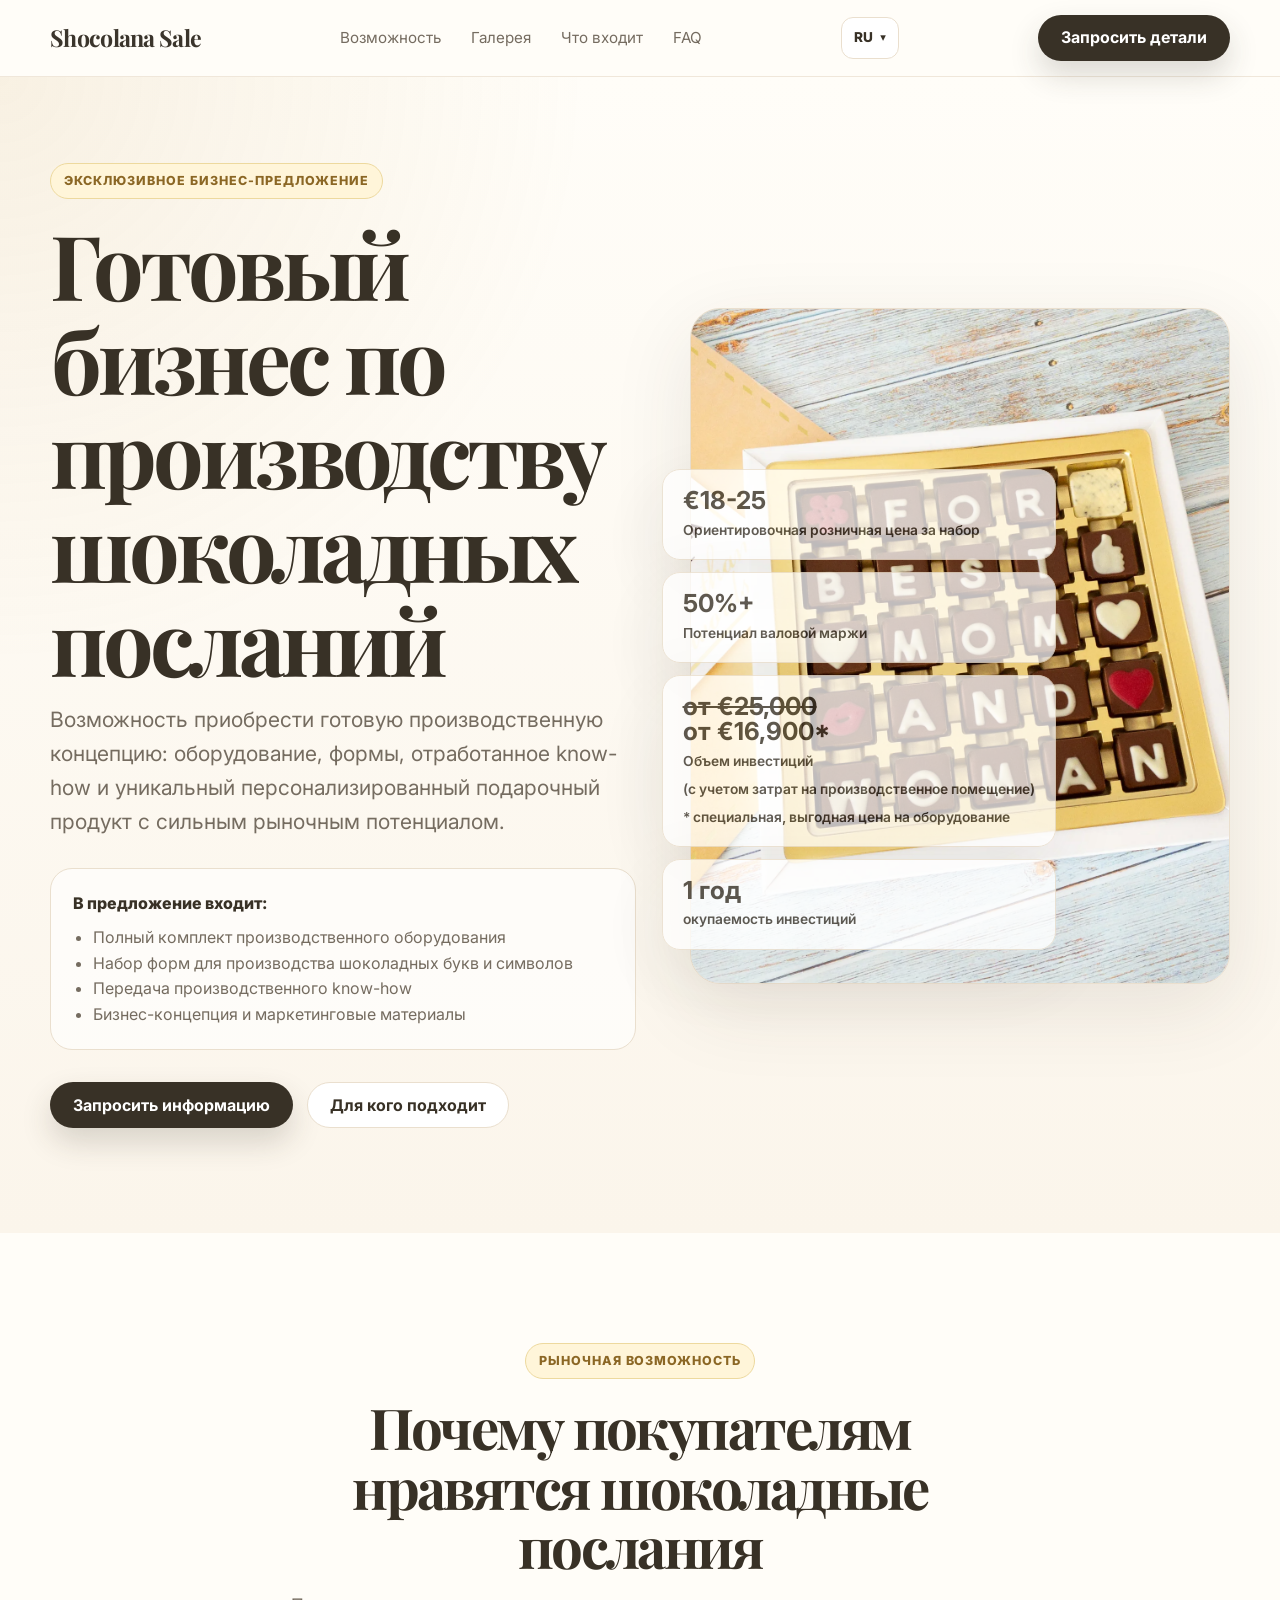
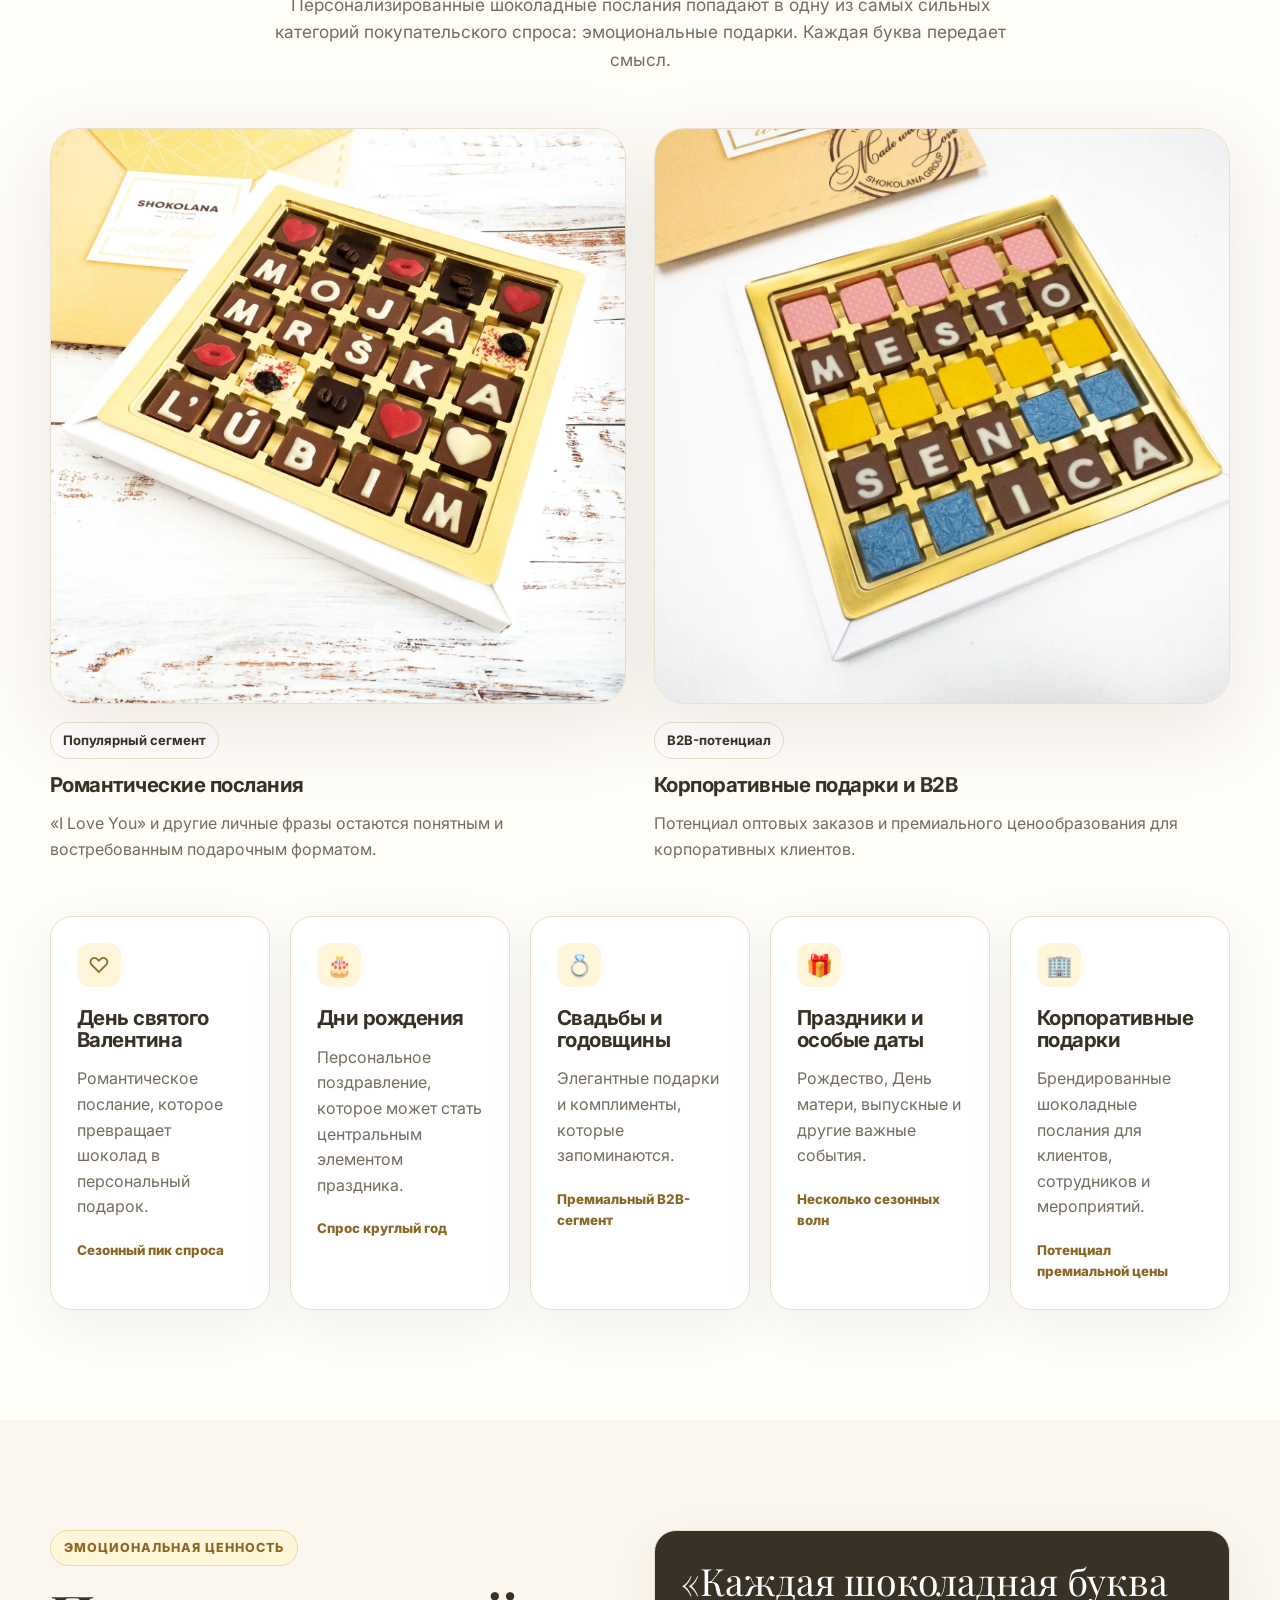
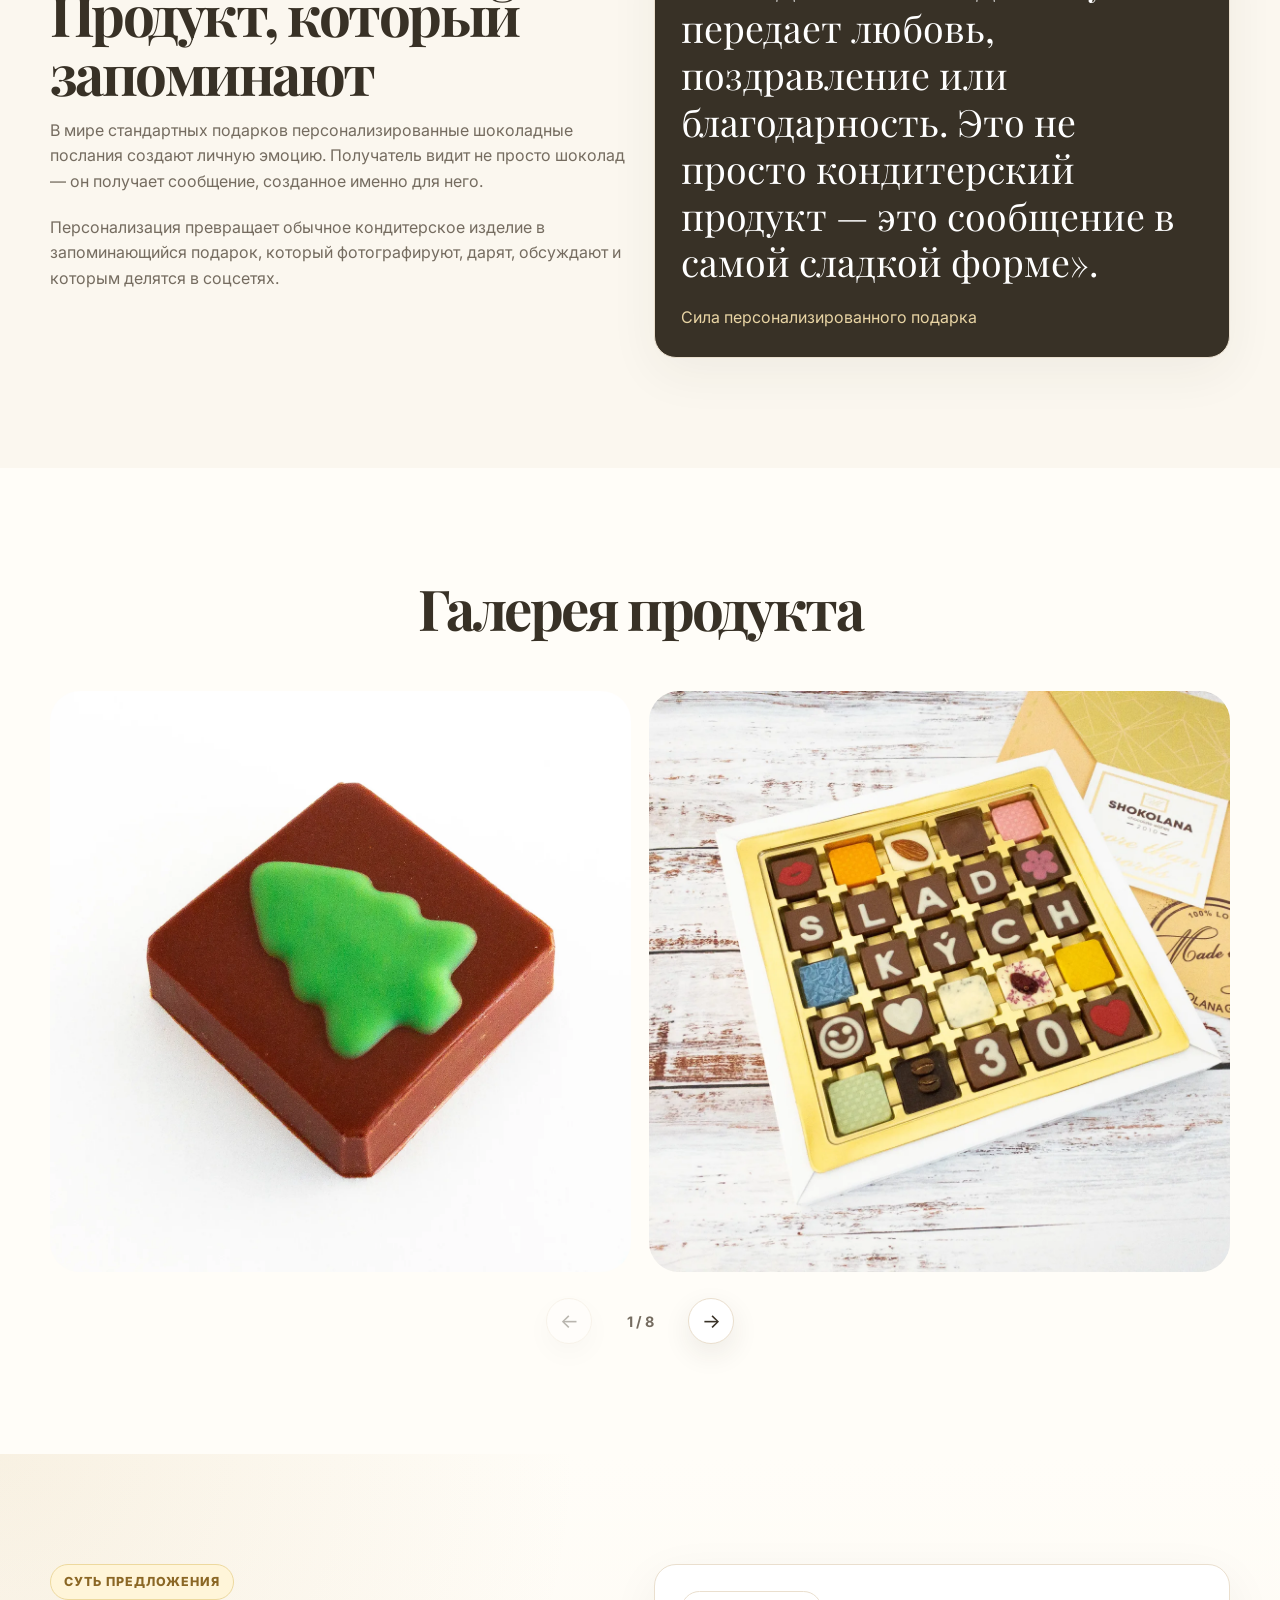
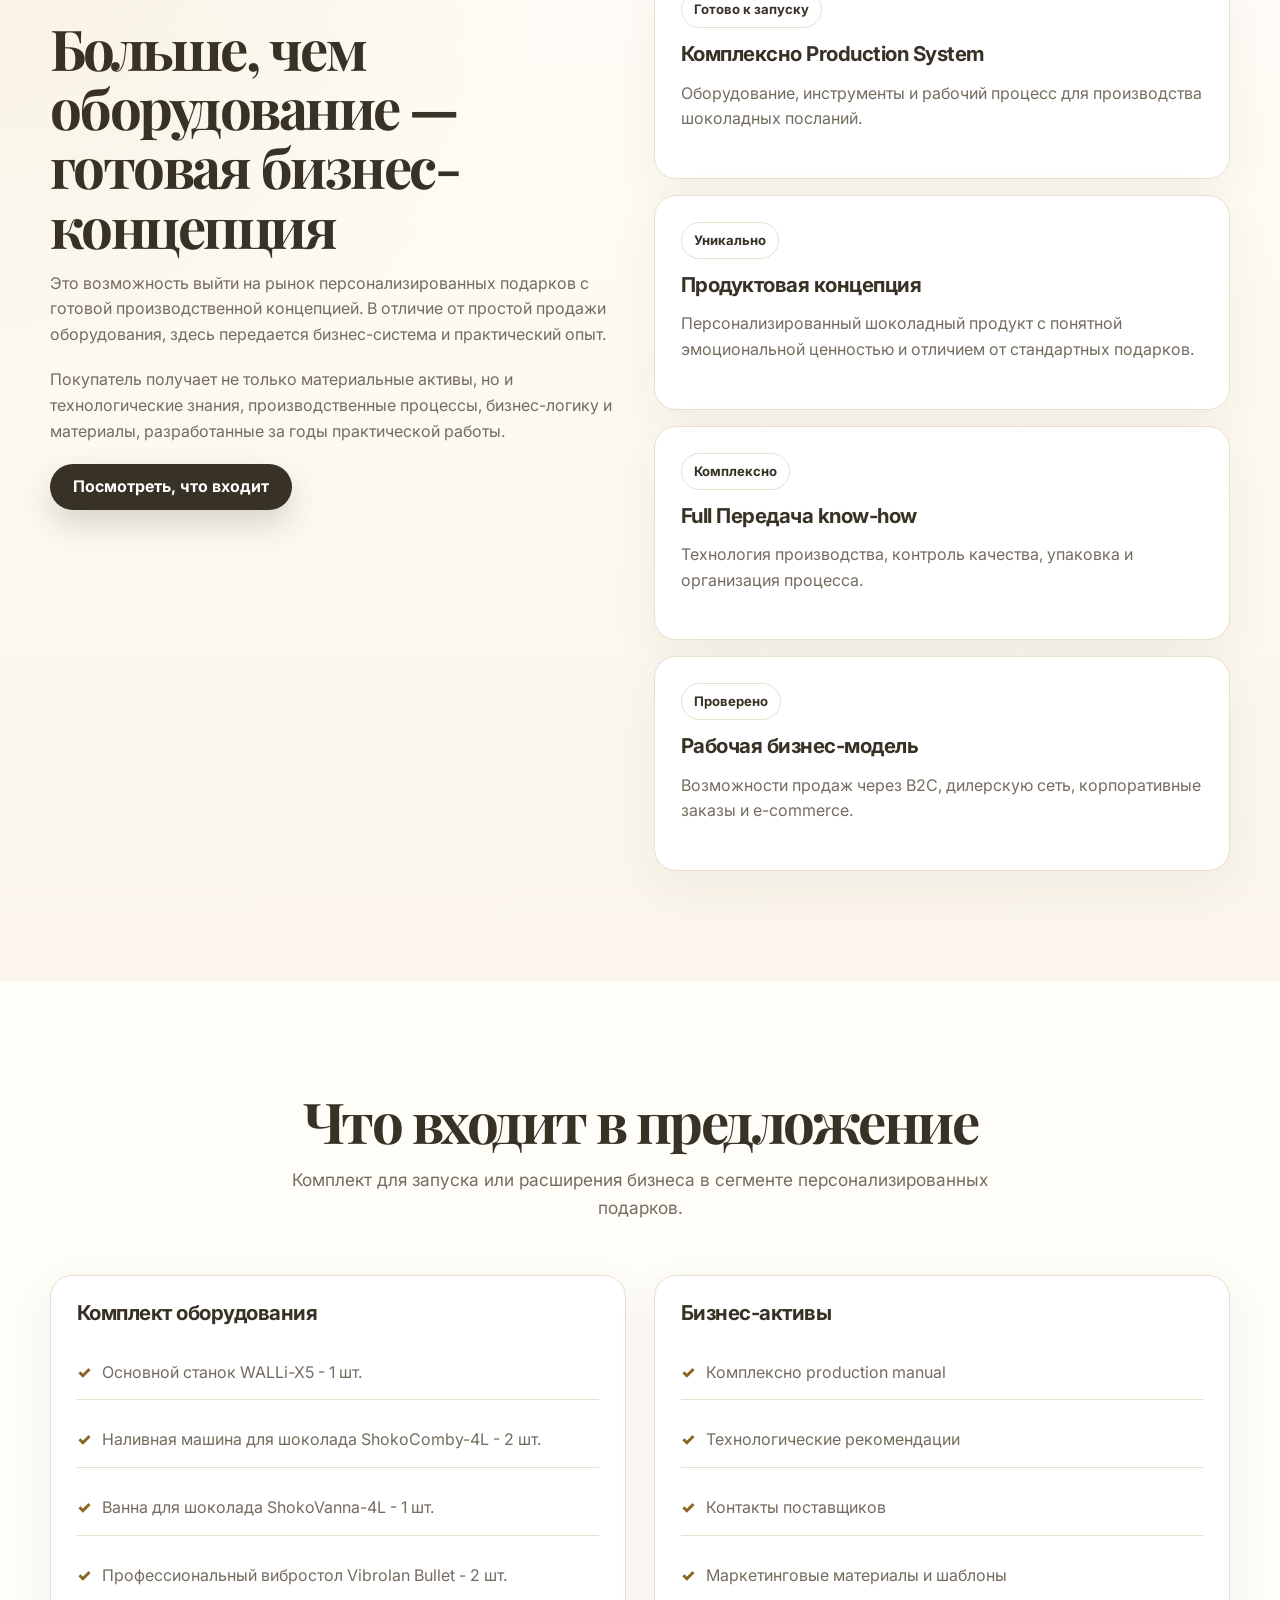
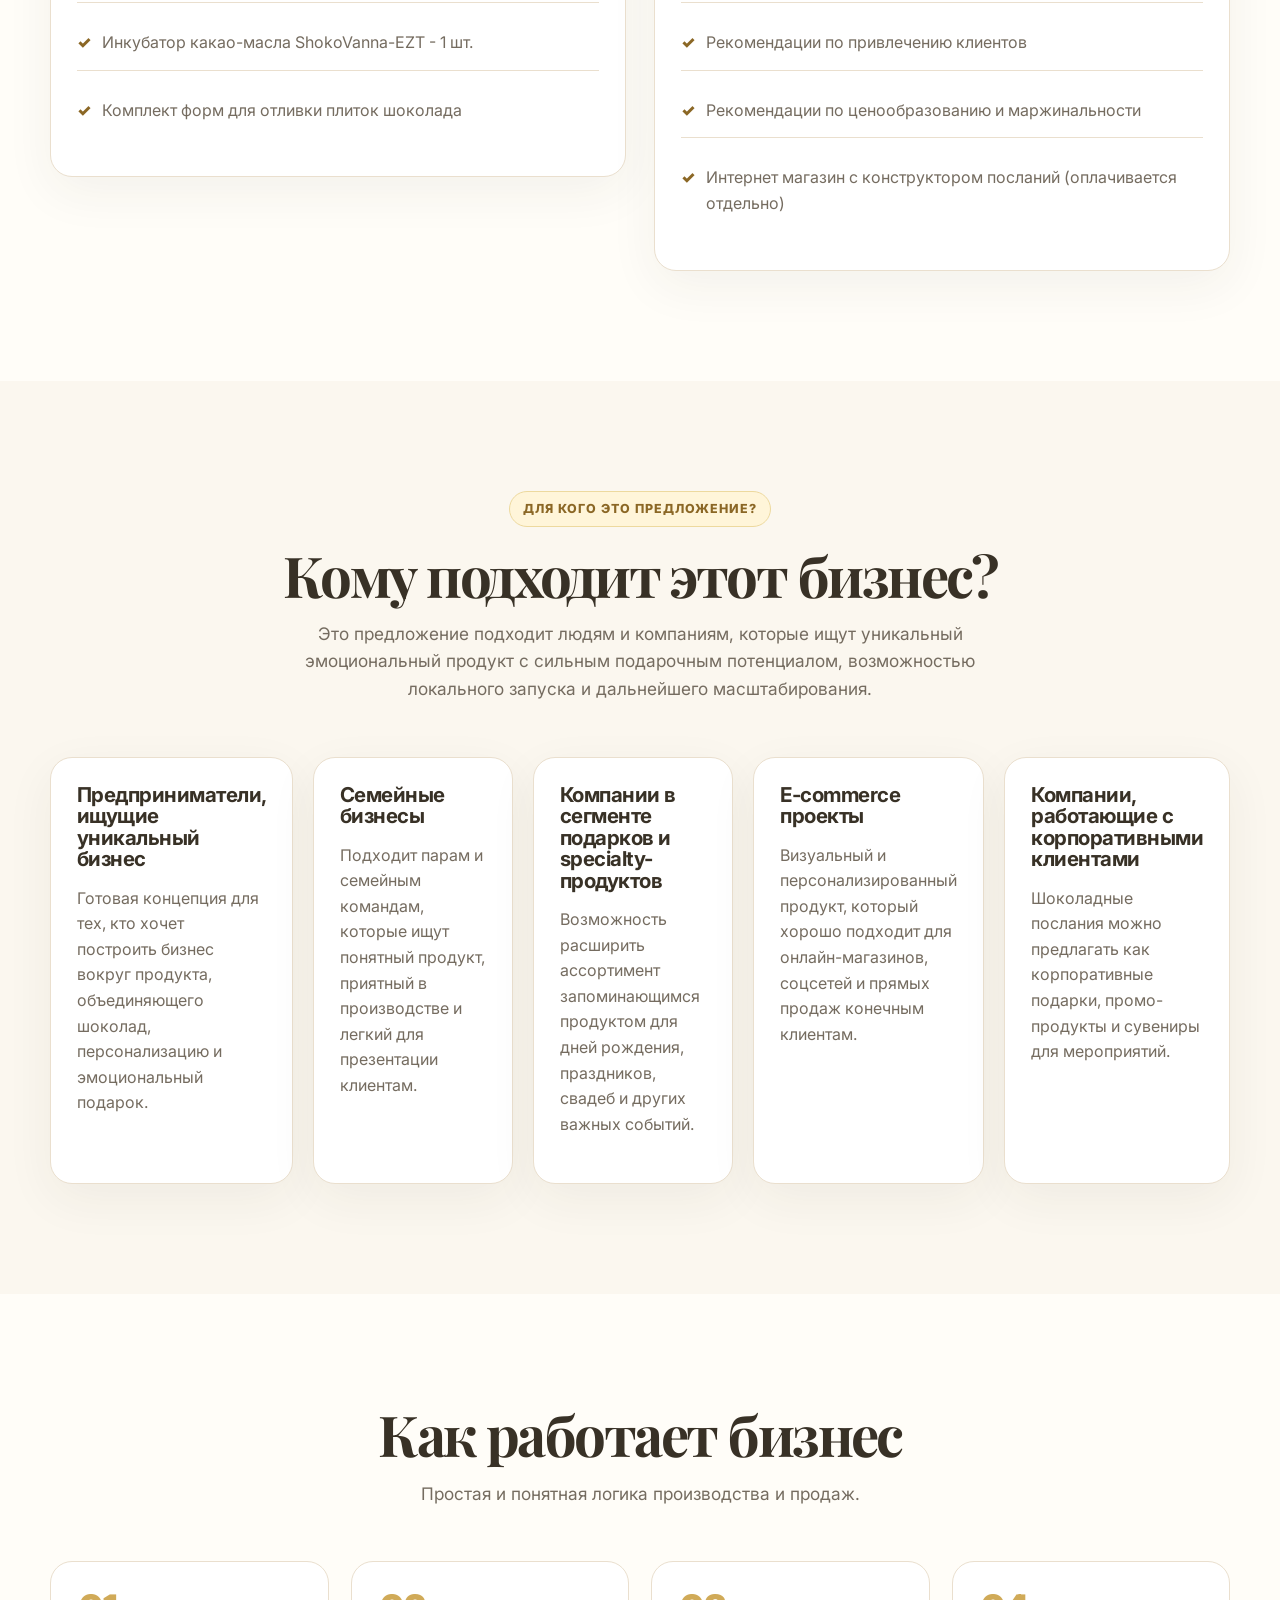
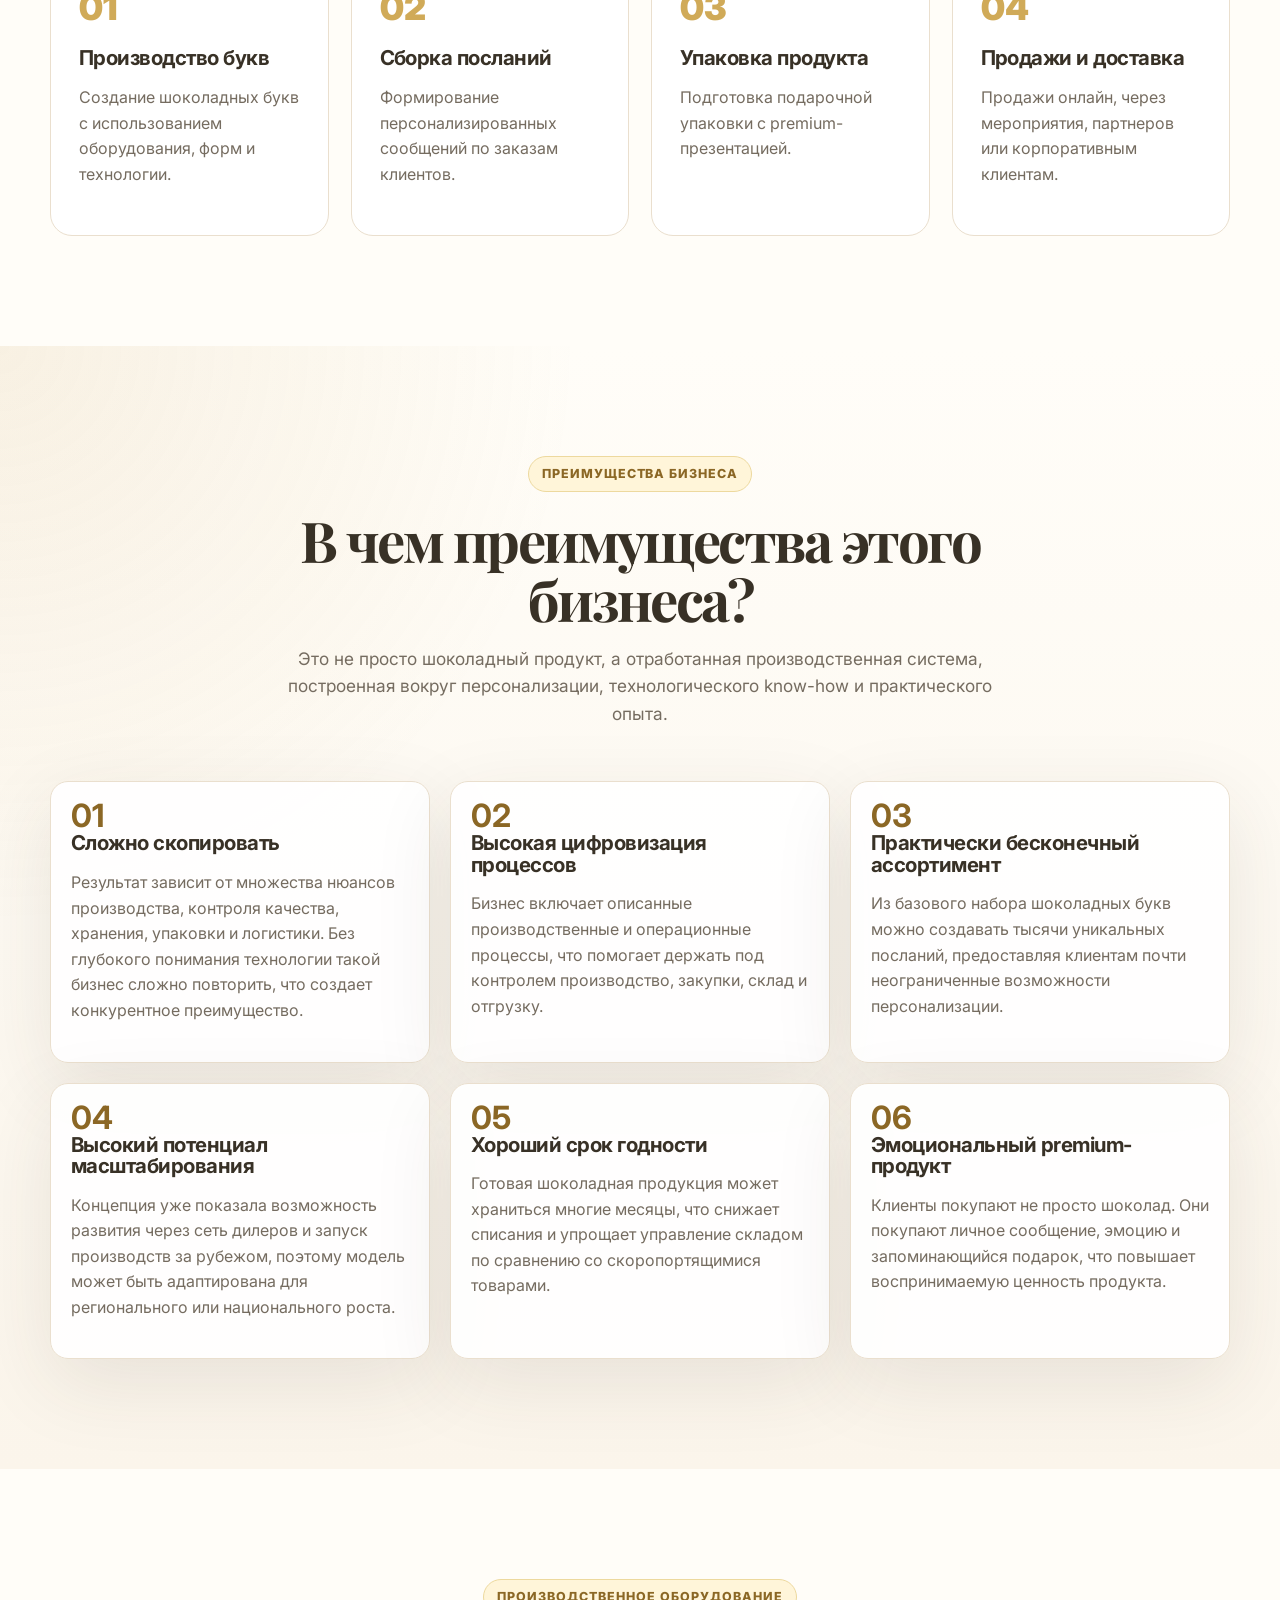
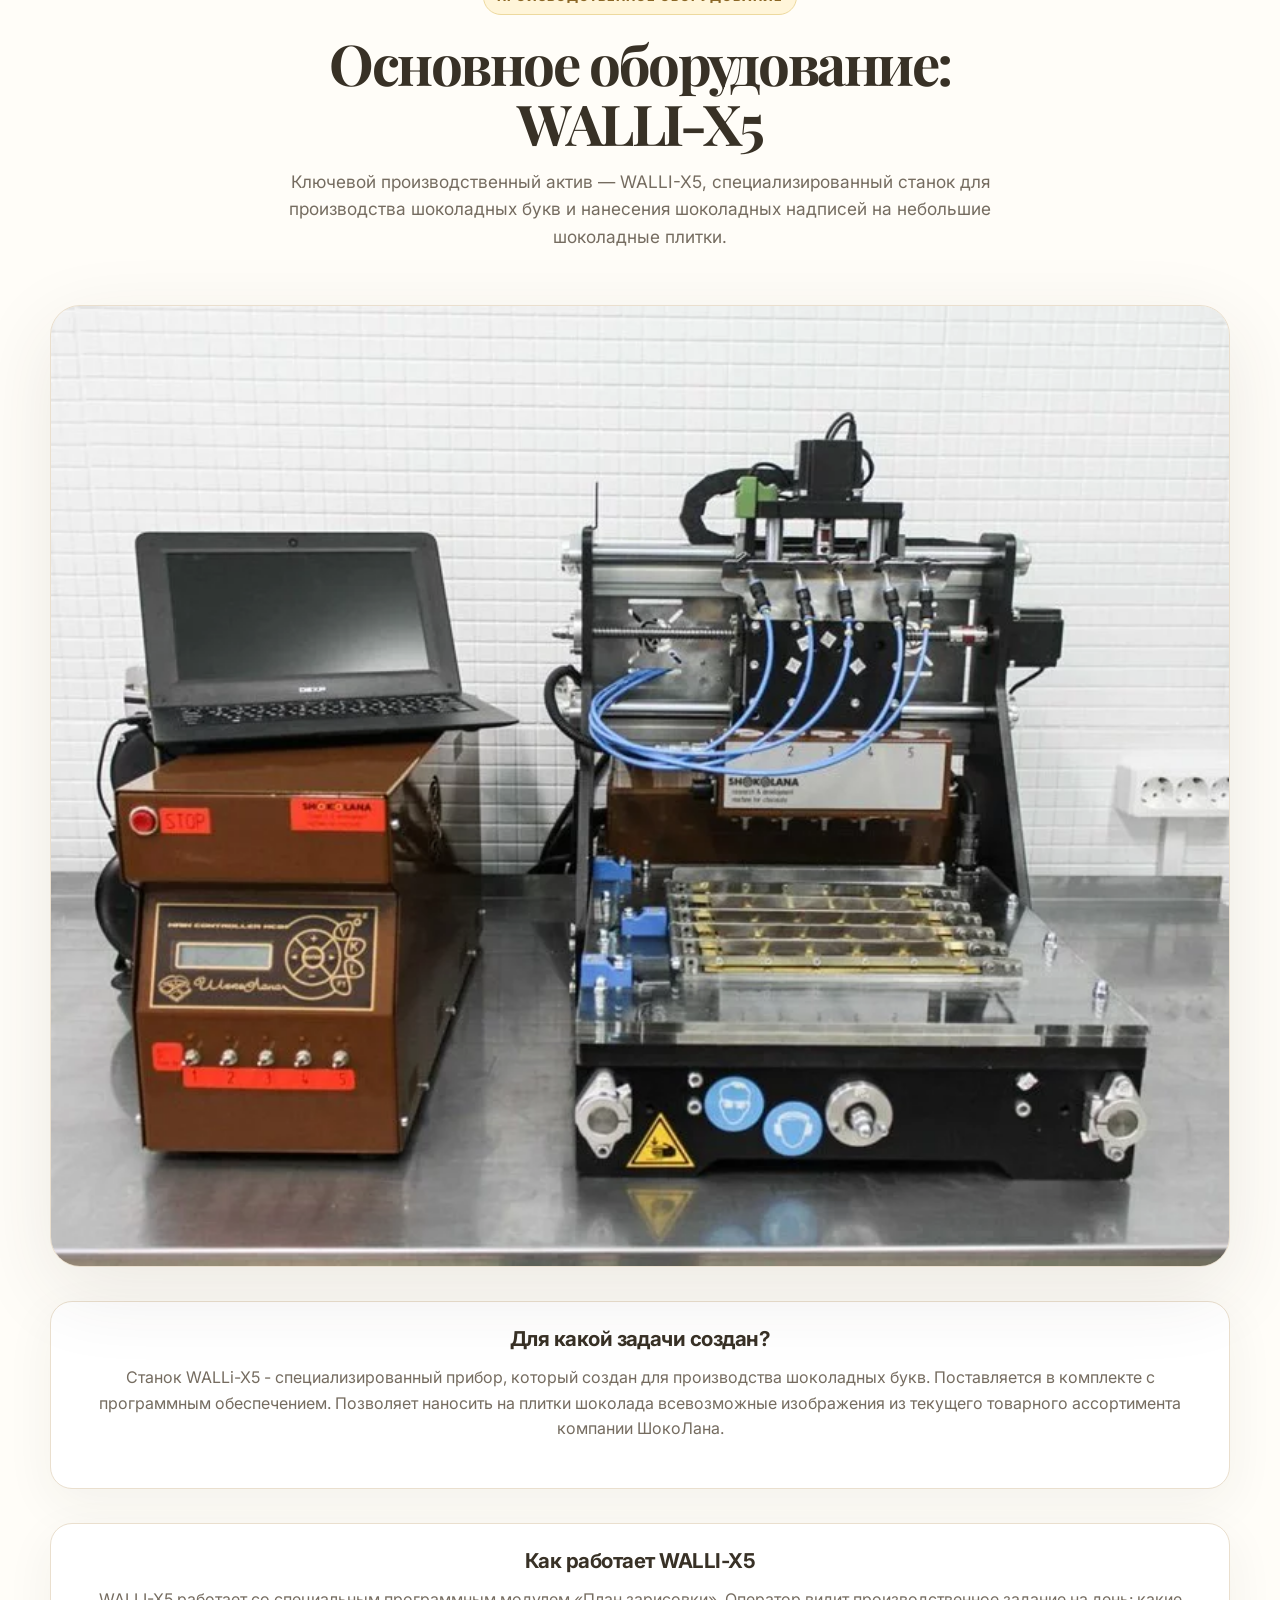
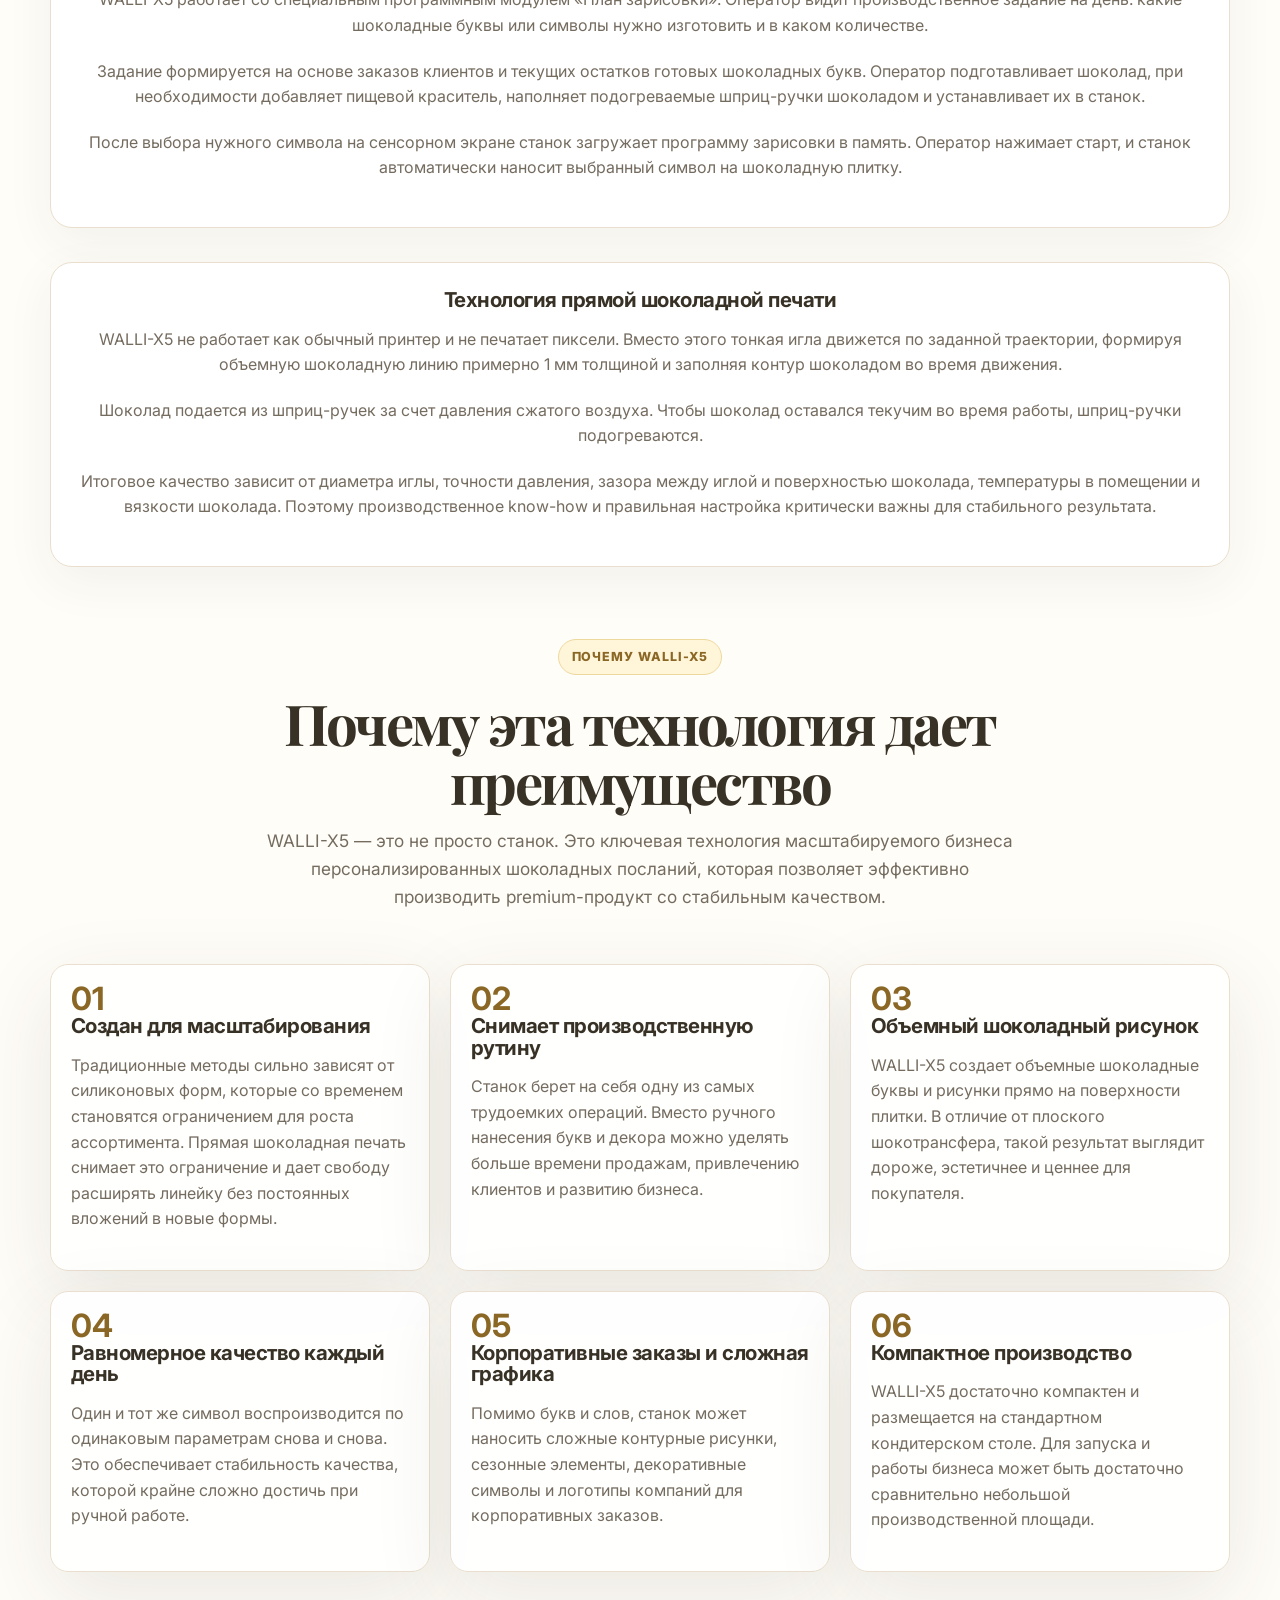
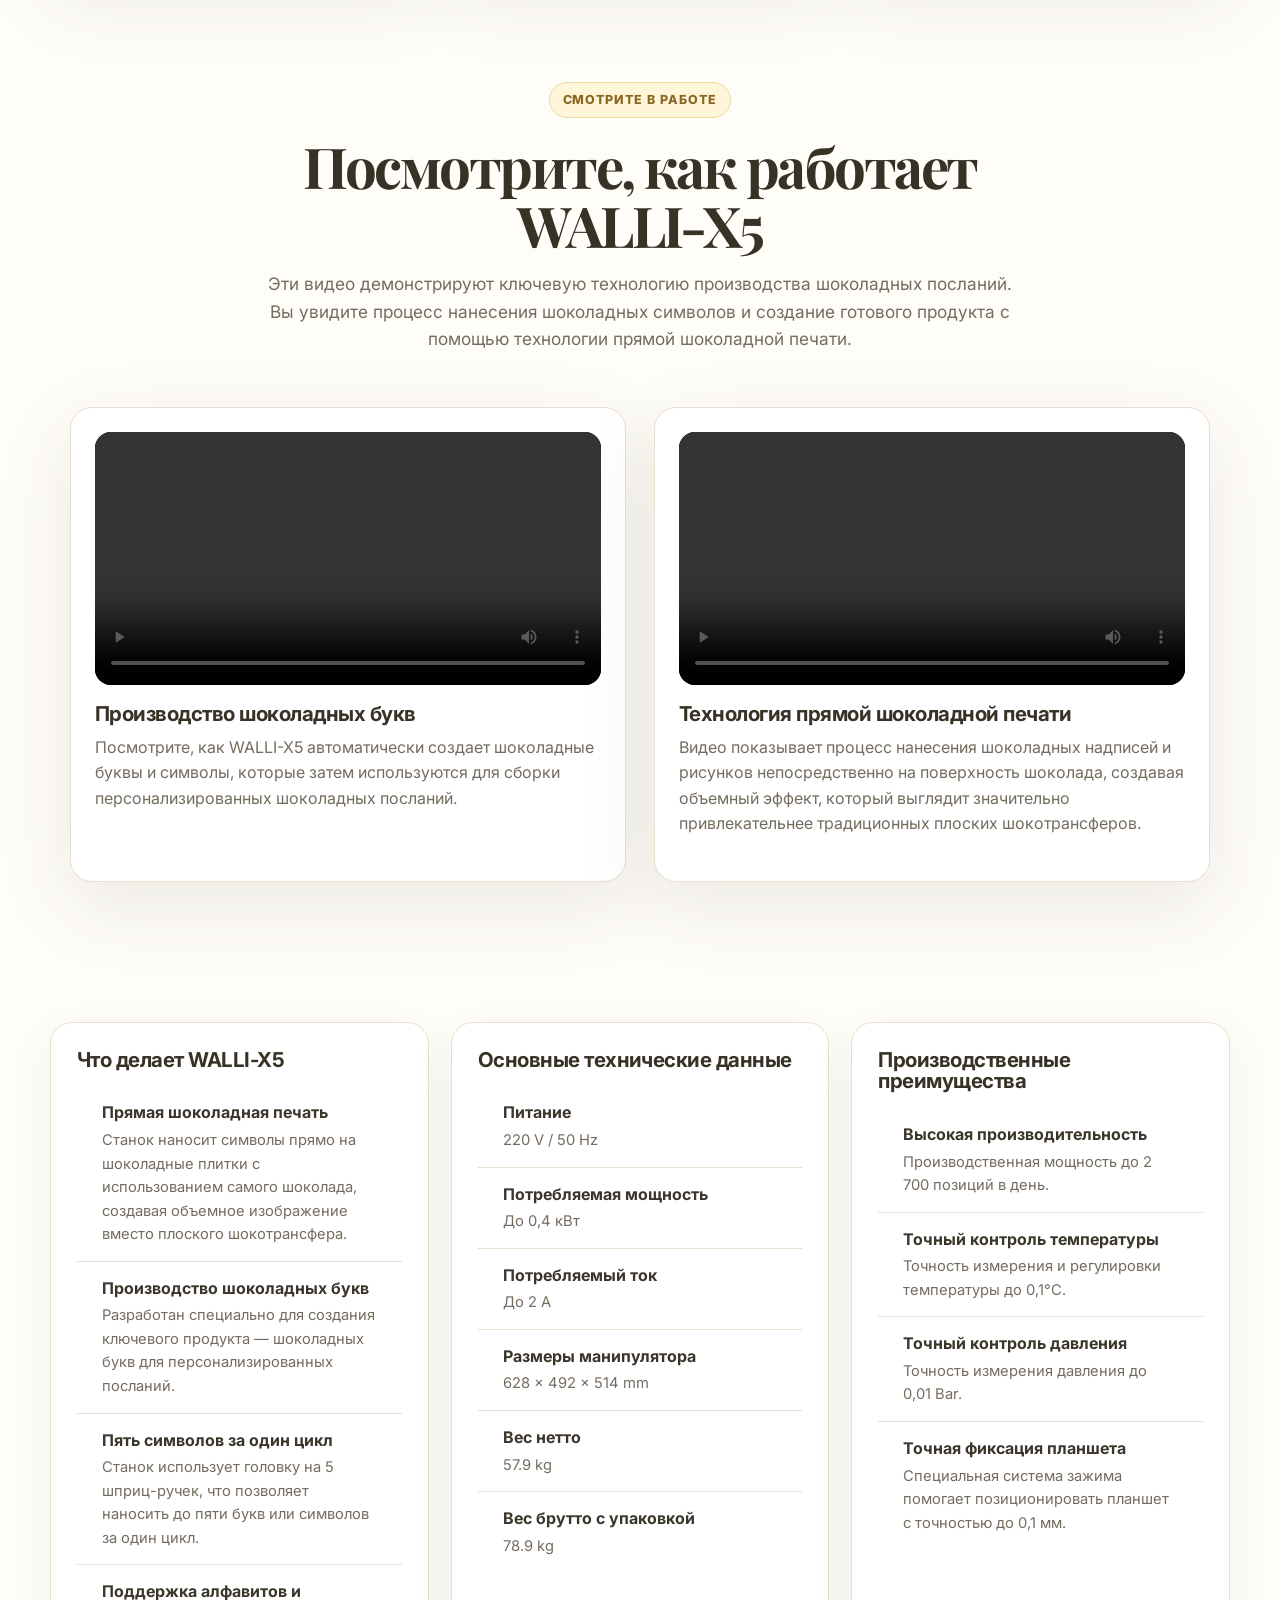
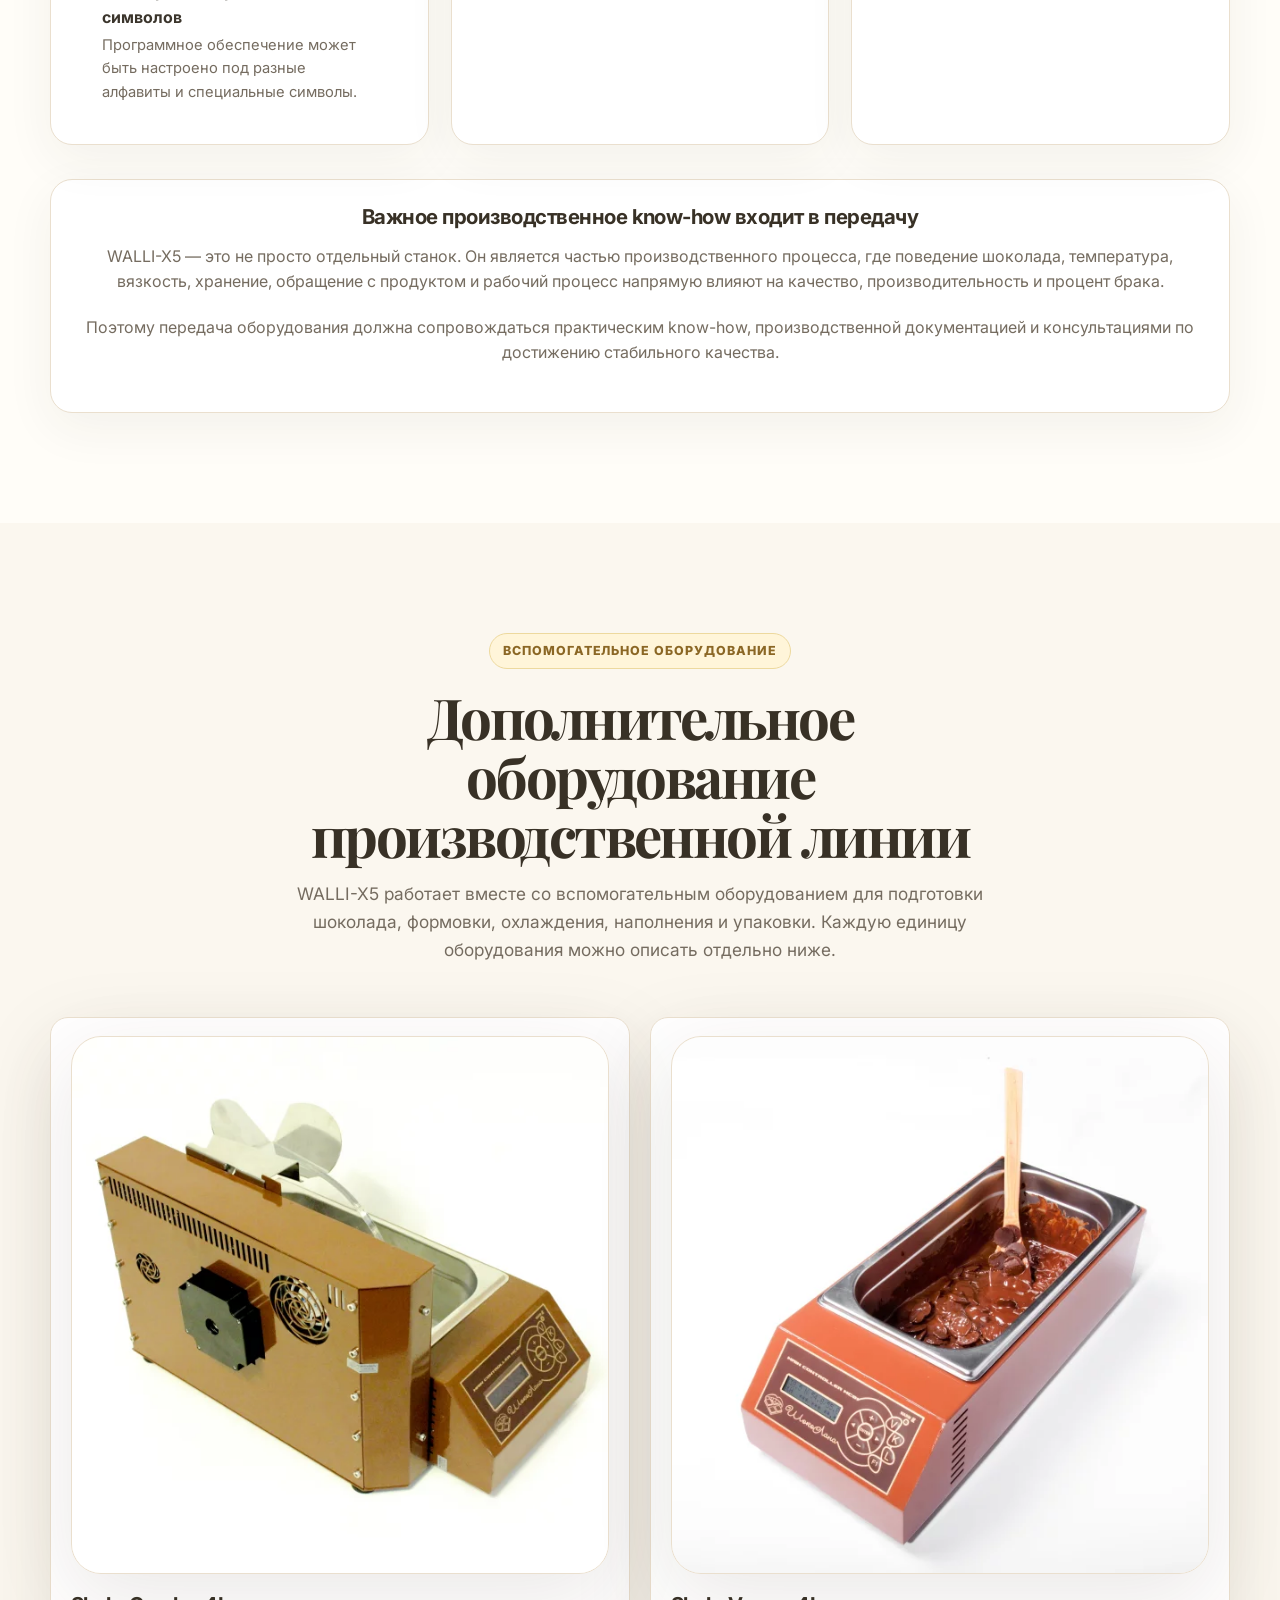
==== index.html @ 7d42875f "Initial website release" ====
<!doctype html>
<html lang="ru">
<head>
  <meta charset="utf-8">
  <meta name="viewport" content="width=device-width, initial-scale=1">
  <title>ShocolanaSale — бизнес по производству шоколадных посланий</title>
  <meta name="description" content="Приобретите готовую бизнес-концепцию по производству персонализированных шоколадных посланий: оборудование, формы, know-how и бизнес-активы.">
  <meta property="og:title" content="Бизнес по производству шоколадных посланий на продажу">
  <meta property="og:description" content="Готовая бизнес-возможность: производственное оборудование, формы, know-how и концепция премиального подарочного продукта.">
  <meta property="og:type" content="website">
  <meta property="og:image" content="assets/img/og-cover.jpg">
  <link rel="preconnect" href="https://fonts.googleapis.com">
  <link rel="preconnect" href="https://fonts.gstatic.com" crossorigin>
  <link href="https://fonts.googleapis.com/css2?family=Inter:wght@400;500;600;700;800&amp;family=Playfair+Display:wght@600;700&amp;display=swap" rel="stylesheet">
  <link rel="stylesheet" href="styles.css">
  <script>document.documentElement.classList.add("js");</script>
</head>
<body>
<header class="site-header" id="top">
  <div class="container header-inner">
    <a class="logo" href="#top" aria-label="Главная ShocolanaSale">Shocolana Sale</a>

    <nav class="desktop-nav" aria-label="Основная навигация">
      <a href="#opportunity">Возможность</a>
      <a href="#gallery">Галерея</a>
      <a href="#included">Что входит</a>
      <a href="#faq">FAQ</a>
    </nav>

    <details class="language-switcher desktop-language">
      <summary aria-label="Выбрать язык">RU</summary>
      <div class="language-menu">
        <a href="index.html" lang="ru" aria-current="page">Русский</a>
        <a href="index_en.html" lang="en">English</a>
        <a href="index_sk.html" lang="sk">Slovenčina</a>
        <a href="index_sh.html" lang="sh-Latn">Srpskohrvatski</a>
        <a href="index_sl.html" lang="sl">Slovenščina</a>
      </div>
    </details>

    <a class="btn btn-primary desktop-cta" href="#contact">Запросить детали</a>

    <button class="mobile-menu-btn" type="button" aria-label="Открыть меню" aria-expanded="false">
      <span></span><span></span><span></span>
    </button>
  </div>

  <div class="mobile-nav" hidden>
    <a href="#opportunity">Возможность</a>
    <a href="#gallery">Галерея</a>
    <a href="#included">Что входит</a>
    <a href="#faq">FAQ</a>
    <details class="language-switcher mobile-language">
      <summary aria-label="Выбрать язык">RU</summary>
      <div class="language-menu">
        <a href="index.html" lang="ru" aria-current="page">Русский</a>
        <a href="index_en.html" lang="en">English</a>
        <a href="index_sk.html" lang="sk">Slovenčina</a>
        <a href="index_sh.html" lang="sh-Latn">Srpskohrvatski</a>
        <a href="index_sl.html" lang="sl">Slovenščina</a>
      </div>
    </details>
  </div>
</header>

<main>
  <section class="hero section-light">
    <div class="container hero-grid">
      <div class="hero-copy reveal">
        <div class="eyebrow">Эксклюзивное бизнес-предложение</div>
        <h1>Готовый бизнес по производству шоколадных посланий</h1>
        <p class="lead">
          Возможность приобрести готовую производственную концепцию: оборудование,
          формы, отработанное know-how и уникальный персонализированный подарочный продукт с сильным рыночным потенциалом.
        </p>

        <div class="included-mini">
          <p>В предложение входит:</p>
          <ul>
            <li>Полный комплект производственного оборудования</li>
            <li>Набор форм для производства шоколадных букв и символов</li>
            <li>Передача производственного know-how</li>
            <li>Бизнес-концепция и маркетинговые материалы</li>
          </ul>
        </div>

        <div class="hero-actions">
          <a class="btn btn-primary" href="#contact">Запросить информацию</a>
          <a class="btn btn-secondary" href="#buyers">Для кого подходит</a>
        </div>
      </div>

      <div class="hero-media reveal">
        <div class="image-card hero-image">
          <img src="assets/img/APC_0637.webp" alt="Подарочная коробка с шоколадным посланием" loading="eager" onerror="this.closest('.image-card').classList.add('is-placeholder')">
        
        </div>

        <div class="floating-stats transparency stats-text">
          <div>
            <strong>€18-25</strong>
            <span>Ориентировочная розничная цена за набор</span>
          </div>
          <div>
            <strong>50%+</strong>
            <span>Потенциал валовой маржи</span>
          </div>
          <div>
            <strong class="old-price">от €25,000</strong>
            <strong class="new-price">от €16,900*</strong>
            <span>Объем инвестиций</span> 
            <span>(с учетом затрат на производственное помещение)</span>
            <span>* специальная, выгодная цена на оборудование</span>
          </div>
          <div>
            <strong>1 год</strong>
            <span>окупаемость инвестиций</span>
          </div>
        </div>
      </div>
    </div>
  </section>

  <section class="section" id="love">
    <div class="container">
      <div class="section-heading reveal">
        <div class="eyebrow">Рыночная возможность</div>
        <h2>Почему покупателям нравятся шоколадные послания</h2>
        <p>
          Персонализированные шоколадные послания попадают в одну из самых сильных категорий покупательского спроса:
          эмоциональные подарки. Каждая буква передает смысл.
        </p>
      </div>

      <div class="feature-grid reveal">
        <article class="feature-photo">
          <div class="image-card">
            <img src="assets/img/APC_0453.webp" alt="Романтическое шоколадное послание" loading="lazy" onerror="this.closest('.image-card').classList.add('is-placeholder')">
          </div>
          <div>
            <span class="pill">Популярный сегмент</span>
            <h3>Романтические послания</h3>
            <p>«I Love You» и другие личные фразы остаются понятным и востребованным подарочным форматом.</p>
          </div>
        </article>

        <article class="feature-photo">
          <div class="image-card">
            <img src="assets/img/APC_2211.webp" alt="Корпоративный шоколадный подарок" loading="lazy" onerror="this.closest('.image-card').classList.add('is-placeholder')">
          </div>
          <div>
            <span class="pill">B2B-потенциал</span>
            <h3>Корпоративные подарки и B2B</h3>
            <p>Потенциал оптовых заказов и премиального ценообразования для корпоративных клиентов.</p>
          </div>
        </article>
      </div>

      <div class="cards-grid five reveal">
        <article class="card">
          <div class="icon">♡</div>
          <h3>День святого Валентина</h3>
          <p>Романтическое послание, которое превращает шоколад в персональный подарок.</p>
          <small>Сезонный пик спроса</small>
        </article>
        <article class="card">
          <div class="icon">🎂</div>
          <h3>Дни рождения</h3>
          <p>Персональное поздравление, которое может стать центральным элементом праздника.</p>
          <small>Спрос круглый год</small>
        </article>
        <article class="card">
          <div class="icon">💍</div>
          <h3>Свадьбы и годовщины</h3>
          <p>Элегантные подарки и комплименты, которые запоминаются.</p>
          <small>Премиальный B2B-сегмент</small>
        </article>
        <article class="card">
          <div class="icon">🎁</div>
          <h3>Праздники и особые даты</h3>
          <p>Рождество, День матери, выпускные и другие важные события.</p>
          <small>Несколько сезонных волн</small>
        </article>
        <article class="card">
          <div class="icon">🏢</div>
          <h3>Корпоративные подарки</h3>
          <p>Брендированные шоколадные послания для клиентов, сотрудников и мероприятий.</p>
          <small>Потенциал премиальной цены</small>
        </article>
      </div>
    </div>
  </section>

  <section class="section section-warm">
    <div class="container remember-grid">
      <div class="reveal">
        <div class="eyebrow">Эмоциональная ценность</div>
        <h2>Продукт, который запоминают</h2>
        <p>
          В мире стандартных подарков персонализированные шоколадные послания создают личную эмоцию.
          Получатель видит не просто шоколад — он получает сообщение, созданное именно для него.
        </p>
        <p>
          Персонализация превращает обычное кондитерское изделие в запоминающийся подарок,
          который фотографируют, дарят, обсуждают и которым делятся в соцсетях.
        </p>
      </div>

      <div class="quote-card reveal">
        <blockquote>
          «Каждая шоколадная буква передает любовь, поздравление или благодарность.
          Это не просто кондитерский продукт — это сообщение в самой сладкой форме».
        </blockquote>
        <span>Сила персонализированного подарка</span>
      </div>
    </div>
  </section>

  <section class="section" id="gallery">
    <div class="container">
      <div class="section-heading reveal">
        <h2>Галерея продукта</h2>
      </div>
      <div class="gallery-grid  reveal">
        
        <div class="image-card square"><img src="assets/img/product-galery/APC_1443.webp" alt="Подарочные коробки" loading="lazy" onerror="this.closest('.image-card').classList.add('is-placeholder')"></div>
        <div class="image-card portrait"><img src="assets/img/product-galery/APC_1723.webp" alt="Корпоративные подарки" loading="lazy" onerror="this.closest('.image-card').classList.add('is-placeholder')"></div>
        <div class="image-card square"><img src="assets/img/product-galery/APC_2052.webp" alt="Крупный план продукта" loading="lazy" onerror="this.closest('.image-card').classList.add('is-placeholder')"></div>
        <div class="image-card portrait"><img src="assets/img/product-galery/APC_2083.webp" alt="Детали шоколадных букв" loading="lazy" onerror="this.closest('.image-card').classList.add('is-placeholder')"></div>
        <div class="image-card portrait"><img src="assets/img/product-galery/APC_2151.webp" alt="Варианты упаковки" loading="lazy" onerror="this.closest('.image-card').classList.add('is-placeholder')"></div>
        <div class="image-card square"><img src="assets/img/product-galery/APC_2159.webp" alt="Варианты упаковки" loading="lazy" onerror="this.closest('.image-card').classList.add('is-placeholder')"></div>
        <div class="image-card portrait"><img src="assets/img/product-galery/APC_2192.webp" alt="Варианты упаковки" loading="lazy" onerror="this.closest('.image-card').classList.add('is-placeholder')"></div>
        <div class="image-card square"><img src="assets/img/product-galery/APC_2277.webp" alt="Шоколадные послания" loading="lazy" onerror="this.closest('.image-card').classList.add('is-placeholder')"></div>
      </div>
    </div>
  </section>

  <section class="section section-light" id="opportunity">
    <div class="container opportunity-grid">
      <div class="reveal">
        <div class="eyebrow">Суть предложения</div>
        <h2>Больше, чем оборудование — готовая бизнес-концепция</h2>
        <p>
          Это возможность выйти на рынок персонализированных подарков с готовой производственной концепцией.
          В отличие от простой продажи оборудования, здесь передается бизнес-система и практический опыт.
        </p>
        <p>
          Покупатель получает не только материальные активы, но и технологические знания,
          производственные процессы, бизнес-логику и материалы, разработанные за годы практической работы.
        </p>
        <a class="btn btn-primary" href="#included">Посмотреть, что входит</a>
      </div>

      <div class="feature-list reveal">
        <article class="card">
          <span class="pill">Готово к запуску</span>
          <h3>Комплексно Production System</h3>
          <p>Оборудование, инструменты и рабочий процесс для производства шоколадных посланий.</p>
        </article>
        <article class="card">
          <span class="pill">Уникально</span>
          <h3>Продуктовая концепция</h3>
          <p>Персонализированный шоколадный продукт с понятной эмоциональной ценностью и отличием от стандартных подарков.</p>
        </article>
        <article class="card">
          <span class="pill">Комплексно</span>
          <h3>Full Передача know-how</h3>
          <p>Технология производства, контроль качества, упаковка и организация процесса.</p>
        </article>
        <article class="card">
          <span class="pill">Проверено</span>
          <h3>Рабочая бизнес-модель</h3>
          <p>Возможности продаж через B2C, дилерскую сеть, корпоративные заказы и e-commerce.</p>
        </article>
      </div>
    </div>
  </section>

  <section class="section" id="included">
    <div class="container">
      <div class="section-heading reveal">
        <h2>Что входит в предложение</h2>
        <p>Комплект для запуска или расширения бизнеса в сегменте персонализированных подарков.</p>
      </div>

      <div class="two-columns reveal">
        <article class="list-card">
          <h3>Комплект оборудования</h3>
          <ul class="check-list">
            <li>Основной станок WALLi-X5 - 1 шт.</li>
            <li>Наливная машина для шоколада ShokoComby-4L - 2 шт.</li>
            <li>Ванна для шоколада ShokoVanna-4L - 1 шт.</li>
            <li>Профессиональный вибростол Vibrolan Bullet - 2 шт.</li>
            <li>Инкубатор какао-масла ShokoVanna-EZT - 1 шт.</li>
            <li>Комплект форм для отливки плиток шоколада</li>
          </ul>
        </article>

        <article class="list-card">
          <h3>Бизнес-активы</h3>
          <ul class="check-list">
            <li>Комплексно production manual</li>
            <li>Технологические рекомендации</li>
            <li>Контакты поставщиков</li>
            <li>Маркетинговые материалы и шаблоны</li>
            <li>Рекомендации по привлечению клиентов</li>
            <li>Рекомендации по ценообразованию и маржинальности</li>
            <li>Интернет магазин с конструктором посланий (оплачивается отдельно)</li>
          </ul>
        </article>
      </div>
    </div>
  </section> 

  <section class="section section-warm" id="buyers">
    <div class="container">
      <div class="section-heading reveal">
        <div class="eyebrow">Для кого это предложение?</div>
        <h2>Кому подходит этот бизнес?</h2>
        <p>
          Это предложение подходит людям и компаниям, которые ищут уникальный эмоциональный продукт
          с сильным подарочным потенциалом, возможностью локального запуска и дальнейшего масштабирования.
        </p>
      </div>


      <div class="cards-grid buyers reveal">

        <article class="card">
          <h3>Предприниматели, ищущие уникальный бизнес</h3>
          <p>
            Готовая концепция для тех, кто хочет построить бизнес вокруг продукта,
            объединяющего шоколад, персонализацию и эмоциональный подарок.
          </p>
        </article>

        <article class="card">
          <h3>Семейные бизнесы</h3>
          <p>
            Подходит парам и семейным командам, которые ищут понятный продукт,
            приятный в производстве и легкий для презентации клиентам.
          </p>
        </article>

        <article class="card">
          <h3>Компании в сегменте подарков и specialty-продуктов</h3>
          <p>
            Возможность расширить ассортимент запоминающимся продуктом для дней рождения,
            праздников, свадеб и других важных событий.
          </p>
        </article>

        <article class="card">
          <h3>E-commerce проекты</h3>
          <p>
            Визуальный и персонализированный продукт, который хорошо подходит для онлайн-магазинов,
            соцсетей и прямых продаж конечным клиентам.
          </p>
        </article>

        <article class="card">
          <h3>Компании, работающие с корпоративными клиентами</h3>
          <p>
            Шоколадные послания можно предлагать как корпоративные подарки,
            промо-продукты и сувениры для мероприятий.
          </p>
        </article>
      </div>
    </div>
  </section>

  <section class="section">
    <div class="container">
      <div class="section-heading reveal">
        <h2>Как работает бизнес</h2>
        <p>Простая и понятная логика производства и продаж.</p>
      </div>

      <div class="steps reveal">
        <article><span>01</span><h3>Производство букв</h3><p>Создание шоколадных букв с использованием оборудования, форм и технологии.</p></article>
        <article><span>02</span><h3>Сборка посланий</h3><p>Формирование персонализированных сообщений по заказам клиентов.</p></article>
        <article><span>03</span><h3>Упаковка продукта</h3><p>Подготовка подарочной упаковки с premium-презентацией.</p></article>
        <article><span>04</span><h3>Продажи и доставка</h3><p>Продажи онлайн, через мероприятия, партнеров или корпоративным клиентам.</p></article>
      </div>
    </div>
  </section>

  <section class="section section-light">
    <div class="container">
      <div class="section-heading reveal">
        <div class="eyebrow">Преимущества бизнеса</div>
        <h2>В чем преимущества этого бизнеса?</h2>
        <p>
          Это не просто шоколадный продукт, а отработанная производственная система,
          построенная вокруг персонализации, технологического know-how и практического опыта.
        </p>
      </div>

      <div class="cards-grid six reveal">

        <article class="metric-card">
          <strong>01</strong>
          <h3>Сложно скопировать</h3>
          <p>
            Результат зависит от множества нюансов производства, контроля качества,
            хранения, упаковки и логистики. Без глубокого понимания технологии
            такой бизнес сложно повторить, что создает конкурентное преимущество.
          </p>
        </article>

        <article class="metric-card">
          <strong>02</strong>
          <h3>Высокая цифровизация процессов</h3>
          <p>
            Бизнес включает описанные производственные и операционные процессы,
            что помогает держать под контролем производство, закупки, склад и отгрузку.
          </p>
        </article>

        <article class="metric-card">
          <strong>03</strong>
          <h3>Практически бесконечный ассортимент</h3>
          <p>
            Из базового набора шоколадных букв можно создавать тысячи уникальных посланий,
            предоставляя клиентам почти неограниченные возможности персонализации.
          </p>
        </article>

        <article class="metric-card">
          <strong>04</strong>
          <h3>Высокий потенциал масштабирования</h3>
          <p>
            Концепция уже показала возможность развития через сеть дилеров и запуск производств за рубежом,
            поэтому модель может быть адаптирована для регионального или национального роста.
          </p>
        </article>

        <article class="metric-card">
          <strong>05</strong>
          <h3>Хороший срок годности</h3>
          <p>
            Готовая шоколадная продукция может храниться многие месяцы,
            что снижает списания и упрощает управление складом по сравнению со скоропортящимися товарами.
          </p>
        </article>

        <article class="metric-card">
          <strong>06</strong>
          <h3>Эмоциональный premium-продукт</h3>
          <p>
            Клиенты покупают не просто шоколад.
            Они покупают личное сообщение, эмоцию и запоминающийся подарок,
            что повышает воспринимаемую ценность продукта.
          </p>
        </article>

      </div>
    </div>
  </section>

  <section class="section" id="equipment">
    <div class="container">
      <div class="section-heading reveal">
        <div class="eyebrow">Производственное оборудование</div>
        <h2>Основное оборудование: WALLI-X5</h2>
        <p>
          Ключевой производственный актив — WALLI-X5, специализированный станок для производства
          шоколадных букв и нанесения шоколадных надписей на небольшие шоколадные плитки.
        </p>
      </div>

      <div class="equipment-layout reveal">
        <div class="image-card ">
          <img
            class="image-valli"
            src="assets/img/VxntxwWB.webp"
            alt="Станок WALLI-X5 для производства шоколадных букв"
            loading="lazy"
            onerror="this.closest('.image-card').classList.add('is-placeholder')"
          >
        </div>
      </div>

      <div class="cta-panel reveal">
        <h3>Для какой задачи создан?</h3>
        <p>
          Станок WALLi-X5 - специализированный прибор, который создан для производства шоколадных букв. 
          Поставляется в комплекте с программным обеспечением. Позволяет наносить на плитки шоколада 
          всевозможные изображения из текущего товарного ассортимента компании ШокоЛана.
        </p>
      </div>

      <div class="cta-panel reveal">
        <h3>Как работает WALLI-X5</h3>
        <p>
          WALLI-X5 работает со специальным программным модулем «План зарисовки».
          Оператор видит производственное задание на день: какие шоколадные буквы или символы
          нужно изготовить и в каком количестве.
        </p>
        <p>
          Задание формируется на основе заказов клиентов и текущих остатков готовых шоколадных букв.
          Оператор подготавливает шоколад, при необходимости добавляет пищевой краситель,
          наполняет подогреваемые шприц-ручки шоколадом и устанавливает их в станок.
        </p>
        <p>
          После выбора нужного символа на сенсорном экране станок загружает программу зарисовки
          в память. Оператор нажимает старт, и станок автоматически наносит выбранный символ
          на шоколадную плитку.
        </p>
      </div>

      <div class="cta-panel reveal">
        <h3>Технология прямой шоколадной печати</h3>
        <p>
          WALLI-X5 не работает как обычный принтер и не печатает пиксели.
          Вместо этого тонкая игла движется по заданной траектории, формируя объемную
          шоколадную линию примерно 1 мм толщиной и заполняя контур шоколадом во время движения.
        </p>
        <p>
          Шоколад подается из шприц-ручек за счет давления сжатого воздуха.
          Чтобы шоколад оставался текучим во время работы, шприц-ручки подогреваются.
        </p>
        <p>
          Итоговое качество зависит от диаметра иглы, точности давления, зазора между иглой
          и поверхностью шоколада, температуры в помещении и вязкости шоколада.
          Поэтому производственное know-how и правильная настройка критически важны для стабильного результата.
        </p>
      </div>
      <div class="section-heading reveal">
        <div class="equipment-subheading"></div>
        <div class="eyebrow">Почему WALLI-X5</div>
        <h2>Почему эта технология дает преимущество</h2>
        <p>
          WALLI-X5 — это не просто станок. Это ключевая технология масштабируемого бизнеса
          персонализированных шоколадных посланий, которая позволяет эффективно производить
          premium-продукт со стабильным качеством.
        </p>
      </div>

      <div class="cards-grid six reveal">

        <article class="metric-card">
          <strong>01</strong>
          <h3>Создан для масштабирования</h3>
          <p>
            Традиционные методы сильно зависят от силиконовых форм, которые со временем становятся
            ограничением для роста ассортимента. Прямая шоколадная печать снимает это ограничение
            и дает свободу расширять линейку без постоянных вложений в новые формы.
          </p>
        </article>

        <article class="metric-card">
          <strong>02</strong>
          <h3>Снимает производственную рутину</h3>
          <p>
            Станок берет на себя одну из самых трудоемких операций.
            Вместо ручного нанесения букв и декора можно уделять больше времени продажам,
            привлечению клиентов и развитию бизнеса.
          </p>
        </article>

        <article class="metric-card">
          <strong>03</strong>
          <h3>Объемный шоколадный рисунок</h3>
          <p>
            WALLI-X5 создает объемные шоколадные буквы и рисунки прямо на поверхности плитки.
            В отличие от плоского шокотрансфера, такой результат выглядит дороже,
            эстетичнее и ценнее для покупателя.
          </p>
        </article>

        <article class="metric-card">
          <strong>04</strong>
          <h3>Равномерное качество каждый день</h3>
          <p>
            Один и тот же символ воспроизводится по одинаковым параметрам снова и снова.
            Это обеспечивает стабильность качества, которой крайне сложно достичь при ручной работе.
          </p>
        </article>

        <article class="metric-card">
          <strong>05</strong>
          <h3>Корпоративные заказы и сложная графика</h3>
          <p>
            Помимо букв и слов, станок может наносить сложные контурные рисунки,
            сезонные элементы, декоративные символы и логотипы компаний для корпоративных заказов.
          </p>
        </article>

        <article class="metric-card">
          <strong>06</strong>
          <h3>Компактное производство</h3>
          <p>
            WALLI-X5 достаточно компактен и размещается на стандартном кондитерском столе.
            Для запуска и работы бизнеса может быть достаточно сравнительно небольшой производственной площади.
          </p>
        </article>
      </div>

      <section class="section" id="videos">
        <div class="container">

          <div class="section-heading reveal">
            <div class="eyebrow">Смотрите в работе</div>
            <h2>Посмотрите, как работает WALLI-X5</h2>
            <p>
              Эти видео демонстрируют ключевую технологию производства шоколадных посланий. 
              Вы увидите процесс нанесения шоколадных символов и создание готового продукта с 
              помощью технологии прямой шоколадной печати.
            </p>
          </div>

          <div class="video-grid reveal">

            <div class="video-card">
              <div class="video-wrapper">
                <video controls preload="metadata">
                  <source src="assets/img/video/IMG_8315_optimized.mp4" type="video/mp4">
                </video>
              </div>

              <h3>Производство шоколадных букв</h3>

              <p>
                Посмотрите, как WALLI-X5 автоматически создает шоколадные буквы и символы, 
                которые затем используются для сборки персонализированных шоколадных посланий.
              </p>
            </div>

            <div class="video-card">
              <div class="video-wrapper">
                <video controls preload="metadata">
                  <source src="assets/img/video/video_1_optimized.mp4" type="video/mp4">
                </video>
              </div>

              <h3>Технология прямой шоколадной печати</h3>

              <p>
                Видео показывает процесс нанесения шоколадных надписей и рисунков непосредственно на поверхность шоколада, 
                создавая объемный эффект, который выглядит значительно привлекательнее традиционных плоских шокотрансферов.
              </p>
            </div>

          </div>

        </div>
      </section>



      <div class="three-columns reveal">
        <article class="list-card">
          <h3>Что делает WALLI-X5</h3>
          <ul>
            <li>
              <strong>Прямая шоколадная печать</strong>
              <span>
                Станок наносит символы прямо на шоколадные плитки с использованием самого шоколада,
                создавая объемное изображение вместо плоского шокотрансфера.
              </span>
            </li>
            <li>
              <strong>Производство шоколадных букв</strong>
              <span>Разработан специально для создания ключевого продукта — шоколадных букв для персонализированных посланий.</span>
            </li>
            <li>
              <strong>Пять символов за один цикл</strong>
              <span>Станок использует головку на 5 шприц-ручек, что позволяет наносить до пяти букв или символов за один цикл.</span>
            </li>
            <li>
              <strong>Поддержка алфавитов и символов</strong>
              <span>Программное обеспечение может быть настроено под разные алфавиты и специальные символы.</span>
            </li>
          </ul>
        </article>

        <article class="list-card">
          <h3>Основные технические данные</h3>
          <ul>
            <li>
              <strong>Питание</strong>
              <span>220 V / 50 Hz</span>
            </li>
            <li>
              <strong>Потребляемая мощность</strong>
              <span>До 0,4 кВт</span>
            </li>
            <li>
              <strong>Потребляемый ток</strong>
              <span>До 2 А</span>
            </li>
            <li>
              <strong>Размеры манипулятора</strong>
              <span>628 × 492 × 514 mm</span>
            </li>
            <li>
              <strong>Вес нетто</strong>
              <span>57.9 kg</span>
            </li>
            <li>
              <strong>Вес брутто с упаковкой</strong>
              <span>78.9 kg</span>
            </li>
          </ul>
        </article>

        <article class="list-card">
          <h3>Производственные преимущества</h3>
          <ul>
            <li>
              <strong>Высокая производительность</strong>
              <span>Производственная мощность до 2 700 позиций в день.</span>
            </li>
            <li>
              <strong>Точный контроль температуры</strong>
              <span>Точность измерения и регулировки температуры до 0,1°C.</span>
            </li>
            <li>
              <strong>Точный контроль давления</strong>
              <span>Точность измерения давления до 0,01 Bar.</span>
            </li>
            <li>
              <strong>Точная фиксация планшета</strong>
              <span>Специальная система зажима помогает позиционировать планшет с точностью до 0,1 мм.</span>
            </li>
          </ul>
        </article>
      </div>

      <div class="cta-panel reveal">
        <h3>Важное производственное know-how входит в передачу</h3>
        <p>
          WALLI-X5 — это не просто отдельный станок. Он является частью производственного процесса,
          где поведение шоколада, температура, вязкость, хранение, обращение с продуктом и рабочий процесс
          напрямую влияют на качество, производительность и процент брака.
        </p>
        <p>
          Поэтому передача оборудования должна сопровождаться практическим know-how,
          производственной документацией и консультациями по достижению стабильного качества.
        </p>
      </div>
    </div>
  </section>

  <section class="section section-warm">
    <div class="container">
    <div class="section-heading reveal equipment-subheading">
      <div class="eyebrow">Вспомогательное оборудование</div>
      <h2>Дополнительное оборудование производственной линии</h2>
      <p>
        WALLI-X5 работает вместе со вспомогательным оборудованием для подготовки шоколада,
        формовки, охлаждения, наполнения и упаковки. Каждую единицу оборудования можно описать отдельно ниже.
      </p>
    </div>

    <div class="cards-grid four reveal">
      <article class="metric-card">
        <div class="image-card equipment-photo bottom-20">
           <img src="assets/img/equipment/full_ShocoComby.webp" alt="ShokoComby-4L"> 
        </div> 
          <h3>ShokoComby-4L</h3> 
          <h4>Наливная машина для шоколада</h4> 
          <p> Используется для темперирования и разливки шоколада по формам. 
            Позволяет организовать производство шоколадных букв, плиток и других 
            элементов шоколадных посланий. 
          </p> 
          <ul class="spec-list">
            <li><span class="spec-label">Загрузка шоколада:</span> от 0,5 до 3 кг</li> 
            <li><span class="spec-label">Производительность:</span> до 12 кг продукции в сутки</li>
            <li><span class="spec-label">Питание:</span> 220 В</li>
            <li><span class="spec-label">Темперирование:</span> методом посева</li> 
          </ul>
      </article>

      <article class="metric-card">
        <div class="image-card equipment-photo bottom-20"> 
          <img src="assets/img/equipment/full_ShocoVanna.webp" alt="ShokoVanna-4L"> 
        </div> 
        <h3>ShokoVanna-4L</h3> 
        <h4>Ванна для шоколада</h4> 
        <p> Предназначена для поддержания шоколада в рабочем состоянии во время производства. 
          Используется для плавления и стабилизации температуры шоколадной массы. 
        </p> 
        <ul class="spec-list"> 
          <li><span class="spec-label">Рабочий объем:</span> до 3 кг шоколада</li> 
          <li><span class="spec-label">Точность температуры:</span> 0,1 °C</li> 
          <li><span class="spec-label">Питание:</span> 220 В</li> 
          <li><span class="spec-label">Нагреватель:</span> низкоинерционный</li> 
        </ul>
      </article>

      <article class="metric-card">
        <div class="image-card equipment-photo bottom-20"> 
          <img src="assets/img/equipment/full_Vibrolan.webp" alt="Vibrolan Bullet"> 
        </div> 
        <h3>Vibrolan Bullet</h3> 
        <h4>Профессиональный вибростол</h4> 
        <p> Используется для удаления пузырьков воздуха из шоколада после заливки в формы. 
          Позволяет получать более качественную поверхность готовых изделий. 
        </p> 
        <ul class="spec-list"> 
          <li><span class="spec-label">Назначение:</span> удаление воздушных пузырьков</li> 
          <li><span class="spec-label">Подходит для:</span> пластиковых и силиконовых форм</li> 
          <li><span class="spec-label">Эффект:</span> снижение брака продукции</li> 
          <li><span class="spec-label">Конструкция:</span> компактная настольная</li> 
        </ul>
      </article>

      <article class="metric-card">
        <div class="image-card equipment-photo bottom-20">
          <img src="assets/img/equipment/full_EZT.webp" alt="ShokoVanna-EZT"> 
        </div> 
        <h3>ShokoVanna-EZT</h3> 
        <h4>Инкубатор какао-масла</h4> 
        <p> Используется для получения «шелка» — стабильных кристаллов какао-масла (кристаллы β типа (33,8°С), 
          необходимых для профессионального темперирования шоколада. 
        </p> 
        <ul class="spec-list"> 
          <li><span class="spec-label">Технология:</span> EZtemper</li> 
          <li><span class="spec-label">Назначение:</span> подготовка какао-масла</li> 
          <li><span class="spec-label">Результат:</span> стабильное темперирование</li>
          <li><span class="spec-label">Точность измерения:</span> +/- 0.1 °C</li>  
          <li><span class="spec-label">Режим работы:</span>  круглосуточно</li> 
          <li><span class="spec-label">Потребляемая мощность:</span>  10 Вт</li>
        </ul>
      </article>
    </div>
    </div>
  </section>


  <section class="section section-light" id="equipment-videos">
    <div class="container">

      <div class="section-heading reveal">
        <div class="eyebrow">Смотрите в работе</div>
        <h2>Посмотрите, как работает вспомогательное оборудование</h2>
        <p>
          Эти видео демонстрируют технологию производства шоколадных плиток-основ для нанесания букв 
          и декоративных плиток для формирования наборов посланий. 
        </p>
      </div>

      <div class="video-grid reveal">

        <div class="video-card">
          <div class="video-wrapper">
            <video controls preload="metadata">
              <source src="assets/img/video/film_1_optimized.mp4" type="video/mp4">
            </video>
          </div>

          <h3>Производство плиток с миндальным орехом</h3>

          <p>
            Посмотрите, как с помощью ShokoComby-4L и Vibrolan Bullet производятся плитки из белого шоколада с миндальным орехом.
          </p>
        </div>

        <div class="video-card">
          <div class="video-wrapper">
            <video controls preload="metadata">
              <source src="assets/img/video/shokokomby_optimized.mp4" type="video/mp4">
            </video>
          </div>

          <h3>Темперирование с помощью каллет</h3>

          <p>
            Видео показывает процесс темперирования шоколада с помощью ShokoComby-4L путем добавления шоколадных каллет.
          </p>
        </div>

      </div>

    </div>
  </section>

  <section class="section" id="faq">
    <div class="container narrow">
      <div class="section-heading reveal">
        <h2>Частые вопросы</h2>
        <p>Краткие ответы на типовые вопросы потенциальных покупателей.</p>
      </div>

      <div class="faq-list reveal">
        <details open>
          <summary>Что входит в продажу?</summary>
          <p>В продажу входит производственное оборудование, формы, производственная документация, описание бизнес-модели, маркетинговые материалы, контакты поставщиков и поддержка при передаче.</p>
        </details>
        <details>
          <summary>Можно ли работать с этой концепцией в любой стране ЕС?</summary>
          <p>Да, концепция и оборудование могут использоваться в странах ЕС. Покупателю необходимо проверить местные требования к пищевому производству, разрешениям и сертификации.</p>
        </details>
        <details>
          <summary>Предусмотрено ли обучение?</summary>
          <p>Обучение может включать производственные техники, контроль качества, работу с оборудованием, упаковку и операционные процессы. Стоимость обучения обсуждается отдельно.</p>
        </details>
        <details>
          <summary>Кто идеальный покупатель?</summary>
          <p>Идеальный покупатель — предприниматель, семейный бизнес, gift-компания, e-commerce проект или компания, работающая с корпоративными подарками.</p>
        </details>
        <details>
          <summary>Какие материалы поддержки входят?</summary>
          <p>Материалы могут включать производственные инструкции, технологические рекомендации, чек-листы контроля качества, инструкции по оборудованию, маркетинговые шаблоны, рекомендации по ценам и каналам продаж.</p>
        </details>
      </div>
    </div>
  </section>

  <section class="section section-warm" id="contact">
    <div class="container narrow">
      <div class="section-heading reveal">
        <h2>Запросить информацию</h2>
        <p>Оставьте заявку, чтобы получить подробную информацию о предложении.</p>
      </div>

      <form class="contact-form reveal" action="https://formspree.io/f/xwvjngqb" method="POST" data-success-page="thank-you.html">
        <div class="form-grid">
          <label>Имя *<input type="text" name="name" required></label>
          <label>Страна *<input type="text" name="country" required></label>
          <label>Телефон<input type="text" name="phone" required></label> 
          <label>Email *<input type="email" name="email" required></label>
        </div>
        <label>Сообщение *<textarea name="message" rows="6" required></textarea></label>
        <input type="text" name="_gotcha" style="display:none">
        <button class="btn btn-primary" type="submit">Отправить запрос</button>
        <p class="form-note">Только серьезные запросы. Все обращения конфиденциальны.</p>
        <p class="form-privacy"><a href="privacy-policy.html" target="_blank" rel="noopener">Privacy Policy</a></p>
      </form>
    </div>
  </section>
</main>

<footer class="footer">
  <div class="container footer-inner">
    <a class="logo" href="#top">Shocolana Sale</a>
    <nav>
      <a href="#opportunity">Возможность</a>
      <a href="#gallery">Галерея</a>
      <a href="#contact">Контакт</a>
    </nav>
    <span>Только серьезные запросы</span>
  </div>
</footer>

<script src="script.js"></script>
</body>
</html>
---- styles.css ----
:root {
  --background: #fffdf8;
  --foreground: #3b352c;
  --muted: #756c60;
  --soft: #f8f1e6;
  --soft-2: #fbf7ef;
  --card: #ffffff;
  --border: #eadfce;
  --gold: #c69a46;
  --gold-soft: #efe0bd;
  --charcoal: #383126;
  --shadow: 0 24px 80px rgba(58, 49, 38, .10);
  --radius: 22px;
  --container: 1180px;
}

* { box-sizing: border-box; }

html { scroll-behavior: smooth; }

body {
  margin: 0;
  font-family: Inter, system-ui, -apple-system, BlinkMacSystemFont, "Segoe UI", sans-serif;
  background: var(--background);
  color: var(--foreground);
  line-height: 1.6;
}

img { max-width: 100%; display: block; }
a { color: inherit; text-decoration: none; }

.container {
  width: min(var(--container), calc(100% - 40px));
  margin: 0 auto;
}

.narrow { max-width: 880px; }

.site-header {
  position: sticky;
  top: 0;
  z-index: 50;
  background: rgba(255, 253, 248, .84);
  backdrop-filter: blur(18px);
  border-bottom: 1px solid rgba(234, 223, 206, .7);
}

.header-inner {
  height: 76px;
  display: flex;
  align-items: center;
  justify-content: space-between;
  gap: 24px;
}

.logo {
  font-family: "Playfair Display", Georgia, serif;
  font-weight: 700;
  font-size: 1.45rem;
  letter-spacing: -.03em;
}

.desktop-nav {
  display: flex;
  align-items: center;
  gap: 30px;
  color: var(--muted);
  font-size: .95rem;
}

.desktop-nav a:hover,
.footer a:hover { color: var(--charcoal); }

.language-switcher {
  position: relative;
  color: var(--charcoal);
}

.language-switcher summary {
  display: flex;
  align-items: center;
  justify-content: center;
  gap: 7px;
  min-width: 48px;
  min-height: 42px;
  padding: 0 12px;
  border: 1px solid var(--border);
  border-radius: 12px;
  background: #fff;
  font-size: .85rem;
  font-weight: 800;
  cursor: pointer;
  list-style: none;
}

.language-switcher summary::-webkit-details-marker { display: none; }

.language-switcher summary::after {
  content: "▾";
  font-size: .7rem;
  transition: transform .2s ease;
}

.language-switcher[open] summary::after { transform: rotate(180deg); }

.language-switcher summary:focus-visible {
  outline: 3px solid var(--gold-soft);
  outline-offset: 2px;
}

.language-menu {
  position: absolute;
  top: calc(100% + 10px);
  right: 0;
  z-index: 70;
  min-width: 178px;
  padding: 8px;
  border: 1px solid var(--border);
  border-radius: 16px;
  background: #fff;
  box-shadow: var(--shadow);
}

.language-menu a {
  display: block;
  padding: 9px 12px;
  border-radius: 10px;
  font-size: .9rem;
  font-weight: 600;
}

.language-menu a:hover { background: var(--soft); }

.language-menu a[aria-current="page"] {
  color: #8b6725;
  background: #fff5d9;
}

.mobile-language { display: none; }

.btn {
  display: inline-flex;
  align-items: center;
  justify-content: center;
  min-height: 46px;
  padding: 0 22px;
  border-radius: 999px;
  font-weight: 700;
  border: 1px solid transparent;
  cursor: pointer;
  transition: transform .2s ease, box-shadow .2s ease, background .2s ease;
}

.btn:hover { transform: translateY(-1px); }

.btn-primary {
  background: var(--charcoal);
  color: #fff;
  box-shadow: 0 14px 30px rgba(56, 49, 38, .18);
}

.btn-secondary {
  background: #fff;
  color: var(--charcoal);
  border-color: var(--border);
}

.mobile-menu-btn {
  display: none;
  width: 44px;
  height: 44px;
  border: 1px solid var(--border);
  border-radius: 12px;
  background: #fff;
}

.mobile-menu-btn span {
  display: block;
  width: 18px;
  height: 2px;
  margin: 4px auto;
  background: var(--charcoal);
}

.mobile-nav {
  border-top: 1px solid var(--border);
  padding: 18px 20px 24px;
  background: var(--background);
}

.mobile-nav a {
  display: block;
  padding: 12px 0;
}

.section {
  padding: 110px 0;
}

.section-light {
  background:
    radial-gradient(circle at top left, rgba(198,154,70,.12), transparent 34%),
    linear-gradient(180deg, #fffdf8 0%, #fbf5eb 100%);
}

.section-warm { background: var(--soft-2); }

.eyebrow {
  display: inline-flex;
  color: #8b6725;
  background: #fff5d9;
  border: 1px solid #edd99e;
  border-radius: 999px;
  padding: 7px 13px;
  font-size: .78rem;
  font-weight: 800;
  text-transform: uppercase;
  letter-spacing: .08em;
  margin-bottom: 18px;
}

h1, h2, h3 {
  margin: 0;
  color: var(--charcoal);
  line-height: 1.05;
  letter-spacing: -.045em;
}

h1, h2 {
  font-family: "Playfair Display", Georgia, serif;
}

h1 { font-size: clamp(3rem, 7vw, 5.8rem); }
h2 { font-size: clamp(2.2rem, 4.4vw, 4rem); }
h3 { font-size: 1.28rem; letter-spacing: -.025em; }
h4 { margin: 10px 0 0; color: #8b6725; }

p {
  margin: 16px 0 20px;
  color: var(--muted);
}

.lead {
  font-size: clamp(1.08rem, 2vw, 1.32rem);
  max-width: 680px;
}

.hero {
  padding: 86px 0 105px;
  overflow: hidden;
}

.hero-grid {
  display: grid;
  grid-template-columns: 1.04fr .96fr;
  gap: 54px;
  align-items: center;
}

.hero-actions {
  display: flex;
  flex-wrap: wrap;
  gap: 14px;
  margin-top: 32px;
}

.included-mini {
  margin-top: 30px;
  padding: 22px;
  background: rgba(255,255,255,.65);
  border: 1px solid var(--border);
  border-radius: var(--radius);
}

.included-mini p { margin: 0 0 8px; font-weight: 800; color: var(--charcoal); }
.included-mini ul { margin: 0; padding-left: 20px; color: var(--muted); }

.trust-badges, .equipment-badges {
  display: flex;
  flex-wrap: wrap;
  gap: 10px;
  margin-top: 26px;
}

.trust-badges span,
.equipment-badges span,
.pill {
  display: inline-flex;
  border: 1px solid var(--border);
  background: rgba(255,255,255,.75);
  border-radius: 999px;
  padding: 7px 12px;
  font-weight: 700;
  font-size: .82rem;
  color: var(--charcoal);
  margin-bottom: 15px;
}

.hero-media { position: relative; }

.image-card {
  position: relative;
  overflow: hidden;
  border-radius: calc(var(--radius) + 8px);
  background: linear-gradient(135deg, #f3e8d5, #fffaf0);
  border: 1px solid var(--border);
  box-shadow: var(--shadow);
  min-height: 260px;
}

.image-card img {
  width: 100%;
  height: 100%;
  object-fit: cover;
}

.hero-image {
  aspect-ratio: 4 / 5;
  min-height: 560px;
}

.image-card span,
.placeholder-label {
  position: absolute;
  inset: auto 18px 18px 18px;
  display: inline-flex;
  justify-content: center;
  padding: 14px 16px;
  border-radius: 16px;
  color: var(--charcoal);
  background: rgba(255,255,255,.82);
  backdrop-filter: blur(12px);
  font-weight: 800;
}

.image-card.is-placeholder img { display: none; }
.image-card.is-placeholder::before {
  content: "";
  position: absolute;
  inset: 18px;
  border: 1px dashed #d5bd89;
  border-radius: 22px;
}

.floating-stats {
  position: absolute;
  left: -28px;
  bottom: 34px;
  display: grid;
  gap: 12px;
}

.floating-stats div,
.stats-row div,
.metric-card {
  background: rgba(255,255,255,.92);
  border: 1px solid var(--border);
  box-shadow: var(--shadow);
  border-radius: 18px;
  padding: 18px 20px;
}

.floating-stats strong,
.stats-row strong,
.metric-card strong {
  display: block;
  color: var(--charcoal);
  font-size: 1.55rem;
  line-height: 1;
}

.floating-stats span,
.stats-row span {
  display: block;
  font-size: .86rem;
  margin-top: 6px;
  font-weight: 600;
}

.section-heading {
  text-align: center;
  max-width: 760px;
  margin: 0 auto 54px;
}

.section-heading p {
  font-size: 1.08rem;
}

#equipment .cta-panel + .section-heading {
  margin-top: 72px;
}

.feature-grid,
.two-columns,
.opportunity-grid,
.remember-grid {
  display: grid;
  grid-template-columns: repeat(2, 1fr);
  gap: 28px;
  align-items: start;
}

.feature-photo {
  display: grid;
  grid-template-columns: 1fr;
  gap: 18px;
}

.feature-photo .image-card { aspect-ratio: 8 / 8; }

.cards-grid {
  display: grid;
  gap: 20px;
  margin-top: 34px;
}

.cards-grid.four { grid-template-columns: repeat(2, 1fr); }
.cards-grid.five { grid-template-columns: repeat(5, 1fr); }
.cards-grid.six { grid-template-columns: repeat(3, 1fr); }
.cards-grid.buyers { grid-template-columns: repeat(5, 1fr); }

.card,
.list-card,
.quote-card,
.contact-form,
.cta-panel,
.faq-list details {
  background: var(--card);
  border: 1px solid var(--border);
  border-radius: var(--radius);
  padding: 26px;
  box-shadow: 0 15px 50px rgba(58, 49, 38, .06);
}

.card.featured {
  border-color: #d9b765;
  background: linear-gradient(180deg, #fff 0%, #fff8e8 100%);
}

.icon {
  width: 44px;
  height: 44px;
  display: grid;
  place-items: center;
  border-radius: 14px;
  background: #fff5d9;
  color: #8b6725;
  font-size: 1.35rem;
  margin-bottom: 20px;
}

.card small {
  display: block;
  color: #8b6725;
  font-weight: 800;
  margin-top: 18px;
}

.quote-card {
  background: var(--charcoal);
  color: #fff;
}

.quote-card blockquote {
  margin: 0;
  font-family: "Playfair Display", Georgia, serif;
  font-size: clamp(1.55rem, 3vw, 2.35rem);
  line-height: 1.25;
}

.quote-card span {
  display: block;
  margin-top: 20px;
  color: #e8d4a4;
}

.gallery-grid {
  display: grid;
  grid-template-columns: repeat(4, 1fr);
  grid-auto-flow: dense;
  gap: 18px;
}

.feature-list {
  display: grid;
  gap: 16px;
}

.stats-row {
  display: grid;
  grid-template-columns: repeat(4, 1fr);
  gap: 18px;
  margin-top: 48px;
}

.stats-row.compact {
  grid-template-columns: repeat(3, 1fr);
  margin-top: 24px;
}

.check-list {
  list-style: none;
  padding: 0;
  margin: 22px 0 0;
}

.check-list li {
  position: relative;
  padding-left: 30px;
  margin: 13px 0;
  color: var(--muted);
}

.check-list li::before {
  content: "✓";
  position: absolute;
  left: 0;
  color: #8b6725;
  font-weight: 900;
}

.buyers .card ul {
  padding-left: 20px;
  color: var(--muted);
}

.metric-card strong {
  font-size: 2rem;
  color: #8b6725;
}

.equipment-layout .wide {
  aspect-ratio: 21 / 9;
  min-height: 350px;
}

.three-columns {
  display: grid;
  grid-template-columns: repeat(3, 1fr);
  gap: 22px;
  margin-top: 30px;
}

.list-card ul {
  padding-left: 0;
  list-style: none;
  margin-bottom: 0;
}

.list-card li {
  padding: 14px 25px;
  border-bottom: 1px solid var(--border);
}

.list-card li:last-child { border-bottom: 0; }

.list-card li span {
  display: block;
  color: var(--muted);
  font-size: .92rem;
  margin-top: 3px;
}

.cta-panel {
  margin-top: 34px;
  text-align: center;
}

.steps {
  display: grid;
  grid-template-columns: repeat(4, 1fr);
  gap: 22px;
  counter-reset: step;
}

.steps article {
  position: relative;
  padding: 28px;
  border-radius: var(--radius);
  background: #fff;
  border: 1px solid var(--border);
}

.steps article span {
  display: block;
  color: #d0aa58;
  font-size: 2.2rem;
  font-weight: 900;
  line-height: 1;
  margin-bottom: 22px;
}

.faq-list {
  display: grid;
  gap: 14px;
  background: transparent;
  border: 0;
  box-shadow: none;
  padding: 0;
}

.faq-list details {
  padding: 0;
  overflow: hidden;
}

.faq-list summary {
  cursor: pointer;
  padding: 22px 26px;
  font-weight: 800;
  color: var(--charcoal);
}

.faq-list p {
  margin: 0;
  padding: 0 26px 24px;
}

.contact-form label {
  display: grid;
  gap: 8px;
  color: var(--charcoal);
  font-weight: 800;
}

.form-grid {
  display: grid;
  grid-template-columns: repeat(2, 1fr);
  gap: 18px;
  margin-bottom: 18px;
}

input, textarea {
  width: 100%;
  border: 1px solid var(--border);
  background: #fff;
  border-radius: 14px;
  padding: 14px 16px;
  font: inherit;
  color: var(--foreground);
}

textarea { resize: vertical; }

.contact-form button {
  margin-top: 22px;
  width: 100%;
}

.form-note {
  text-align: center;
  font-size: .92rem;
}

.form-submit-error {
  margin-bottom: 0;
  color: #9f2d20;
  font-weight: 700;
  text-align: center;
}

.form-privacy {
  margin: -12px 0 0;
  font-size: .9rem;
  text-align: center;
}

.form-privacy a {
  color: #8b6725;
  text-decoration: underline;
  text-underline-offset: 3px;
}

.legal-page { padding: 64px 0; }

.legal-document {
  padding: clamp(24px, 5vw, 56px);
  border: 1px solid var(--border);
  border-radius: var(--radius);
  background: var(--card);
  box-shadow: var(--shadow);
}

.legal-document h1 { margin-bottom: 16px; }
.legal-document h2 { margin-top: 42px; font-size: clamp(1.55rem, 3vw, 2.15rem); }
.legal-document li { margin: 10px 0; color: var(--muted); }

.legal-notice {
  margin: 28px 0;
  padding: 18px 20px;
  border: 1px solid #d9b765;
  border-radius: 14px;
  background: #fff8e8;
}

.footer {
  padding: 32px 0;
  border-top: 1px solid var(--border);
  background: #fff;
}

.footer-inner {
  display: flex;
  align-items: center;
  justify-content: space-between;
  gap: 24px;
  color: var(--muted);
}

.footer nav {
  display: flex;
  gap: 24px;
}

.js .reveal {
  opacity: 0;
  transform: translateY(22px);
  transition: opacity .7s ease, transform .7s ease;
}

.js .reveal.visible {
  opacity: 1;
  transform: none;
}

@media (prefers-reduced-motion: reduce) {
  html { scroll-behavior: auto; }

  .js .reveal {
    opacity: 1;
    transform: none;
    transition: none;
  }
}

.image-valli {
  max-height: fit-content;
}

@media (max-width: 1080px) {
  .cards-grid.five,
  .cards-grid.buyers { grid-template-columns: repeat(2, 1fr); }
  .cards-grid.six,
  .three-columns { grid-template-columns: repeat(2, 1fr); }
  .hero-grid { grid-template-columns: 1fr; }
  .hero-image { min-height: 420px; aspect-ratio: 16 / 11; }
  .floating-stats { position: static; grid-template-columns: repeat(2, 1fr); margin-top: 16px; }
}

@media (max-width: 760px) {
  .container { width: min(calc(100% - 28px), var(--container)); }
  .desktop-nav, .desktop-cta, .desktop-language { display: none; }
  .mobile-menu-btn { display: block; }
  .mobile-language { display: block; margin: 8px 0 14px; }
  .mobile-language summary { width: 100%; justify-content: space-between; }
  .mobile-language .language-menu {
    position: static;
    min-width: 0;
    margin-top: 8px;
    box-shadow: none;
  }
  .section { padding: 76px 0; }
  .hero { padding-top: 52px; }
  .hero-actions { flex-direction: column; }
  .btn { width: 100%; }
  .feature-grid,
  .two-columns,
  .opportunity-grid,
  .remember-grid,
  .cards-grid.five,
  .cards-grid.buyers,
  .cards-grid.six,
  .three-columns,
  .stats-row,
  .stats-row.compact,
  .steps,
  .form-grid {
    grid-template-columns: 1fr;
  }
  .gallery-grid {
    grid-template-columns: 1fr;
  }
  .gallery-grid .portrait,
  .gallery-grid .video {
    grid-row: auto;
    grid-column: auto;
    aspect-ratio: 16 / 11;
  }
  .hero-image,
  .equipment-layout .wide {
    min-height: 280px;
    aspect-ratio: 16 / 11;
  }
  .footer-inner {
    flex-direction: column;
    text-align: center;
  }
}


@media (max-width: 760px) {
  html,
  body {
    width: 100%;
    overflow-x: hidden;
  }

  body {
    text-align: left;
  }

  .container {
    width: min(calc(100% - 28px), var(--container));
    margin-left: auto;
    margin-right: auto;
  }

  .hero-grid,
  .hero-copy,
  .hero-media {
    min-width: 0;
    max-width: 100%;
  }

  .hero-copy h1,
  .hero-copy .lead,
  .hero-copy .eyebrow,
  .included-mini,
  .included-mini li {
    max-width: 100%;
    overflow-wrap: anywhere;
  }

  .section-heading,
  .cta-panel,
  .form-note {
    text-align: center;
  }

  #equipment .cta-panel + .section-heading {
    margin-top: 52px;
  }

  .hero-copy,
  .remember-grid > *,
  .opportunity-grid > *,
  .feature-photo,
  .card,
  .metric-card,
  .list-card,
  .quote-card,
  .contact-form {
    width: 100%;
    max-width: 100%;
  }

  .hero-grid,
  .feature-grid,
  .two-columns,
  .opportunity-grid,
  .remember-grid,
  .cards-grid,
  .cards-grid.five,
  .cards-grid.six,
  .cards-grid.buyers,
  .three-columns,
  .stats-row,
  .stats-row.compact,
  .steps,
  .form-grid {
    display: grid;
    grid-template-columns: minmax(0, 1fr) !important;
    justify-items: stretch;
    align-items: stretch;
  }

  .gallery-grid {
    display: grid;
    grid-template-columns: 1fr !important;
    width: 100%;
  }

  .gallery-grid .square,
  .gallery-grid .portrait,
  .gallery-grid .video {
    grid-column: auto !important;
    grid-row: auto !important;
    aspect-ratio: 16 / 11;
  }

  .hero-actions,
  .trust-badges,
  .equipment-badges {
    justify-content: center;
  }

  .hero-actions .btn {
    width: 100%;
  }

  .image-card,
  .hero-image,
  .equipment-layout .wide {
    width: 100%;
    max-width: 100%;
  }

  .image-card span,
  .placeholder-label {
    left: 14px;
    right: 14px;
    bottom: 14px;
    max-width: calc(100% - 28px);
    text-align: center;
  }

  .floating-stats {
    position: static !important;
    display: grid;
    grid-template-columns: 1fr !important;
    width: 100%;
    margin-top: 16px;
  }

  h1 {
    font-size: clamp(2.4rem, 12vw, 3.4rem);
  }

  h2 {
    font-size: clamp(2rem, 9vw, 2.7rem);
  }

  .lead {
    font-size: 1.05rem;
  }

  .footer-inner {
    flex-direction: column;
    text-align: center;
  }

  .footer nav {
    flex-wrap: wrap;
    justify-content: center;
  }
}

@media (max-width: 420px) {
  .container {
    width: calc(100% - 22px);
  }

  .card,
  .metric-card,
  .list-card,
  .quote-card,
  .contact-form,
  .cta-panel {
    padding: 22px 18px;
  }

  .section {
    padding-left: 0;
    padding-right: 0;
  }

  .trust-badges span,
  .equipment-badges span,
  .pill {
    max-width: 100%;
    text-align: center;
    justify-content: center;
  }
}

.video-grid {
  display: grid;
  grid-template-columns: repeat(2, 1fr);
  gap: 28px;
  margin-top: 40px;
}

.video-card {
  background: #fff;
  border: 1px solid var(--border);
  border-radius: var(--radius);
  padding: 24px;
  box-shadow: var(--shadow);
}

.video-wrapper {
  overflow: hidden;
  border-radius: 16px;
  background: #000;
}

.video-wrapper video {
  width: 100%;
  display: block;
}

.video-card h3 {
  margin-top: 18px;
}

.video-card p {
  margin-top: 10px;
}

@media (max-width: 760px) {
  .video-grid {
    grid-template-columns: 1fr;
  }
}


.bottom-20 {
  margin-bottom: 20px;
}

.spec-label {
  font-weight: 600;
  color: #8b6725;
}

.transparency {
  opacity: 0.8;
}


.gallery-grid .image-card {
    height: 320px;
}

.gallery-grid .image-card img {
    width: 100%;
    height: 100%;
    object-fit: cover;
}

@media (max-width: 760px) {
  .gallery-grid {
    grid-template-columns: 1fr;
  }
}

.old-price {
    text-decoration: line-through;
    color: #8c857c;
    margin-right: 10px;
}

.new-price {
    color: #2f241b;
    font-weight: 700;
    font-size: 1.4rem;
}

/* Product carousel */
.product-carousel {
  position: relative;
  width: 100%;
}

.product-carousel .gallery-grid {
  display: flex;
  grid-template-columns: none;
  grid-auto-flow: initial;
  gap: 18px;
  overflow-x: auto;
  overscroll-behavior-inline: contain;
  scroll-behavior: smooth;
  scroll-snap-type: inline mandatory;
  scrollbar-width: none;
  -webkit-overflow-scrolling: touch;
}

.product-carousel .gallery-grid::-webkit-scrollbar { display: none; }

.product-carousel .gallery-grid .image-card {
  flex: 0 0 calc((100% - 18px) / 2);
  width: auto;
  min-width: 0;
  height: auto;
  background: transparent;
  border: 0;
  box-shadow: none;
  aspect-ratio: 1 / 1 !important;
  scroll-snap-align: start;
  scroll-snap-stop: always;
}

.carousel-controls {
  display: flex;
  align-items: center;
  justify-content: center;
  gap: 16px;
  margin-top: 26px;
}

.carousel-button {
  display: grid;
  place-items: center;
  width: 46px;
  height: 46px;
  padding: 0;
  border: 1px solid var(--border);
  border-radius: 50%;
  color: var(--charcoal);
  background: #fff;
  box-shadow: 0 10px 28px rgba(58, 49, 38, .09);
  font: inherit;
  font-size: 1.25rem;
  cursor: pointer;
  transition: transform .2s ease, opacity .2s ease, background .2s ease;
}

.carousel-button:hover:not(:disabled) {
  background: var(--soft);
  transform: translateY(-1px);
}

.carousel-button:focus-visible {
  outline: 3px solid var(--gold-soft);
  outline-offset: 2px;
}

.carousel-button:disabled {
  opacity: .35;
  cursor: default;
}

.carousel-status {
  min-width: 64px;
  color: var(--muted);
  font-size: .9rem;
  font-weight: 700;
  text-align: center;
}

@media (max-width: 760px) {
  .product-carousel .gallery-grid {
    display: flex;
    grid-template-columns: none !important;
    width: 100%;
  }

  .product-carousel .gallery-grid .image-card {
    flex-basis: 88%;
    height: clamp(260px, 76vw, 340px);
    aspect-ratio: auto !important;
  }

  .carousel-controls { margin-top: 20px; }
}

@media (prefers-reduced-motion: reduce) {
  .product-carousel .gallery-grid { scroll-behavior: auto; }
}

.thank-you-page {
  display: grid;
  min-height: 100vh;
  place-items: center;
  padding: 40px 0;
}

.thank-you-page .cta-panel { margin-top: 0; }
.thank-you-page h1 { font-size: clamp(2.6rem, 7vw, 5rem); }
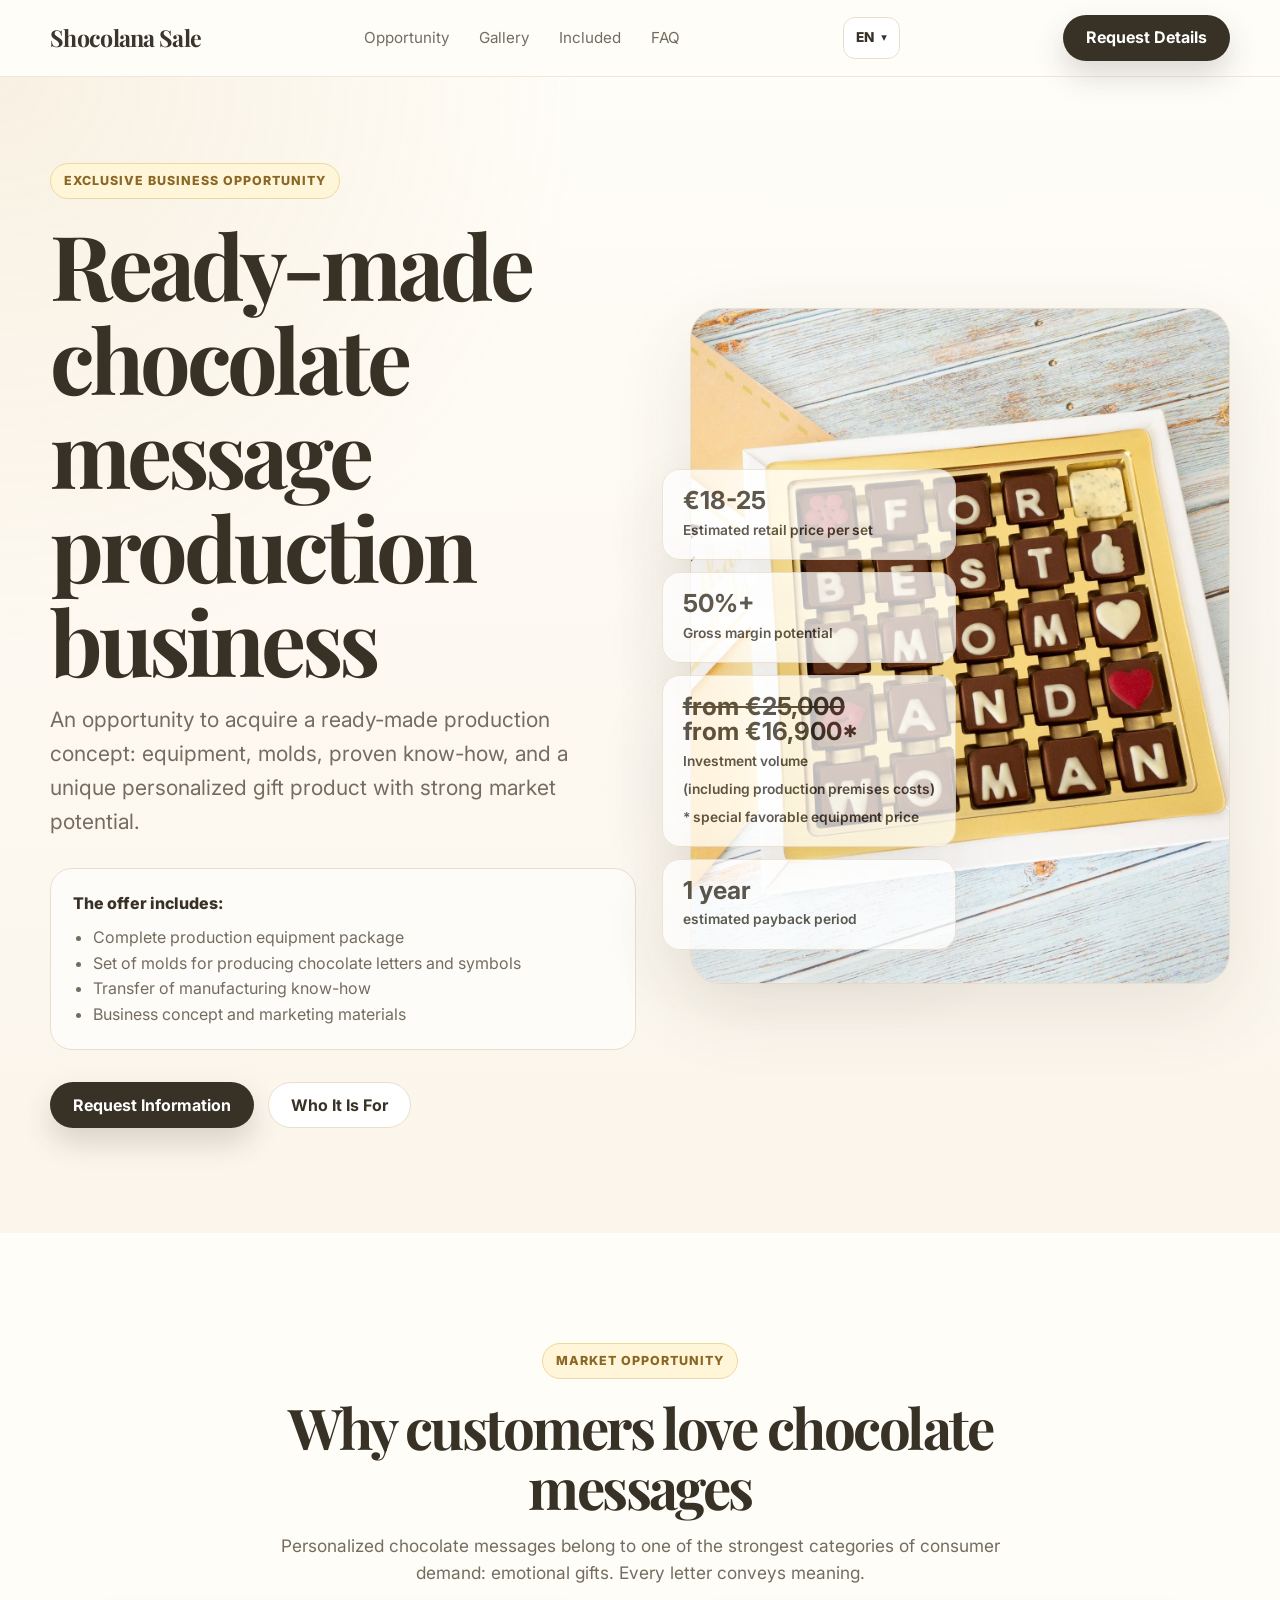
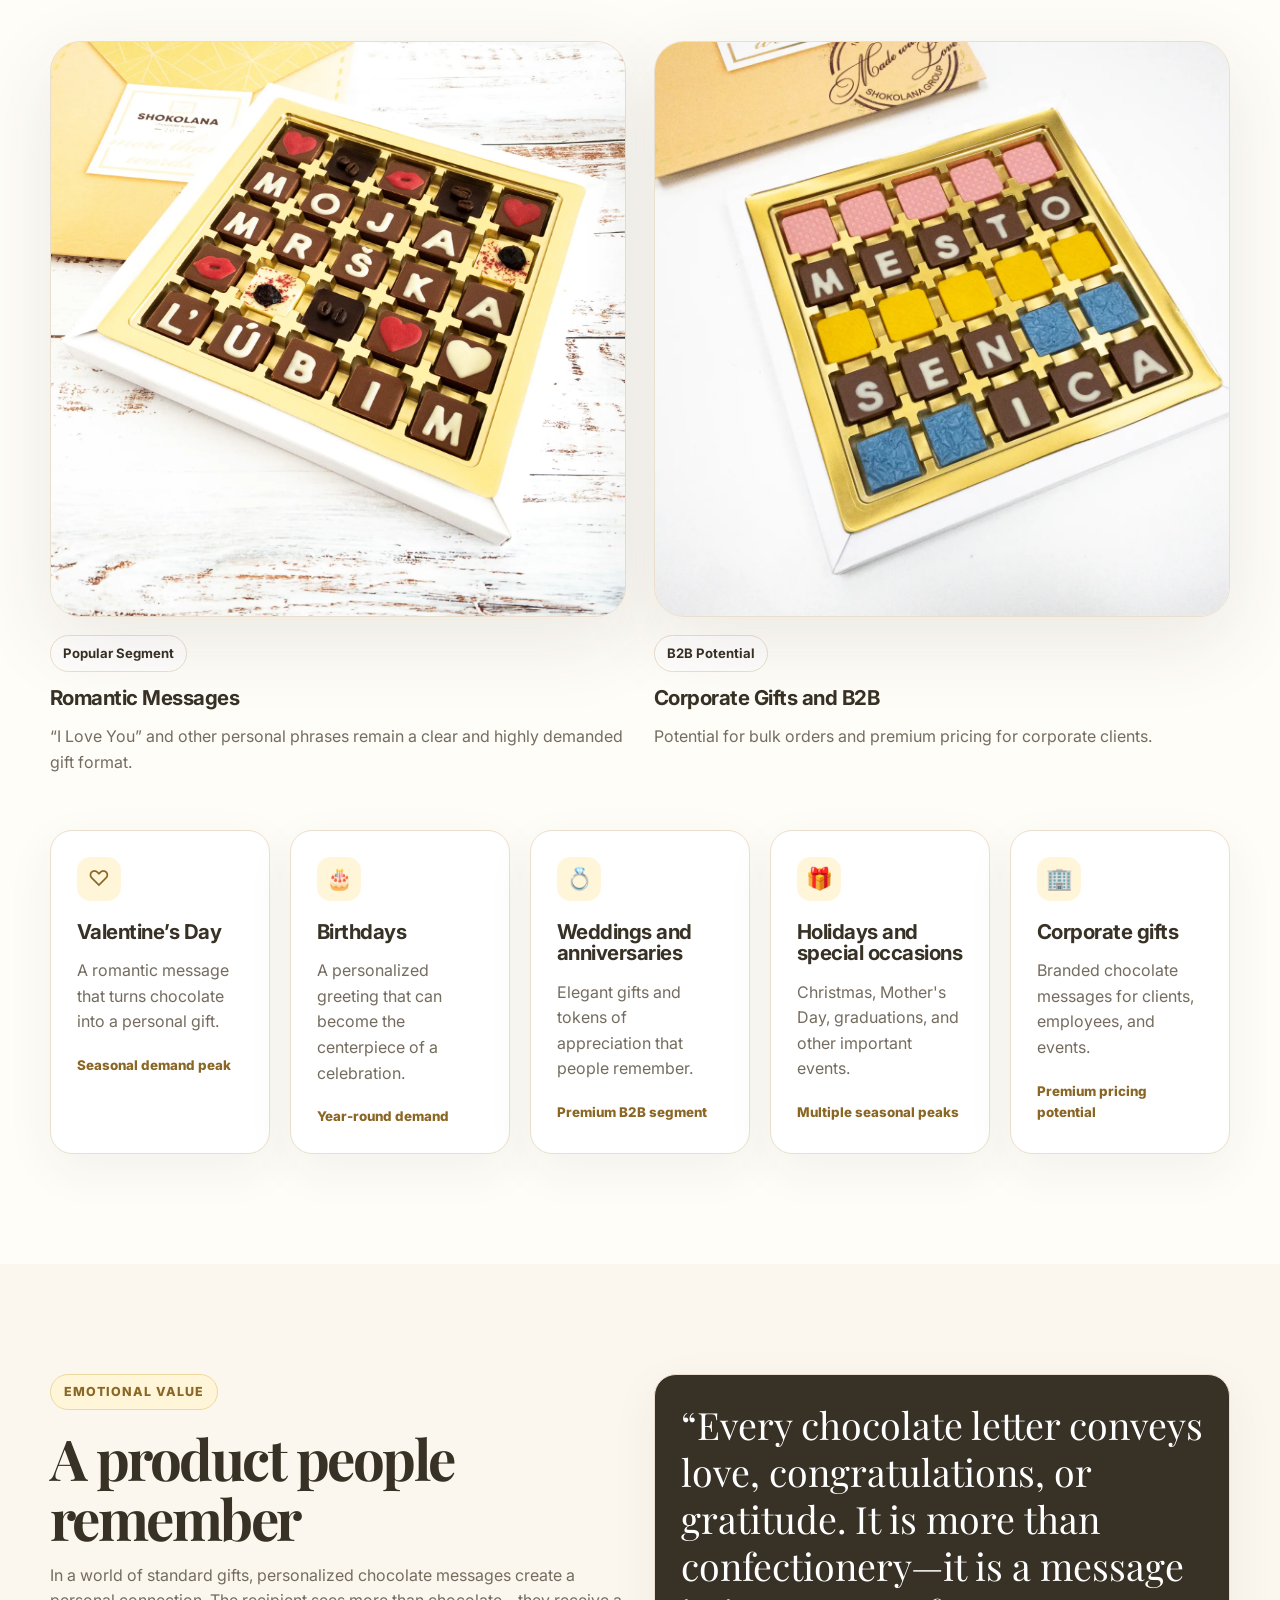
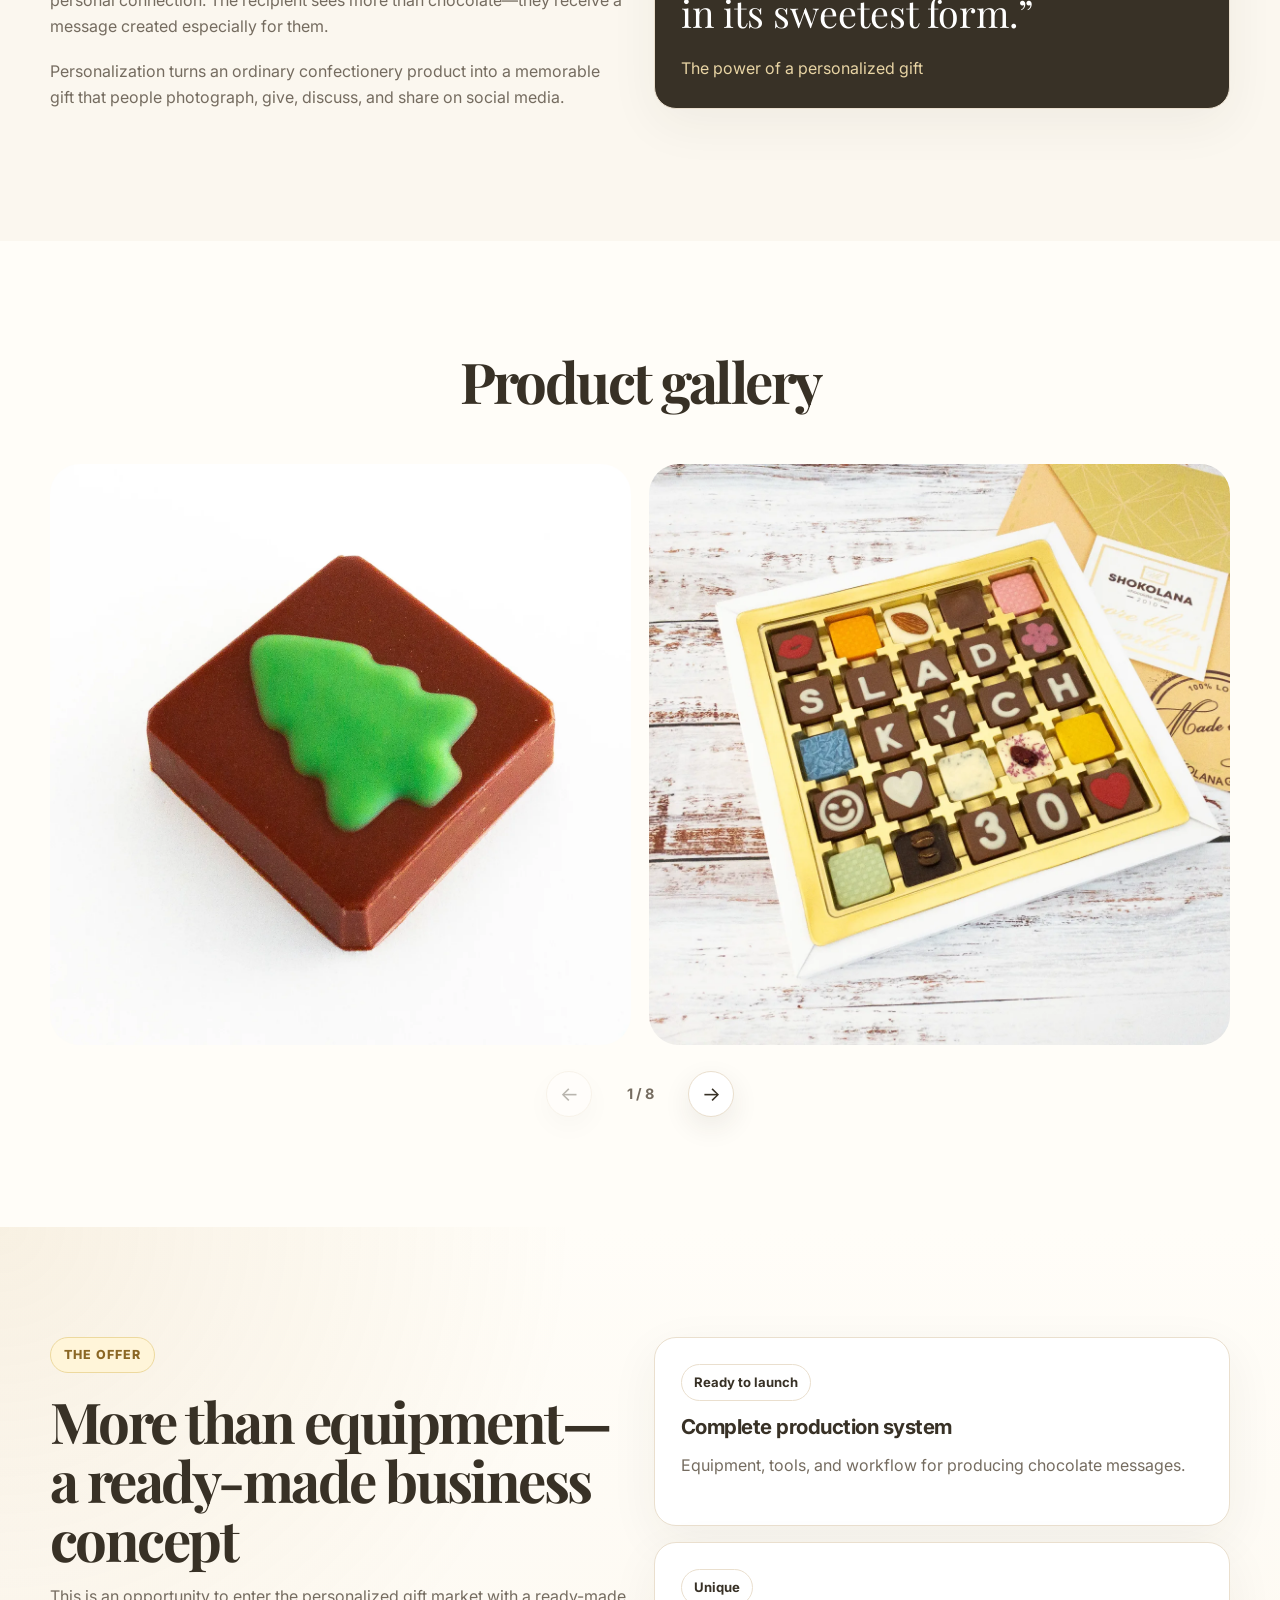
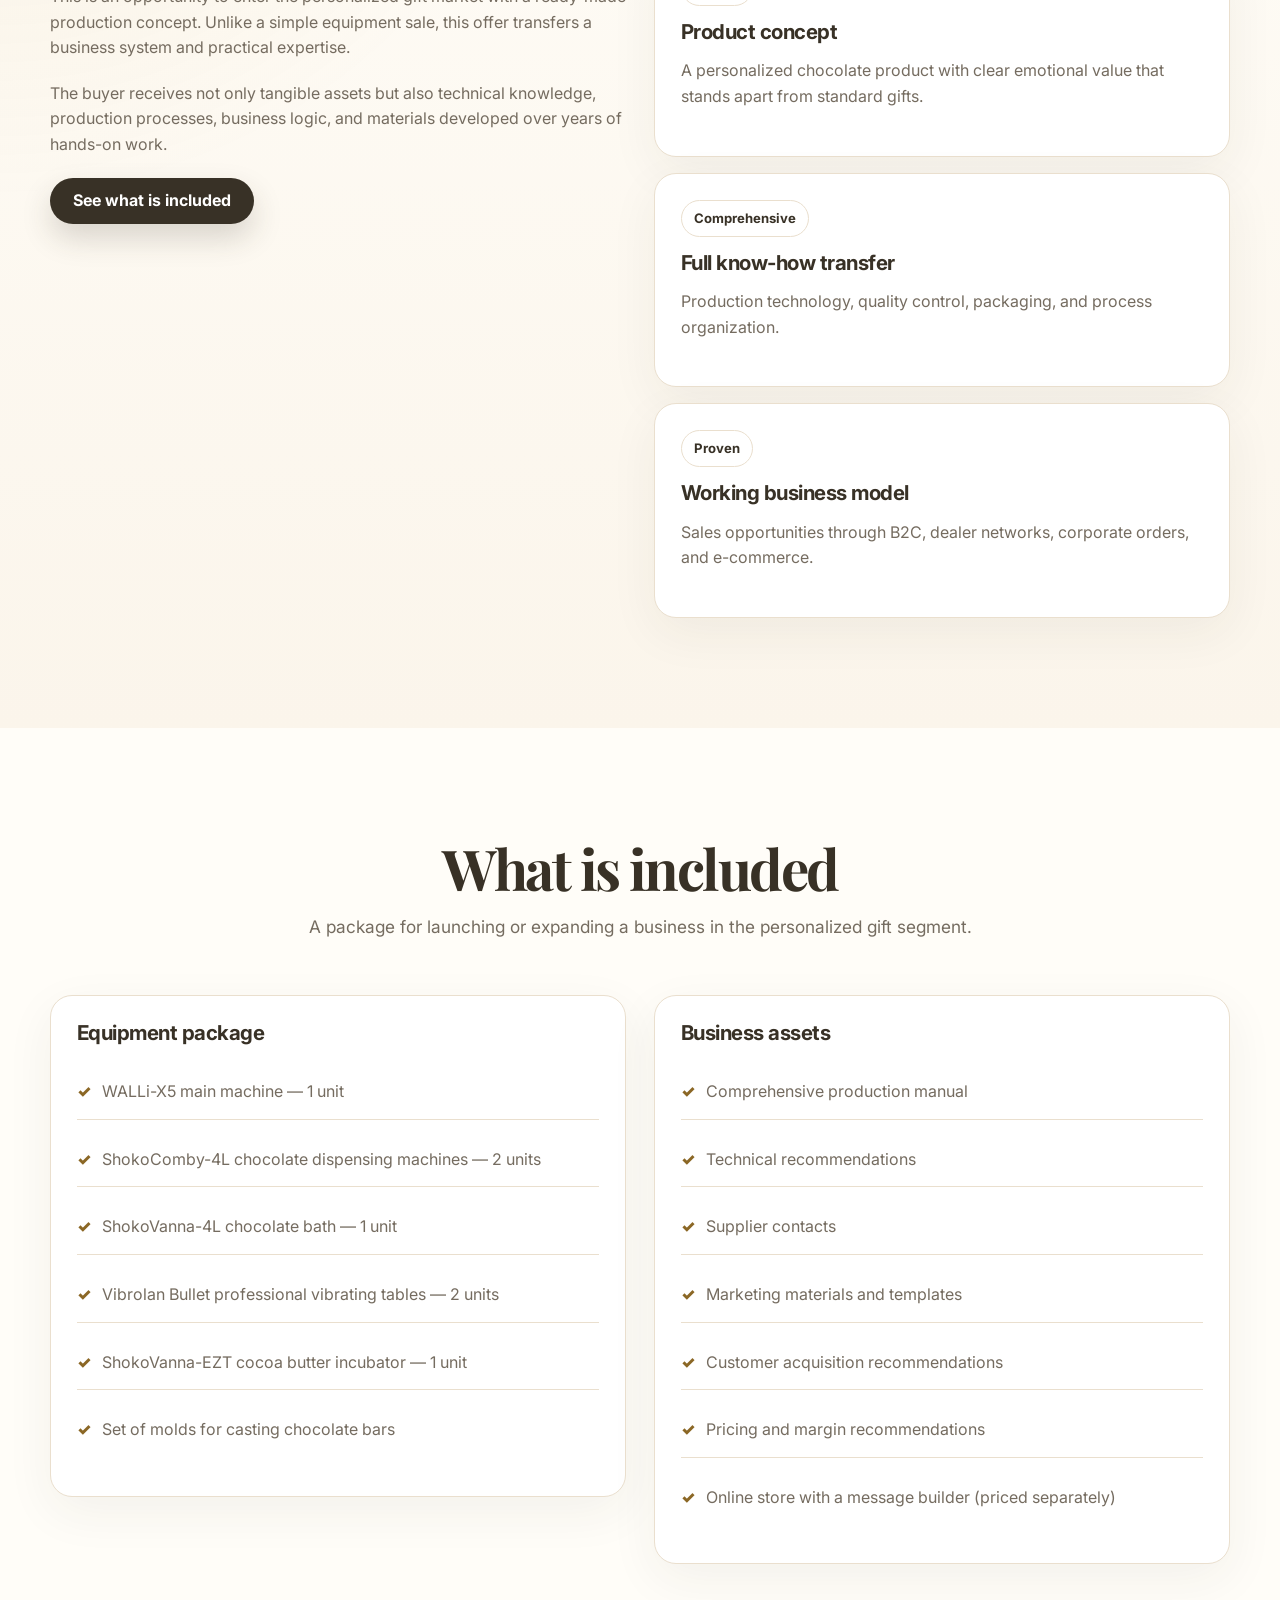
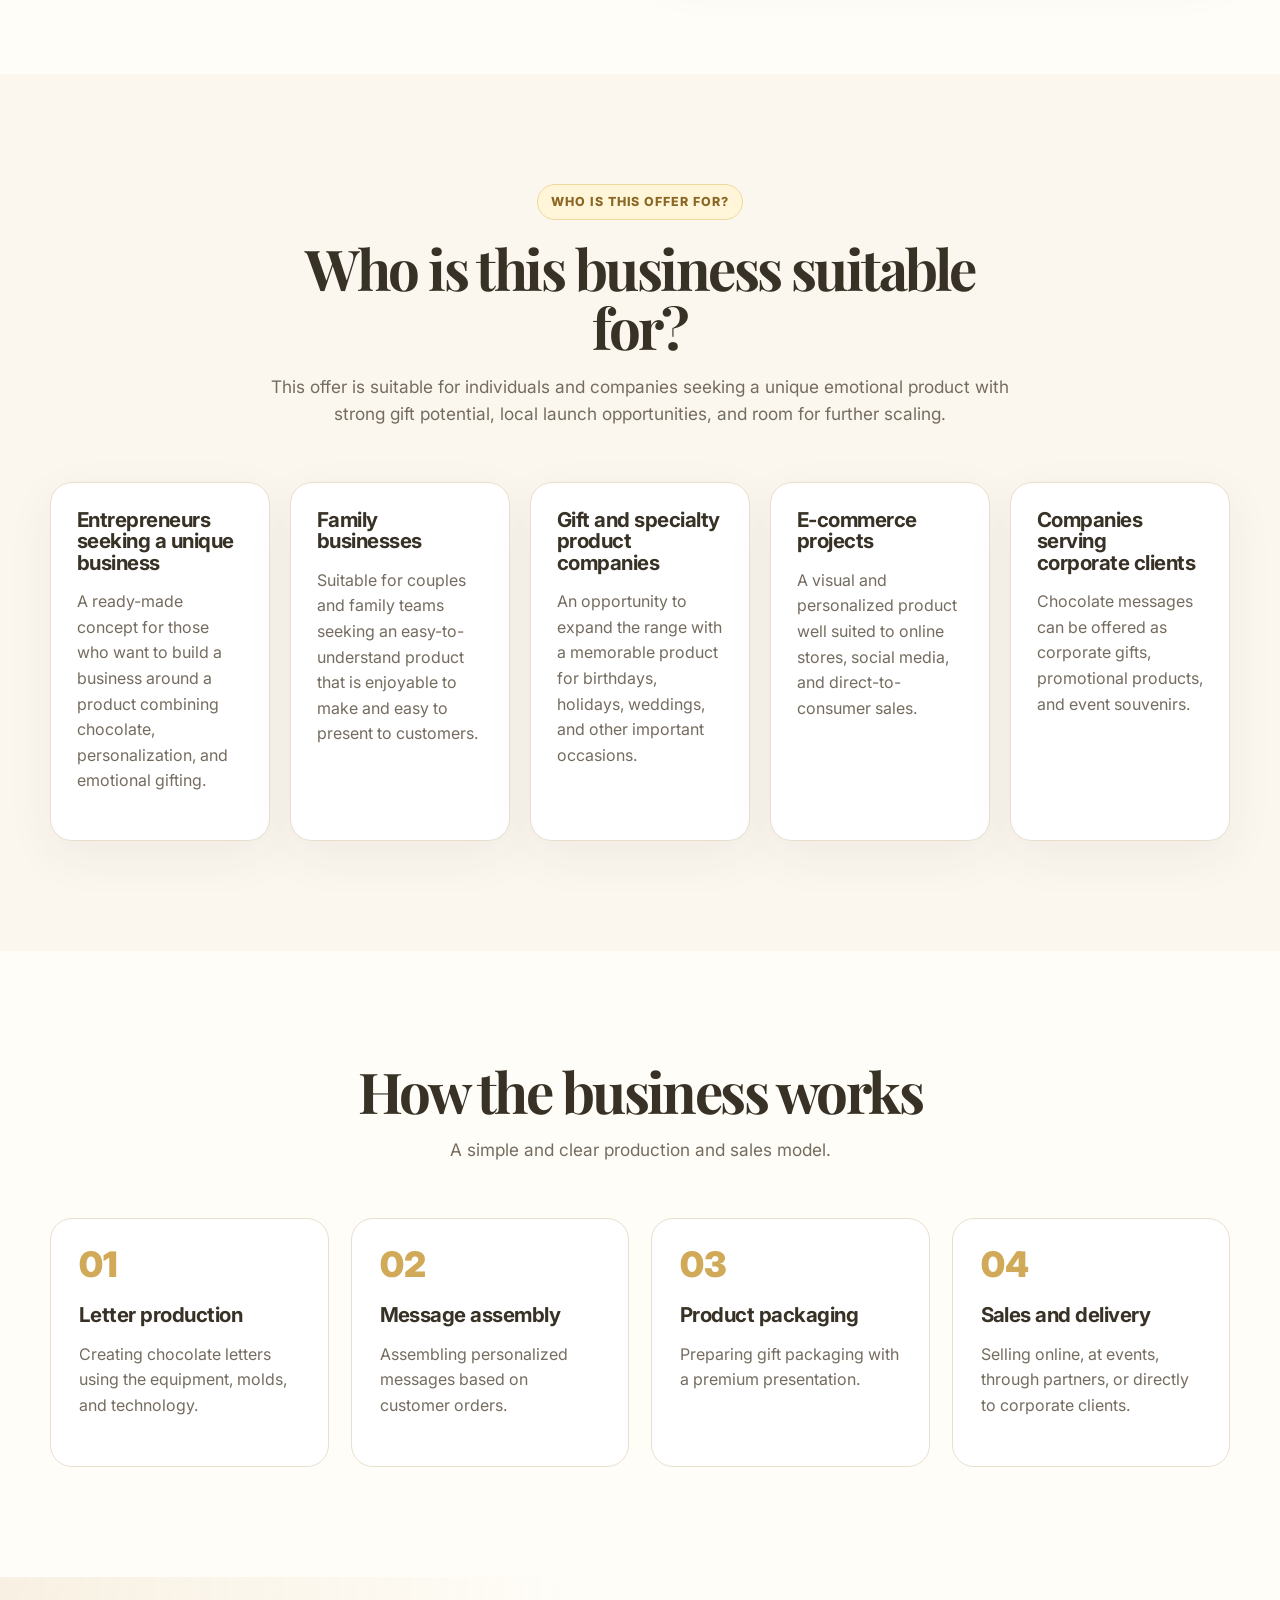
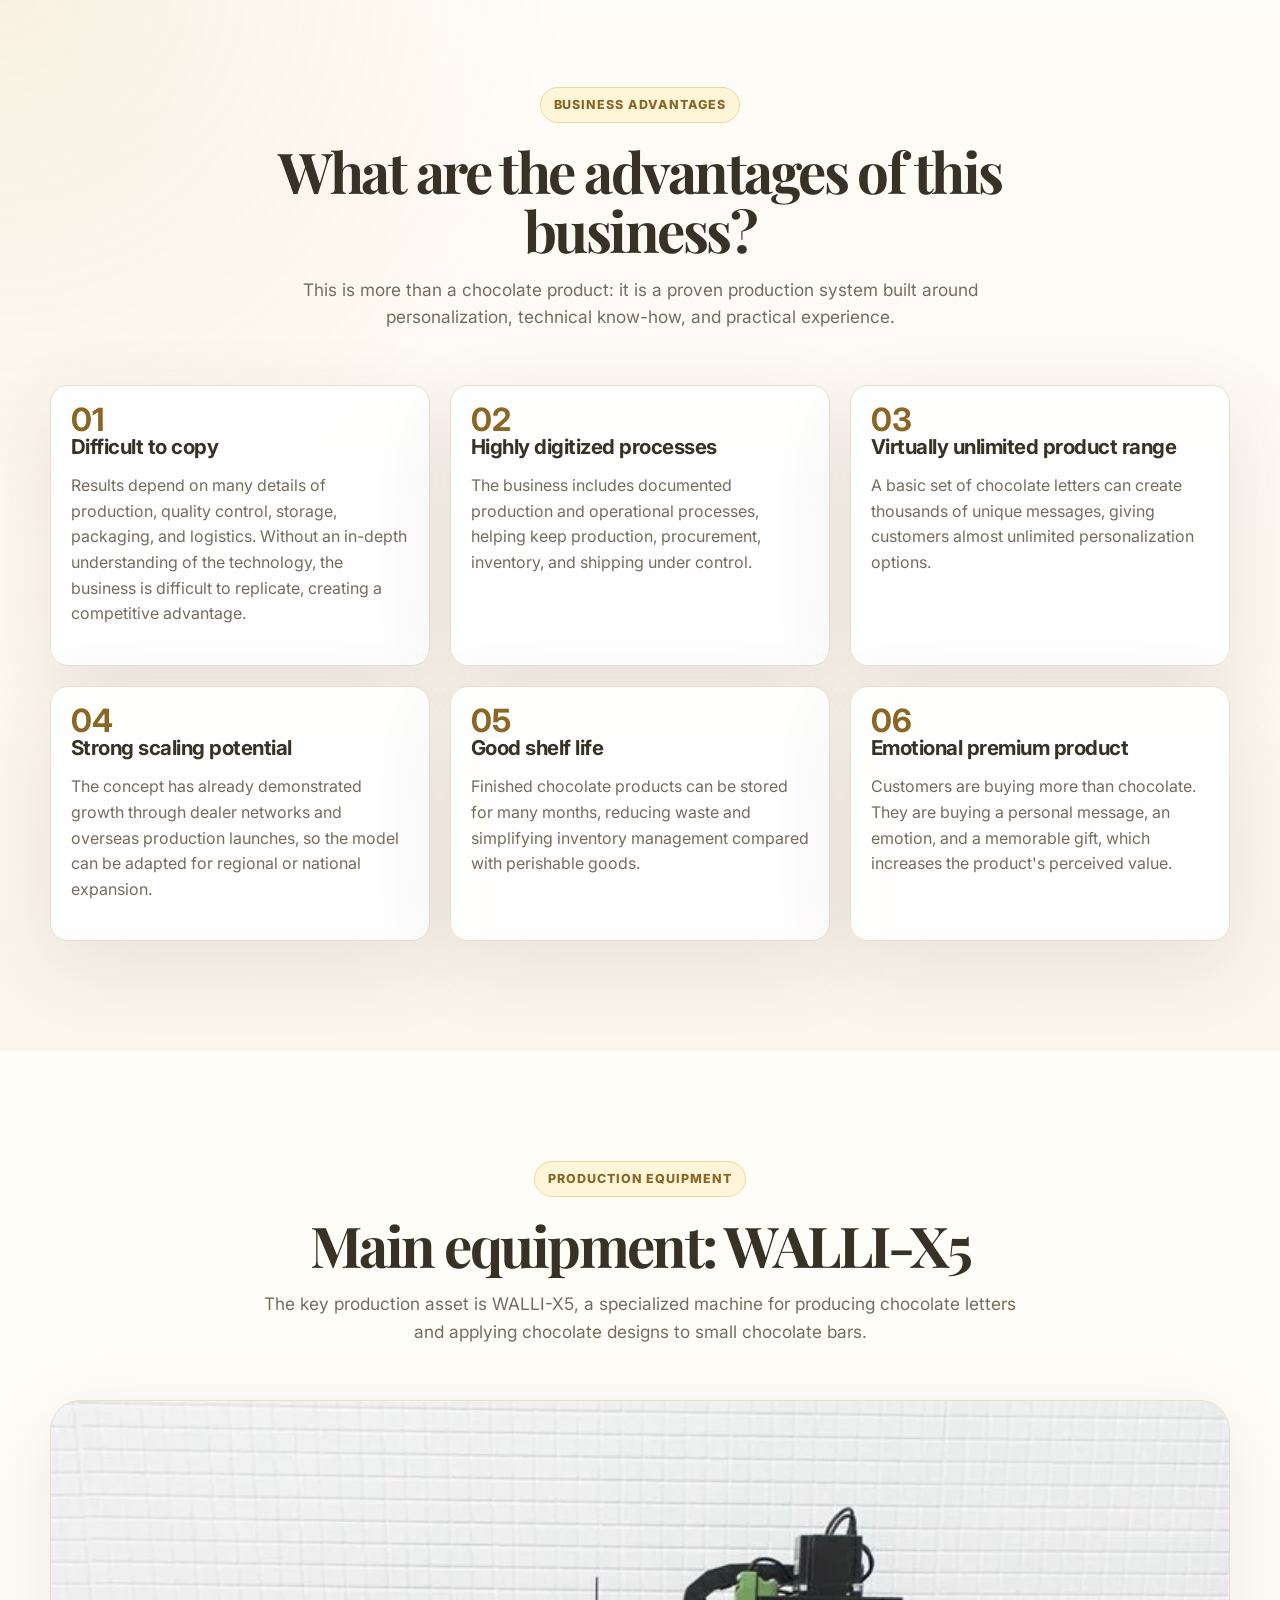
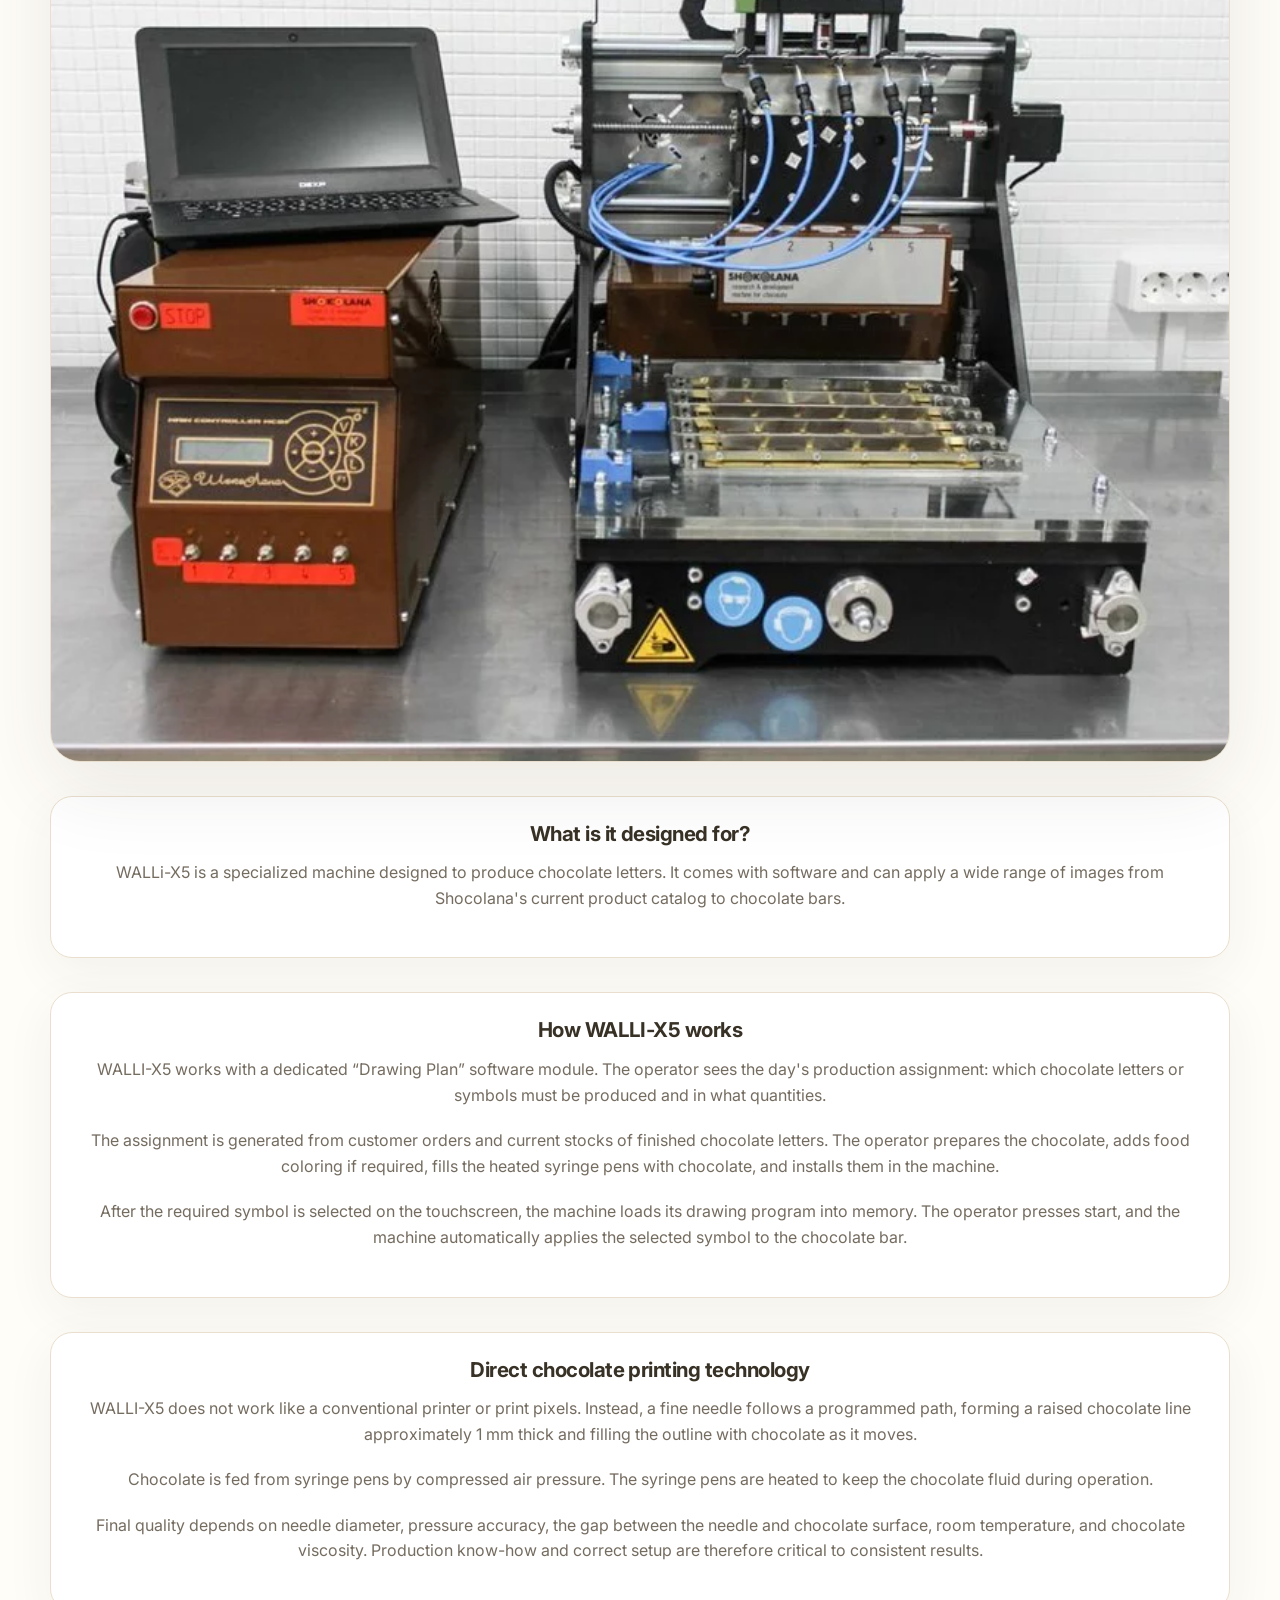
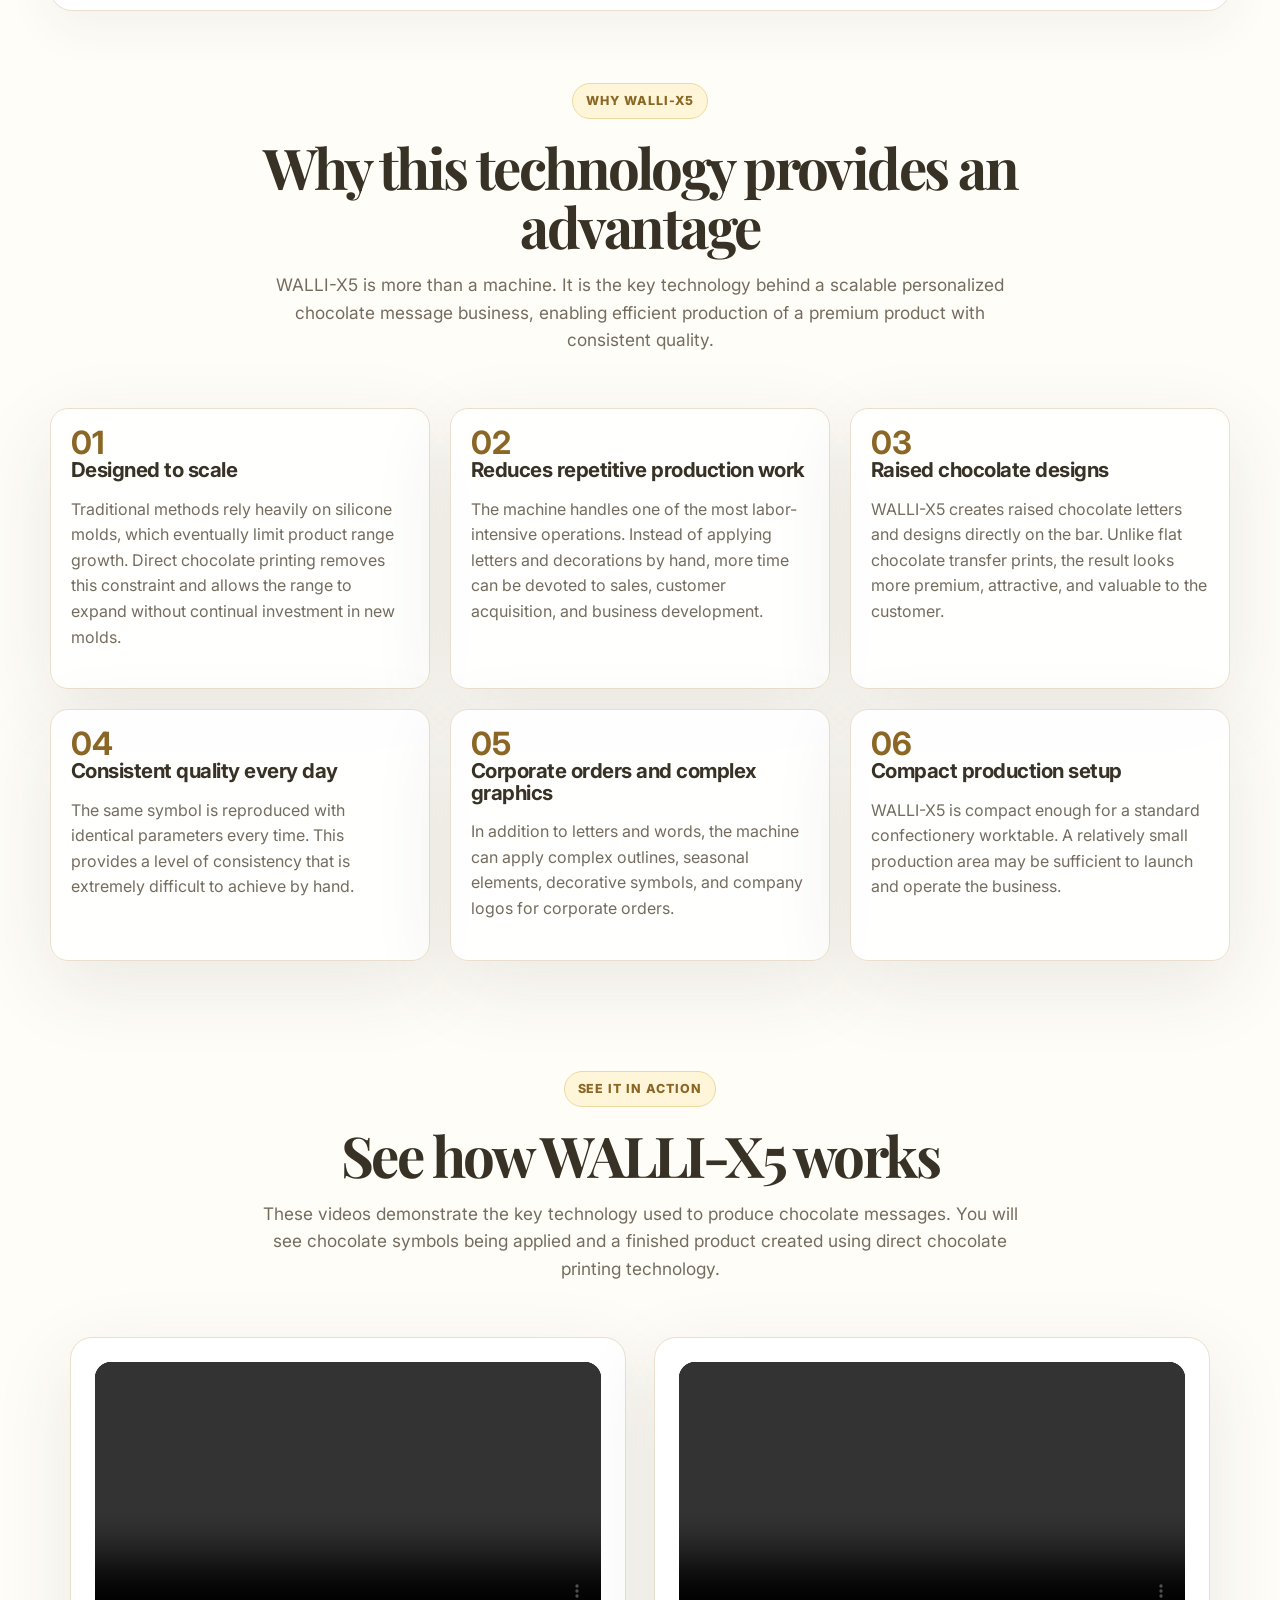
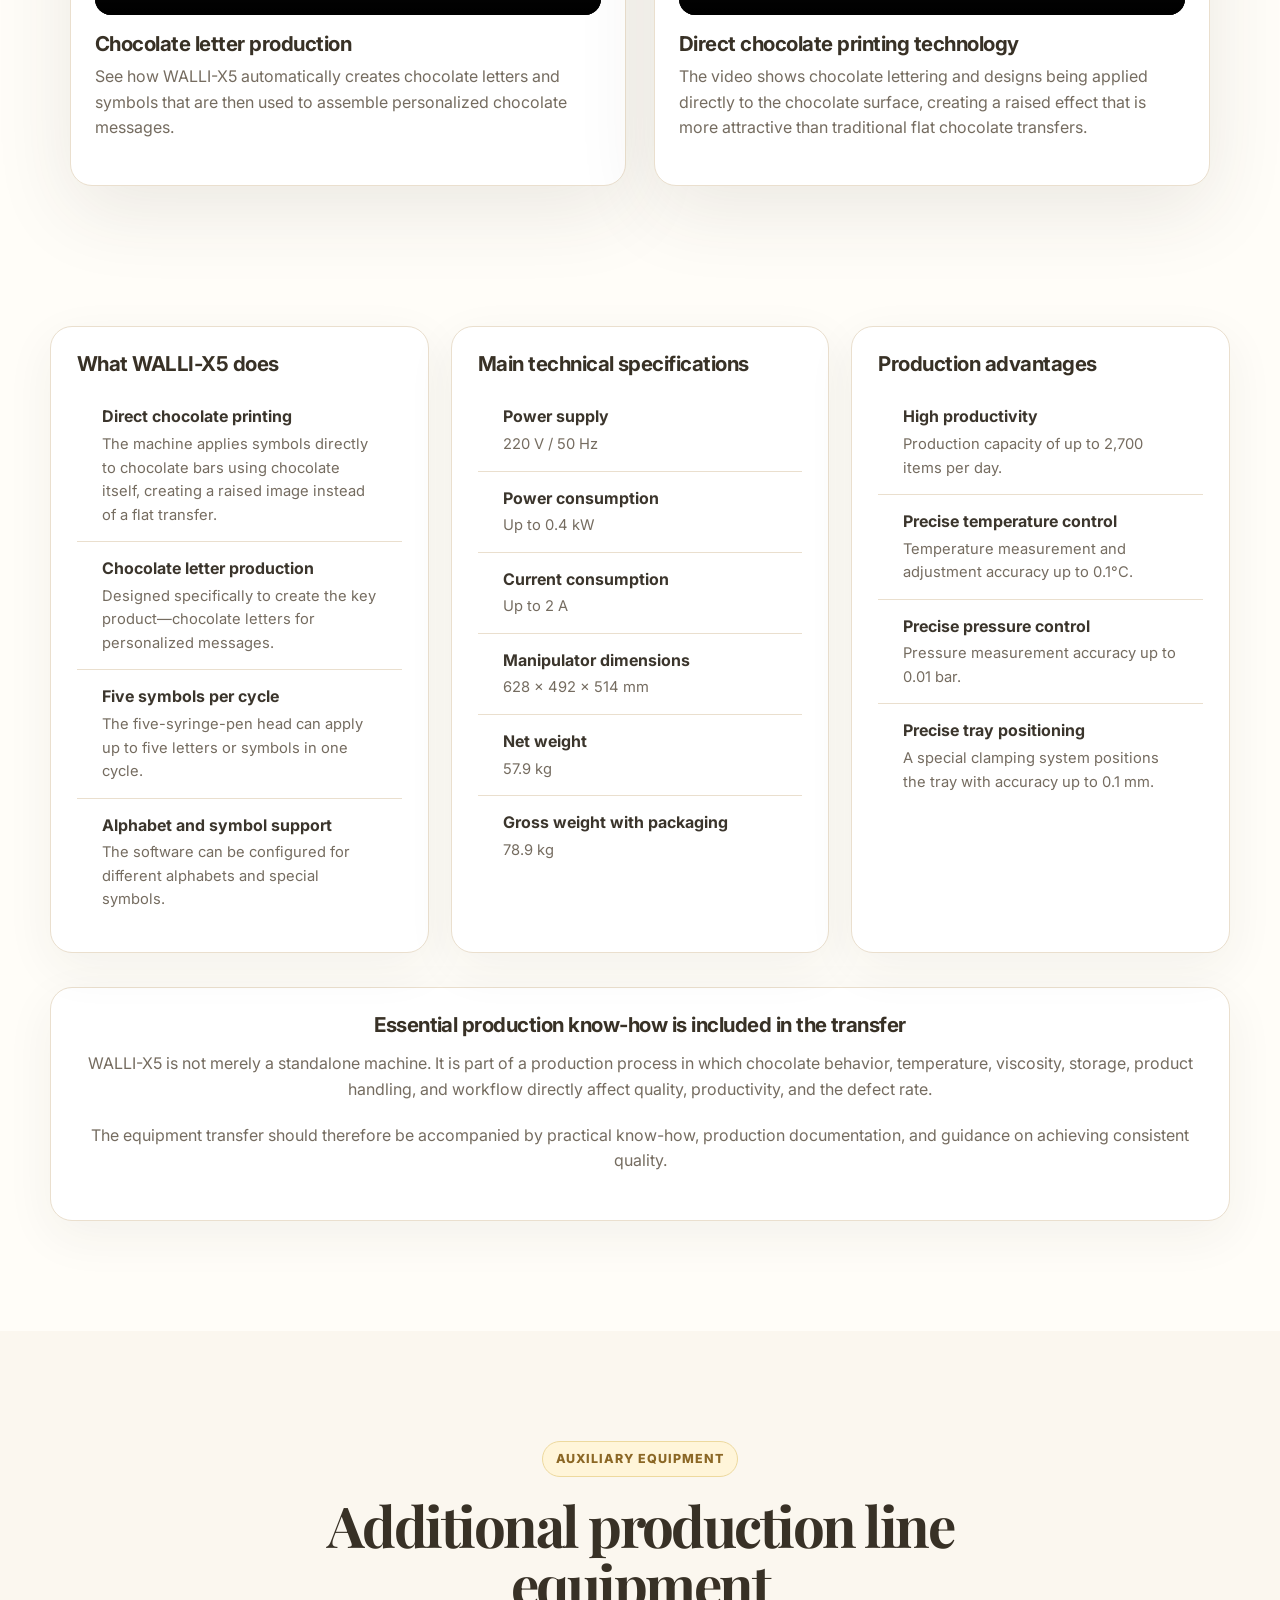
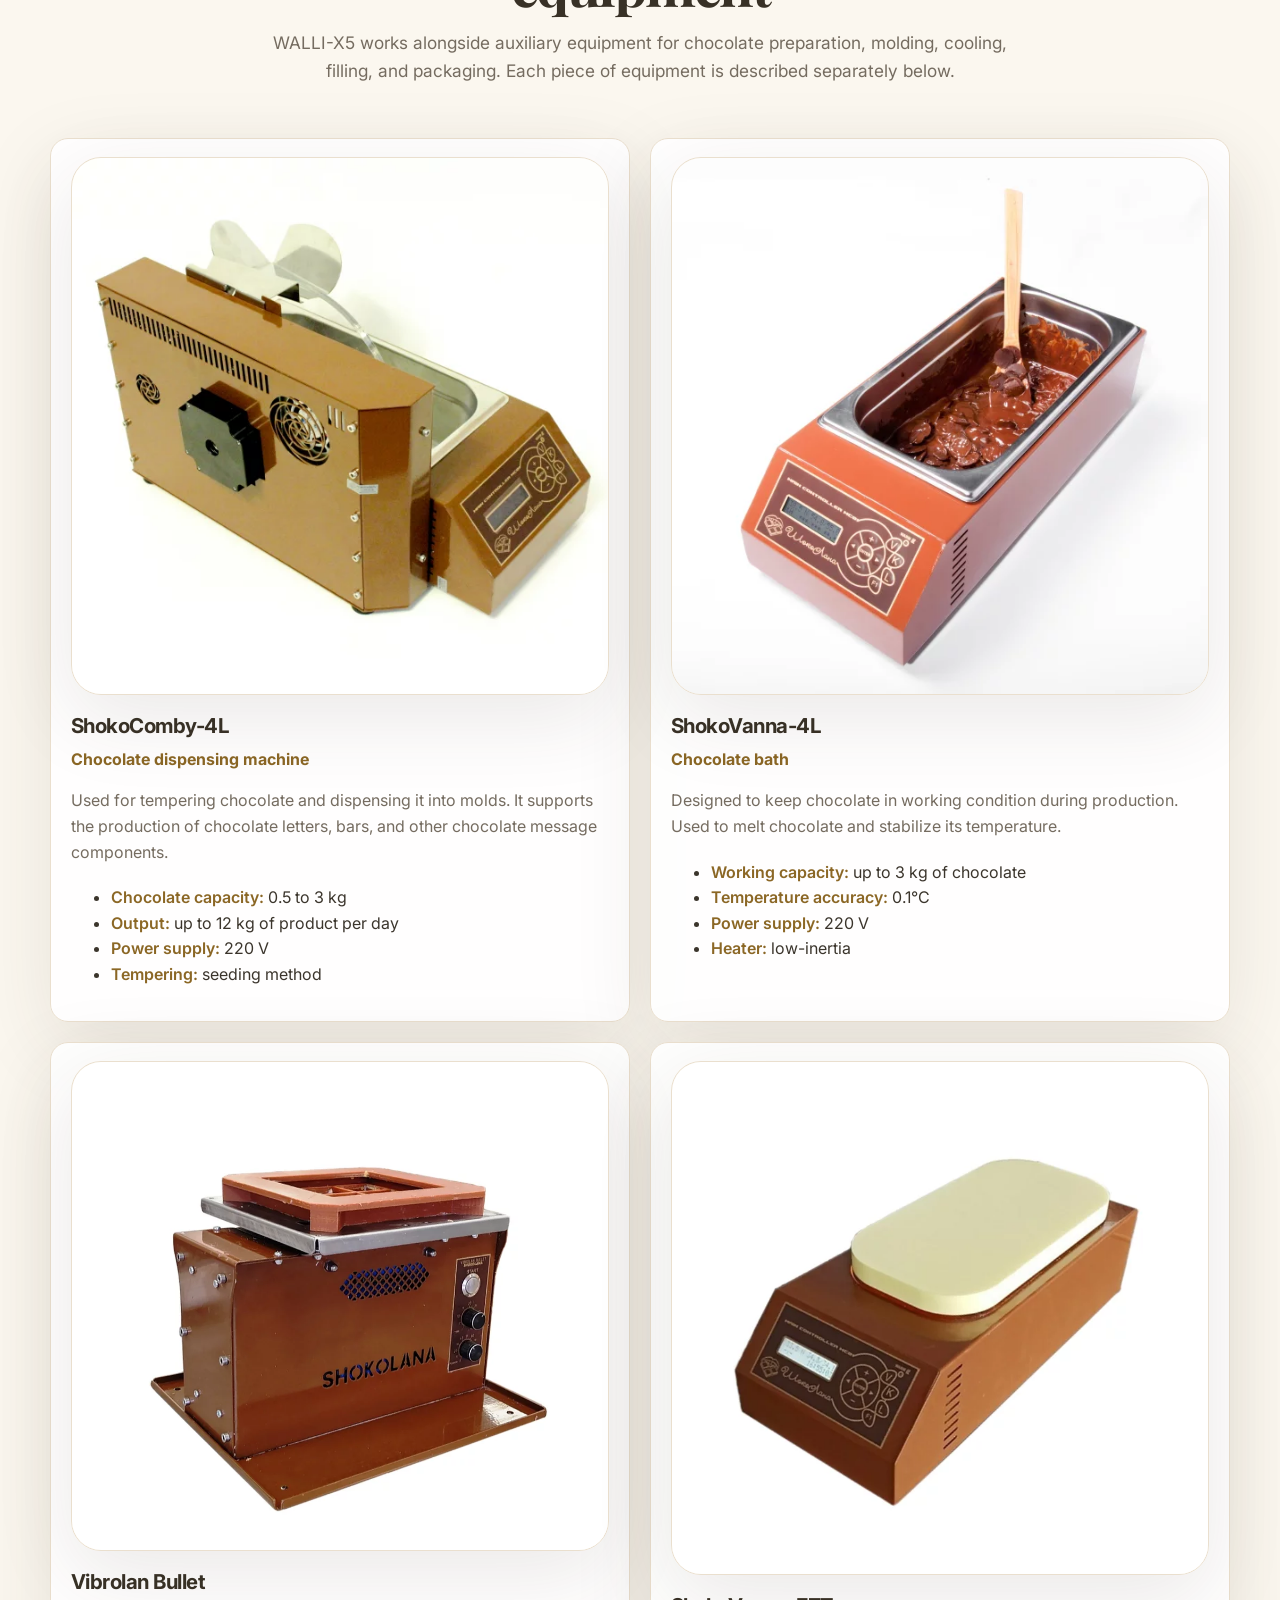
==== commit 8734bf35: "Make English the default locale" ====
--- a/index.html
+++ b/index.html
@@ -1,12 +1,12 @@
 <!doctype html>
-<html lang="ru">
+<html lang="en">
 <head>
   <meta charset="utf-8">
   <meta name="viewport" content="width=device-width, initial-scale=1">
-  <title>ShocolanaSale — бизнес по производству шоколадных посланий</title>
-  <meta name="description" content="Приобретите готовую бизнес-концепцию по производству персонализированных шоколадных посланий: оборудование, формы, know-how и бизнес-активы.">
-  <meta property="og:title" content="Бизнес по производству шоколадных посланий на продажу">
-  <meta property="og:description" content="Готовая бизнес-возможность: производственное оборудование, формы, know-how и концепция премиального подарочного продукта.">
+  <title>ShocolanaSale — personalized chocolate message production business</title>
+  <meta name="description" content="Acquire a ready-made business concept for producing personalized chocolate messages, including equipment, molds, know-how, and business assets.">
+  <meta property="og:title" content="Personalized chocolate message production business for sale">
+  <meta property="og:description" content="A ready-made business opportunity including production equipment, molds, know-how, and a premium gift product concept.">
   <meta property="og:type" content="website">
   <meta property="og:image" content="assets/img/og-cover.jpg">
   <link rel="preconnect" href="https://fonts.googleapis.com">
@@ -18,43 +18,43 @@
 <body>
 <header class="site-header" id="top">
   <div class="container header-inner">
-    <a class="logo" href="#top" aria-label="Главная ShocolanaSale">Shocolana Sale</a>
-
-    <nav class="desktop-nav" aria-label="Основная навигация">
-      <a href="#opportunity">Возможность</a>
-      <a href="#gallery">Галерея</a>
-      <a href="#included">Что входит</a>
+    <a class="logo" href="#top" aria-label="ShocolanaSale home">Shocolana Sale</a>
+
+    <nav class="desktop-nav" aria-label="Main navigation">
+      <a href="#opportunity">Opportunity</a>
+      <a href="#gallery">Gallery</a>
+      <a href="#included">Included</a>
       <a href="#faq">FAQ</a>
     </nav>
 
     <details class="language-switcher desktop-language">
-      <summary aria-label="Выбрать язык">RU</summary>
+      <summary aria-label="Choose language">EN</summary>
       <div class="language-menu">
-        <a href="index.html" lang="ru" aria-current="page">Русский</a>
-        <a href="index_en.html" lang="en">English</a>
+        <a href="index_ru.html" lang="ru">Русский</a>
+        <a href="index.html" lang="en" aria-current="page">English</a>
         <a href="index_sk.html" lang="sk">Slovenčina</a>
         <a href="index_sh.html" lang="sh-Latn">Srpskohrvatski</a>
         <a href="index_sl.html" lang="sl">Slovenščina</a>
       </div>
     </details>
 
-    <a class="btn btn-primary desktop-cta" href="#contact">Запросить детали</a>
-
-    <button class="mobile-menu-btn" type="button" aria-label="Открыть меню" aria-expanded="false">
+    <a class="btn btn-primary desktop-cta" href="#contact">Request Details</a>
+
+    <button class="mobile-menu-btn" type="button" aria-label="Open menu" aria-expanded="false">
       <span></span><span></span><span></span>
     </button>
   </div>
 
   <div class="mobile-nav" hidden>
-    <a href="#opportunity">Возможность</a>
-    <a href="#gallery">Галерея</a>
-    <a href="#included">Что входит</a>
+    <a href="#opportunity">Opportunity</a>
+    <a href="#gallery">Gallery</a>
+    <a href="#included">Included</a>
     <a href="#faq">FAQ</a>
     <details class="language-switcher mobile-language">
-      <summary aria-label="Выбрать язык">RU</summary>
+      <summary aria-label="Choose language">EN</summary>
       <div class="language-menu">
-        <a href="index.html" lang="ru" aria-current="page">Русский</a>
-        <a href="index_en.html" lang="en">English</a>
+        <a href="index_ru.html" lang="ru">Русский</a>
+        <a href="index.html" lang="en" aria-current="page">English</a>
         <a href="index_sk.html" lang="sk">Slovenčina</a>
         <a href="index_sh.html" lang="sh-Latn">Srpskohrvatski</a>
         <a href="index_sl.html" lang="sl">Slovenščina</a>
@@ -67,54 +67,54 @@
   <section class="hero section-light">
     <div class="container hero-grid">
       <div class="hero-copy reveal">
-        <div class="eyebrow">Эксклюзивное бизнес-предложение</div>
-        <h1>Готовый бизнес по производству шоколадных посланий</h1>
+        <div class="eyebrow">Exclusive business opportunity</div>
+        <h1>Ready-made chocolate message production business</h1>
         <p class="lead">
-          Возможность приобрести готовую производственную концепцию: оборудование,
-          формы, отработанное know-how и уникальный персонализированный подарочный продукт с сильным рыночным потенциалом.
+          An opportunity to acquire a ready-made production concept: equipment, molds,
+          proven know-how, and a unique personalized gift product with strong market potential.
         </p>
 
         <div class="included-mini">
-          <p>В предложение входит:</p>
+          <p>The offer includes:</p>
           <ul>
-            <li>Полный комплект производственного оборудования</li>
-            <li>Набор форм для производства шоколадных букв и символов</li>
-            <li>Передача производственного know-how</li>
-            <li>Бизнес-концепция и маркетинговые материалы</li>
+            <li>Complete production equipment package</li>
+            <li>Set of molds for producing chocolate letters and symbols</li>
+            <li>Transfer of manufacturing know-how</li>
+            <li>Business concept and marketing materials</li>
           </ul>
         </div>
 
         <div class="hero-actions">
-          <a class="btn btn-primary" href="#contact">Запросить информацию</a>
-          <a class="btn btn-secondary" href="#buyers">Для кого подходит</a>
+          <a class="btn btn-primary" href="#contact">Request Information</a>
+          <a class="btn btn-secondary" href="#buyers">Who It Is For</a>
         </div>
       </div>
 
       <div class="hero-media reveal">
         <div class="image-card hero-image">
-          <img src="assets/img/APC_0637.webp" alt="Подарочная коробка с шоколадным посланием" loading="eager" onerror="this.closest('.image-card').classList.add('is-placeholder')">
+          <img src="assets/img/APC_0637.webp" alt="Gift box with a personalized chocolate message" loading="eager" onerror="this.closest('.image-card').classList.add('is-placeholder')">
         
         </div>
 
         <div class="floating-stats transparency stats-text">
           <div>
             <strong>€18-25</strong>
-            <span>Ориентировочная розничная цена за набор</span>
+            <span>Estimated retail price per set</span>
           </div>
           <div>
             <strong>50%+</strong>
-            <span>Потенциал валовой маржи</span>
+            <span>Gross margin potential</span>
           </div>
           <div>
-            <strong class="old-price">от €25,000</strong>
-            <strong class="new-price">от €16,900*</strong>
-            <span>Объем инвестиций</span> 
-            <span>(с учетом затрат на производственное помещение)</span>
-            <span>* специальная, выгодная цена на оборудование</span>
+            <strong class="old-price">from €25,000</strong>
+            <strong class="new-price">from €16,900*</strong>
+            <span>Investment volume</span> 
+            <span>(including production premises costs)</span>
+            <span>* special favorable equipment price</span>
           </div>
           <div>
-            <strong>1 год</strong>
-            <span>окупаемость инвестиций</span>
+            <strong>1 year</strong>
+            <span>estimated payback period</span>
           </div>
         </div>
       </div>
@@ -124,34 +124,34 @@
   <section class="section" id="love">
     <div class="container">
       <div class="section-heading reveal">
-        <div class="eyebrow">Рыночная возможность</div>
-        <h2>Почему покупателям нравятся шоколадные послания</h2>
-        <p>
-          Персонализированные шоколадные послания попадают в одну из самых сильных категорий покупательского спроса:
-          эмоциональные подарки. Каждая буква передает смысл.
+        <div class="eyebrow">Market opportunity</div>
+        <h2>Why customers love chocolate messages</h2>
+        <p>
+          Personalized chocolate messages belong to one of the strongest categories of consumer demand:
+          emotional gifts. Every letter conveys meaning.
         </p>
       </div>
 
       <div class="feature-grid reveal">
         <article class="feature-photo">
           <div class="image-card">
-            <img src="assets/img/APC_0453.webp" alt="Романтическое шоколадное послание" loading="lazy" onerror="this.closest('.image-card').classList.add('is-placeholder')">
+            <img src="assets/img/APC_0453.webp" alt="Romantic chocolate message" loading="lazy" onerror="this.closest('.image-card').classList.add('is-placeholder')">
           </div>
           <div>
-            <span class="pill">Популярный сегмент</span>
-            <h3>Романтические послания</h3>
-            <p>«I Love You» и другие личные фразы остаются понятным и востребованным подарочным форматом.</p>
+            <span class="pill">Popular Segment</span>
+            <h3>Romantic Messages</h3>
+            <p>“I Love You” and other personal phrases remain a clear and highly demanded gift format.</p>
           </div>
         </article>
 
         <article class="feature-photo">
           <div class="image-card">
-            <img src="assets/img/APC_2211.webp" alt="Корпоративный шоколадный подарок" loading="lazy" onerror="this.closest('.image-card').classList.add('is-placeholder')">
+            <img src="assets/img/APC_2211.webp" alt="Corporate chocolate gift" loading="lazy" onerror="this.closest('.image-card').classList.add('is-placeholder')">
           </div>
           <div>
-            <span class="pill">B2B-потенциал</span>
-            <h3>Корпоративные подарки и B2B</h3>
-            <p>Потенциал оптовых заказов и премиального ценообразования для корпоративных клиентов.</p>
+            <span class="pill">B2B Potential</span>
+            <h3>Corporate Gifts and B2B</h3>
+            <p>Potential for bulk orders and premium pricing for corporate clients.</p>
           </div>
         </article>
       </div>
@@ -159,33 +159,33 @@
       <div class="cards-grid five reveal">
         <article class="card">
           <div class="icon">♡</div>
-          <h3>День святого Валентина</h3>
-          <p>Романтическое послание, которое превращает шоколад в персональный подарок.</p>
-          <small>Сезонный пик спроса</small>
+          <h3>Valentine’s Day</h3>
+          <p>A romantic message that turns chocolate into a personal gift.</p>
+          <small>Seasonal demand peak</small>
         </article>
         <article class="card">
           <div class="icon">🎂</div>
-          <h3>Дни рождения</h3>
-          <p>Персональное поздравление, которое может стать центральным элементом праздника.</p>
-          <small>Спрос круглый год</small>
+          <h3>Birthdays</h3>
+          <p>A personalized greeting that can become the centerpiece of a celebration.</p>
+          <small>Year-round demand</small>
         </article>
         <article class="card">
           <div class="icon">💍</div>
-          <h3>Свадьбы и годовщины</h3>
-          <p>Элегантные подарки и комплименты, которые запоминаются.</p>
-          <small>Премиальный B2B-сегмент</small>
+          <h3>Weddings and anniversaries</h3>
+          <p>Elegant gifts and tokens of appreciation that people remember.</p>
+          <small>Premium B2B segment</small>
         </article>
         <article class="card">
           <div class="icon">🎁</div>
-          <h3>Праздники и особые даты</h3>
-          <p>Рождество, День матери, выпускные и другие важные события.</p>
-          <small>Несколько сезонных волн</small>
+          <h3>Holidays and special occasions</h3>
+          <p>Christmas, Mother's Day, graduations, and other important events.</p>
+          <small>Multiple seasonal peaks</small>
         </article>
         <article class="card">
           <div class="icon">🏢</div>
-          <h3>Корпоративные подарки</h3>
-          <p>Брендированные шоколадные послания для клиентов, сотрудников и мероприятий.</p>
-          <small>Потенциал премиальной цены</small>
+          <h3>Corporate gifts</h3>
+          <p>Branded chocolate messages for clients, employees, and events.</p>
+          <small>Premium pricing potential</small>
         </article>
       </div>
     </div>
@@ -194,24 +194,24 @@
   <section class="section section-warm">
     <div class="container remember-grid">
       <div class="reveal">
-        <div class="eyebrow">Эмоциональная ценность</div>
-        <h2>Продукт, который запоминают</h2>
-        <p>
-          В мире стандартных подарков персонализированные шоколадные послания создают личную эмоцию.
-          Получатель видит не просто шоколад — он получает сообщение, созданное именно для него.
-        </p>
-        <p>
-          Персонализация превращает обычное кондитерское изделие в запоминающийся подарок,
-          который фотографируют, дарят, обсуждают и которым делятся в соцсетях.
+        <div class="eyebrow">Emotional value</div>
+        <h2>A product people remember</h2>
+        <p>
+          In a world of standard gifts, personalized chocolate messages create a personal connection.
+          The recipient sees more than chocolate—they receive a message created especially for them.
+        </p>
+        <p>
+          Personalization turns an ordinary confectionery product into a memorable gift
+          that people photograph, give, discuss, and share on social media.
         </p>
       </div>
 
       <div class="quote-card reveal">
         <blockquote>
-          «Каждая шоколадная буква передает любовь, поздравление или благодарность.
-          Это не просто кондитерский продукт — это сообщение в самой сладкой форме».
+          “Every chocolate letter conveys love, congratulations, or gratitude.
+          It is more than confectionery—it is a message in its sweetest form.”
         </blockquote>
-        <span>Сила персонализированного подарка</span>
+        <span>The power of a personalized gift</span>
       </div>
     </div>
   </section>
@@ -219,18 +219,18 @@
   <section class="section" id="gallery">
     <div class="container">
       <div class="section-heading reveal">
-        <h2>Галерея продукта</h2>
+        <h2>Product gallery</h2>
       </div>
       <div class="gallery-grid  reveal">
         
-        <div class="image-card square"><img src="assets/img/product-galery/APC_1443.webp" alt="Подарочные коробки" loading="lazy" onerror="this.closest('.image-card').classList.add('is-placeholder')"></div>
-        <div class="image-card portrait"><img src="assets/img/product-galery/APC_1723.webp" alt="Корпоративные подарки" loading="lazy" onerror="this.closest('.image-card').classList.add('is-placeholder')"></div>
-        <div class="image-card square"><img src="assets/img/product-galery/APC_2052.webp" alt="Крупный план продукта" loading="lazy" onerror="this.closest('.image-card').classList.add('is-placeholder')"></div>
-        <div class="image-card portrait"><img src="assets/img/product-galery/APC_2083.webp" alt="Детали шоколадных букв" loading="lazy" onerror="this.closest('.image-card').classList.add('is-placeholder')"></div>
-        <div class="image-card portrait"><img src="assets/img/product-galery/APC_2151.webp" alt="Варианты упаковки" loading="lazy" onerror="this.closest('.image-card').classList.add('is-placeholder')"></div>
-        <div class="image-card square"><img src="assets/img/product-galery/APC_2159.webp" alt="Варианты упаковки" loading="lazy" onerror="this.closest('.image-card').classList.add('is-placeholder')"></div>
-        <div class="image-card portrait"><img src="assets/img/product-galery/APC_2192.webp" alt="Варианты упаковки" loading="lazy" onerror="this.closest('.image-card').classList.add('is-placeholder')"></div>
-        <div class="image-card square"><img src="assets/img/product-galery/APC_2277.webp" alt="Шоколадные послания" loading="lazy" onerror="this.closest('.image-card').classList.add('is-placeholder')"></div>
+        <div class="image-card square"><img src="assets/img/product-galery/APC_1443.webp" alt="Gift boxes" loading="lazy" onerror="this.closest('.image-card').classList.add('is-placeholder')"></div>
+        <div class="image-card portrait"><img src="assets/img/product-galery/APC_1723.webp" alt="Corporate gifts" loading="lazy" onerror="this.closest('.image-card').classList.add('is-placeholder')"></div>
+        <div class="image-card square"><img src="assets/img/product-galery/APC_2052.webp" alt="Product close-up" loading="lazy" onerror="this.closest('.image-card').classList.add('is-placeholder')"></div>
+        <div class="image-card portrait"><img src="assets/img/product-galery/APC_2083.webp" alt="Chocolate letter details" loading="lazy" onerror="this.closest('.image-card').classList.add('is-placeholder')"></div>
+        <div class="image-card portrait"><img src="assets/img/product-galery/APC_2151.webp" alt="Packaging options" loading="lazy" onerror="this.closest('.image-card').classList.add('is-placeholder')"></div>
+        <div class="image-card square"><img src="assets/img/product-galery/APC_2159.webp" alt="Packaging options" loading="lazy" onerror="this.closest('.image-card').classList.add('is-placeholder')"></div>
+        <div class="image-card portrait"><img src="assets/img/product-galery/APC_2192.webp" alt="Packaging options" loading="lazy" onerror="this.closest('.image-card').classList.add('is-placeholder')"></div>
+        <div class="image-card square"><img src="assets/img/product-galery/APC_2277.webp" alt="Chocolate messages" loading="lazy" onerror="this.closest('.image-card').classList.add('is-placeholder')"></div>
       </div>
     </div>
   </section>
@@ -238,39 +238,39 @@
   <section class="section section-light" id="opportunity">
     <div class="container opportunity-grid">
       <div class="reveal">
-        <div class="eyebrow">Суть предложения</div>
-        <h2>Больше, чем оборудование — готовая бизнес-концепция</h2>
-        <p>
-          Это возможность выйти на рынок персонализированных подарков с готовой производственной концепцией.
-          В отличие от простой продажи оборудования, здесь передается бизнес-система и практический опыт.
-        </p>
-        <p>
-          Покупатель получает не только материальные активы, но и технологические знания,
-          производственные процессы, бизнес-логику и материалы, разработанные за годы практической работы.
-        </p>
-        <a class="btn btn-primary" href="#included">Посмотреть, что входит</a>
+        <div class="eyebrow">The offer</div>
+        <h2>More than equipment—a ready-made business concept</h2>
+        <p>
+          This is an opportunity to enter the personalized gift market with a ready-made production concept.
+          Unlike a simple equipment sale, this offer transfers a business system and practical expertise.
+        </p>
+        <p>
+          The buyer receives not only tangible assets but also technical knowledge,
+          production processes, business logic, and materials developed over years of hands-on work.
+        </p>
+        <a class="btn btn-primary" href="#included">See what is included</a>
       </div>
 
       <div class="feature-list reveal">
         <article class="card">
-          <span class="pill">Готово к запуску</span>
-          <h3>Комплексно Production System</h3>
-          <p>Оборудование, инструменты и рабочий процесс для производства шоколадных посланий.</p>
-        </article>
-        <article class="card">
-          <span class="pill">Уникально</span>
-          <h3>Продуктовая концепция</h3>
-          <p>Персонализированный шоколадный продукт с понятной эмоциональной ценностью и отличием от стандартных подарков.</p>
-        </article>
-        <article class="card">
-          <span class="pill">Комплексно</span>
-          <h3>Full Передача know-how</h3>
-          <p>Технология производства, контроль качества, упаковка и организация процесса.</p>
-        </article>
-        <article class="card">
-          <span class="pill">Проверено</span>
-          <h3>Рабочая бизнес-модель</h3>
-          <p>Возможности продаж через B2C, дилерскую сеть, корпоративные заказы и e-commerce.</p>
+          <span class="pill">Ready to launch</span>
+          <h3>Complete production system</h3>
+          <p>Equipment, tools, and workflow for producing chocolate messages.</p>
+        </article>
+        <article class="card">
+          <span class="pill">Unique</span>
+          <h3>Product concept</h3>
+          <p>A personalized chocolate product with clear emotional value that stands apart from standard gifts.</p>
+        </article>
+        <article class="card">
+          <span class="pill">Comprehensive</span>
+          <h3>Full know-how transfer</h3>
+          <p>Production technology, quality control, packaging, and process organization.</p>
+        </article>
+        <article class="card">
+          <span class="pill">Proven</span>
+          <h3>Working business model</h3>
+          <p>Sales opportunities through B2C, dealer networks, corporate orders, and e-commerce.</p>
         </article>
       </div>
     </div>
@@ -279,33 +279,33 @@
   <section class="section" id="included">
     <div class="container">
       <div class="section-heading reveal">
-        <h2>Что входит в предложение</h2>
-        <p>Комплект для запуска или расширения бизнеса в сегменте персонализированных подарков.</p>
+        <h2>What is included</h2>
+        <p>A package for launching or expanding a business in the personalized gift segment.</p>
       </div>
 
       <div class="two-columns reveal">
         <article class="list-card">
-          <h3>Комплект оборудования</h3>
+          <h3>Equipment package</h3>
           <ul class="check-list">
-            <li>Основной станок WALLi-X5 - 1 шт.</li>
-            <li>Наливная машина для шоколада ShokoComby-4L - 2 шт.</li>
-            <li>Ванна для шоколада ShokoVanna-4L - 1 шт.</li>
-            <li>Профессиональный вибростол Vibrolan Bullet - 2 шт.</li>
-            <li>Инкубатор какао-масла ShokoVanna-EZT - 1 шт.</li>
-            <li>Комплект форм для отливки плиток шоколада</li>
+            <li>WALLi-X5 main machine — 1 unit</li>
+            <li>ShokoComby-4L chocolate dispensing machines — 2 units</li>
+            <li>ShokoVanna-4L chocolate bath — 1 unit</li>
+            <li>Vibrolan Bullet professional vibrating tables — 2 units</li>
+            <li>ShokoVanna-EZT cocoa butter incubator — 1 unit</li>
+            <li>Set of molds for casting chocolate bars</li>
           </ul>
         </article>
 
         <article class="list-card">
-          <h3>Бизнес-активы</h3>
+          <h3>Business assets</h3>
           <ul class="check-list">
-            <li>Комплексно production manual</li>
-            <li>Технологические рекомендации</li>
-            <li>Контакты поставщиков</li>
-            <li>Маркетинговые материалы и шаблоны</li>
-            <li>Рекомендации по привлечению клиентов</li>
-            <li>Рекомендации по ценообразованию и маржинальности</li>
-            <li>Интернет магазин с конструктором посланий (оплачивается отдельно)</li>
+            <li>Comprehensive production manual</li>
+            <li>Technical recommendations</li>
+            <li>Supplier contacts</li>
+            <li>Marketing materials and templates</li>
+            <li>Customer acquisition recommendations</li>
+            <li>Pricing and margin recommendations</li>
+            <li>Online store with a message builder (priced separately)</li>
           </ul>
         </article>
       </div>
@@ -315,11 +315,11 @@
   <section class="section section-warm" id="buyers">
     <div class="container">
       <div class="section-heading reveal">
-        <div class="eyebrow">Для кого это предложение?</div>
-        <h2>Кому подходит этот бизнес?</h2>
-        <p>
-          Это предложение подходит людям и компаниям, которые ищут уникальный эмоциональный продукт
-          с сильным подарочным потенциалом, возможностью локального запуска и дальнейшего масштабирования.
+        <div class="eyebrow">Who is this offer for?</div>
+        <h2>Who is this business suitable for?</h2>
+        <p>
+          This offer is suitable for individuals and companies seeking a unique emotional product
+          with strong gift potential, local launch opportunities, and room for further scaling.
         </p>
       </div>
 
@@ -327,42 +327,42 @@
       <div class="cards-grid buyers reveal">
 
         <article class="card">
-          <h3>Предприниматели, ищущие уникальный бизнес</h3>
-          <p>
-            Готовая концепция для тех, кто хочет построить бизнес вокруг продукта,
-            объединяющего шоколад, персонализацию и эмоциональный подарок.
-          </p>
-        </article>
-
-        <article class="card">
-          <h3>Семейные бизнесы</h3>
-          <p>
-            Подходит парам и семейным командам, которые ищут понятный продукт,
-            приятный в производстве и легкий для презентации клиентам.
-          </p>
-        </article>
-
-        <article class="card">
-          <h3>Компании в сегменте подарков и specialty-продуктов</h3>
-          <p>
-            Возможность расширить ассортимент запоминающимся продуктом для дней рождения,
-            праздников, свадеб и других важных событий.
-          </p>
-        </article>
-
-        <article class="card">
-          <h3>E-commerce проекты</h3>
-          <p>
-            Визуальный и персонализированный продукт, который хорошо подходит для онлайн-магазинов,
-            соцсетей и прямых продаж конечным клиентам.
-          </p>
-        </article>
-
-        <article class="card">
-          <h3>Компании, работающие с корпоративными клиентами</h3>
-          <p>
-            Шоколадные послания можно предлагать как корпоративные подарки,
-            промо-продукты и сувениры для мероприятий.
+          <h3>Entrepreneurs seeking a unique business</h3>
+          <p>
+            A ready-made concept for those who want to build a business around a product
+            combining chocolate, personalization, and emotional gifting.
+          </p>
+        </article>
+
+        <article class="card">
+          <h3>Family businesses</h3>
+          <p>
+            Suitable for couples and family teams seeking an easy-to-understand product
+            that is enjoyable to make and easy to present to customers.
+          </p>
+        </article>
+
+        <article class="card">
+          <h3>Gift and specialty product companies</h3>
+          <p>
+            An opportunity to expand the range with a memorable product for birthdays,
+            holidays, weddings, and other important occasions.
+          </p>
+        </article>
+
+        <article class="card">
+          <h3>E-commerce projects</h3>
+          <p>
+            A visual and personalized product well suited to online stores,
+            social media, and direct-to-consumer sales.
+          </p>
+        </article>
+
+        <article class="card">
+          <h3>Companies serving corporate clients</h3>
+          <p>
+            Chocolate messages can be offered as corporate gifts,
+            promotional products, and event souvenirs.
           </p>
         </article>
       </div>
@@ -372,15 +372,15 @@
   <section class="section">
     <div class="container">
       <div class="section-heading reveal">
-        <h2>Как работает бизнес</h2>
-        <p>Простая и понятная логика производства и продаж.</p>
+        <h2>How the business works</h2>
+        <p>A simple and clear production and sales model.</p>
       </div>
 
       <div class="steps reveal">
-        <article><span>01</span><h3>Производство букв</h3><p>Создание шоколадных букв с использованием оборудования, форм и технологии.</p></article>
-        <article><span>02</span><h3>Сборка посланий</h3><p>Формирование персонализированных сообщений по заказам клиентов.</p></article>
-        <article><span>03</span><h3>Упаковка продукта</h3><p>Подготовка подарочной упаковки с premium-презентацией.</p></article>
-        <article><span>04</span><h3>Продажи и доставка</h3><p>Продажи онлайн, через мероприятия, партнеров или корпоративным клиентам.</p></article>
+        <article><span>01</span><h3>Letter production</h3><p>Creating chocolate letters using the equipment, molds, and technology.</p></article>
+        <article><span>02</span><h3>Message assembly</h3><p>Assembling personalized messages based on customer orders.</p></article>
+        <article><span>03</span><h3>Product packaging</h3><p>Preparing gift packaging with a premium presentation.</p></article>
+        <article><span>04</span><h3>Sales and delivery</h3><p>Selling online, at events, through partners, or directly to corporate clients.</p></article>
       </div>
     </div>
   </section>
@@ -388,11 +388,11 @@
   <section class="section section-light">
     <div class="container">
       <div class="section-heading reveal">
-        <div class="eyebrow">Преимущества бизнеса</div>
-        <h2>В чем преимущества этого бизнеса?</h2>
-        <p>
-          Это не просто шоколадный продукт, а отработанная производственная система,
-          построенная вокруг персонализации, технологического know-how и практического опыта.
+        <div class="eyebrow">Business advantages</div>
+        <h2>What are the advantages of this business?</h2>
+        <p>
+          This is more than a chocolate product: it is a proven production system
+          built around personalization, technical know-how, and practical experience.
         </p>
       </div>
 
@@ -400,57 +400,57 @@
 
         <article class="metric-card">
           <strong>01</strong>
-          <h3>Сложно скопировать</h3>
-          <p>
-            Результат зависит от множества нюансов производства, контроля качества,
-            хранения, упаковки и логистики. Без глубокого понимания технологии
-            такой бизнес сложно повторить, что создает конкурентное преимущество.
+          <h3>Difficult to copy</h3>
+          <p>
+            Results depend on many details of production, quality control, storage,
+            packaging, and logistics. Without an in-depth understanding of the technology,
+            the business is difficult to replicate, creating a competitive advantage.
           </p>
         </article>
 
         <article class="metric-card">
           <strong>02</strong>
-          <h3>Высокая цифровизация процессов</h3>
-          <p>
-            Бизнес включает описанные производственные и операционные процессы,
-            что помогает держать под контролем производство, закупки, склад и отгрузку.
+          <h3>Highly digitized processes</h3>
+          <p>
+            The business includes documented production and operational processes,
+            helping keep production, procurement, inventory, and shipping under control.
           </p>
         </article>
 
         <article class="metric-card">
           <strong>03</strong>
-          <h3>Практически бесконечный ассортимент</h3>
-          <p>
-            Из базового набора шоколадных букв можно создавать тысячи уникальных посланий,
-            предоставляя клиентам почти неограниченные возможности персонализации.
+          <h3>Virtually unlimited product range</h3>
+          <p>
+            A basic set of chocolate letters can create thousands of unique messages,
+            giving customers almost unlimited personalization options.
           </p>
         </article>
 
         <article class="metric-card">
           <strong>04</strong>
-          <h3>Высокий потенциал масштабирования</h3>
-          <p>
-            Концепция уже показала возможность развития через сеть дилеров и запуск производств за рубежом,
-            поэтому модель может быть адаптирована для регионального или национального роста.
+          <h3>Strong scaling potential</h3>
+          <p>
+            The concept has already demonstrated growth through dealer networks and overseas production launches,
+            so the model can be adapted for regional or national expansion.
           </p>
         </article>
 
         <article class="metric-card">
           <strong>05</strong>
-          <h3>Хороший срок годности</h3>
-          <p>
-            Готовая шоколадная продукция может храниться многие месяцы,
-            что снижает списания и упрощает управление складом по сравнению со скоропортящимися товарами.
+          <h3>Good shelf life</h3>
+          <p>
+            Finished chocolate products can be stored for many months,
+            reducing waste and simplifying inventory management compared with perishable goods.
           </p>
         </article>
 
         <article class="metric-card">
           <strong>06</strong>
-          <h3>Эмоциональный premium-продукт</h3>
-          <p>
-            Клиенты покупают не просто шоколад.
-            Они покупают личное сообщение, эмоцию и запоминающийся подарок,
-            что повышает воспринимаемую ценность продукта.
+          <h3>Emotional premium product</h3>
+          <p>
+            Customers are buying more than chocolate.
+            They are buying a personal message, an emotion, and a memorable gift,
+            which increases the product's perceived value.
           </p>
         </article>
 
@@ -461,11 +461,11 @@
   <section class="section" id="equipment">
     <div class="container">
       <div class="section-heading reveal">
-        <div class="eyebrow">Производственное оборудование</div>
-        <h2>Основное оборудование: WALLI-X5</h2>
-        <p>
-          Ключевой производственный актив — WALLI-X5, специализированный станок для производства
-          шоколадных букв и нанесения шоколадных надписей на небольшие шоколадные плитки.
+        <div class="eyebrow">Production equipment</div>
+        <h2>Main equipment: WALLI-X5</h2>
+        <p>
+          The key production asset is WALLI-X5, a specialized machine for producing
+          chocolate letters and applying chocolate designs to small chocolate bars.
         </p>
       </div>
 
@@ -474,7 +474,7 @@
           <img
             class="image-valli"
             src="assets/img/VxntxwWB.webp"
-            alt="Станок WALLI-X5 для производства шоколадных букв"
+            alt="WALLI-X5 machine for producing chocolate letters"
             loading="lazy"
             onerror="this.closest('.image-card').classList.add('is-placeholder')"
           >
@@ -482,58 +482,57 @@
       </div>
 
       <div class="cta-panel reveal">
-        <h3>Для какой задачи создан?</h3>
-        <p>
-          Станок WALLi-X5 - специализированный прибор, который создан для производства шоколадных букв. 
-          Поставляется в комплекте с программным обеспечением. Позволяет наносить на плитки шоколада 
-          всевозможные изображения из текущего товарного ассортимента компании ШокоЛана.
+        <h3>What is it designed for?</h3>
+        <p>
+          WALLi-X5 is a specialized machine designed to produce chocolate letters.
+          It comes with software and can apply a wide range of images from
+          Shocolana's current product catalog to chocolate bars.
         </p>
       </div>
 
       <div class="cta-panel reveal">
-        <h3>Как работает WALLI-X5</h3>
-        <p>
-          WALLI-X5 работает со специальным программным модулем «План зарисовки».
-          Оператор видит производственное задание на день: какие шоколадные буквы или символы
-          нужно изготовить и в каком количестве.
-        </p>
-        <p>
-          Задание формируется на основе заказов клиентов и текущих остатков готовых шоколадных букв.
-          Оператор подготавливает шоколад, при необходимости добавляет пищевой краситель,
-          наполняет подогреваемые шприц-ручки шоколадом и устанавливает их в станок.
-        </p>
-        <p>
-          После выбора нужного символа на сенсорном экране станок загружает программу зарисовки
-          в память. Оператор нажимает старт, и станок автоматически наносит выбранный символ
-          на шоколадную плитку.
+        <h3>How WALLI-X5 works</h3>
+        <p>
+          WALLI-X5 works with a dedicated “Drawing Plan” software module.
+          The operator sees the day's production assignment: which chocolate letters or symbols
+          must be produced and in what quantities.
+        </p>
+        <p>
+          The assignment is generated from customer orders and current stocks of finished chocolate letters.
+          The operator prepares the chocolate, adds food coloring if required,
+          fills the heated syringe pens with chocolate, and installs them in the machine.
+        </p>
+        <p>
+          After the required symbol is selected on the touchscreen, the machine loads its drawing program
+          into memory. The operator presses start, and the machine automatically applies the selected symbol
+          to the chocolate bar.
         </p>
       </div>
 
       <div class="cta-panel reveal">
-        <h3>Технология прямой шоколадной печати</h3>
-        <p>
-          WALLI-X5 не работает как обычный принтер и не печатает пиксели.
-          Вместо этого тонкая игла движется по заданной траектории, формируя объемную
-          шоколадную линию примерно 1 мм толщиной и заполняя контур шоколадом во время движения.
-        </p>
-        <p>
-          Шоколад подается из шприц-ручек за счет давления сжатого воздуха.
-          Чтобы шоколад оставался текучим во время работы, шприц-ручки подогреваются.
-        </p>
-        <p>
-          Итоговое качество зависит от диаметра иглы, точности давления, зазора между иглой
-          и поверхностью шоколада, температуры в помещении и вязкости шоколада.
-          Поэтому производственное know-how и правильная настройка критически важны для стабильного результата.
+        <h3>Direct chocolate printing technology</h3>
+        <p>
+          WALLI-X5 does not work like a conventional printer or print pixels.
+          Instead, a fine needle follows a programmed path, forming a raised chocolate
+          line approximately 1 mm thick and filling the outline with chocolate as it moves.
+        </p>
+        <p>
+          Chocolate is fed from syringe pens by compressed air pressure.
+          The syringe pens are heated to keep the chocolate fluid during operation.
+        </p>
+        <p>
+          Final quality depends on needle diameter, pressure accuracy, the gap between the needle
+          and chocolate surface, room temperature, and chocolate viscosity.
+          Production know-how and correct setup are therefore critical to consistent results.
         </p>
       </div>
       <div class="section-heading reveal">
         <div class="equipment-subheading"></div>
-        <div class="eyebrow">Почему WALLI-X5</div>
-        <h2>Почему эта технология дает преимущество</h2>
-        <p>
-          WALLI-X5 — это не просто станок. Это ключевая технология масштабируемого бизнеса
-          персонализированных шоколадных посланий, которая позволяет эффективно производить
-          premium-продукт со стабильным качеством.
+        <div class="eyebrow">Why WALLI-X5</div>
+        <h2>Why this technology provides an advantage</h2>
+        <p>
+          WALLI-X5 is more than a machine. It is the key technology behind a scalable personalized
+          chocolate message business, enabling efficient production of a premium product with consistent quality.
         </p>
       </div>
 
@@ -541,58 +540,57 @@
 
         <article class="metric-card">
           <strong>01</strong>
-          <h3>Создан для масштабирования</h3>
-          <p>
-            Традиционные методы сильно зависят от силиконовых форм, которые со временем становятся
-            ограничением для роста ассортимента. Прямая шоколадная печать снимает это ограничение
-            и дает свободу расширять линейку без постоянных вложений в новые формы.
+          <h3>Designed to scale</h3>
+          <p>
+            Traditional methods rely heavily on silicone molds, which eventually limit product range growth.
+            Direct chocolate printing removes this constraint and allows the range to expand without continual investment in new molds.
           </p>
         </article>
 
         <article class="metric-card">
           <strong>02</strong>
-          <h3>Снимает производственную рутину</h3>
-          <p>
-            Станок берет на себя одну из самых трудоемких операций.
-            Вместо ручного нанесения букв и декора можно уделять больше времени продажам,
-            привлечению клиентов и развитию бизнеса.
+          <h3>Reduces repetitive production work</h3>
+          <p>
+            The machine handles one of the most labor-intensive operations.
+            Instead of applying letters and decorations by hand, more time can be devoted to sales,
+            customer acquisition, and business development.
           </p>
         </article>
 
         <article class="metric-card">
           <strong>03</strong>
-          <h3>Объемный шоколадный рисунок</h3>
-          <p>
-            WALLI-X5 создает объемные шоколадные буквы и рисунки прямо на поверхности плитки.
-            В отличие от плоского шокотрансфера, такой результат выглядит дороже,
-            эстетичнее и ценнее для покупателя.
+          <h3>Raised chocolate designs</h3>
+          <p>
+            WALLI-X5 creates raised chocolate letters and designs directly on the bar.
+            Unlike flat chocolate transfer prints, the result looks more premium,
+            attractive, and valuable to the customer.
           </p>
         </article>
 
         <article class="metric-card">
           <strong>04</strong>
-          <h3>Равномерное качество каждый день</h3>
-          <p>
-            Один и тот же символ воспроизводится по одинаковым параметрам снова и снова.
-            Это обеспечивает стабильность качества, которой крайне сложно достичь при ручной работе.
+          <h3>Consistent quality every day</h3>
+          <p>
+            The same symbol is reproduced with identical parameters every time.
+            This provides a level of consistency that is extremely difficult to achieve by hand.
           </p>
         </article>
 
         <article class="metric-card">
           <strong>05</strong>
-          <h3>Корпоративные заказы и сложная графика</h3>
-          <p>
-            Помимо букв и слов, станок может наносить сложные контурные рисунки,
-            сезонные элементы, декоративные символы и логотипы компаний для корпоративных заказов.
+          <h3>Corporate orders and complex graphics</h3>
+          <p>
+            In addition to letters and words, the machine can apply complex outlines,
+            seasonal elements, decorative symbols, and company logos for corporate orders.
           </p>
         </article>
 
         <article class="metric-card">
           <strong>06</strong>
-          <h3>Компактное производство</h3>
-          <p>
-            WALLI-X5 достаточно компактен и размещается на стандартном кондитерском столе.
-            Для запуска и работы бизнеса может быть достаточно сравнительно небольшой производственной площади.
+          <h3>Compact production setup</h3>
+          <p>
+            WALLI-X5 is compact enough for a standard confectionery worktable.
+            A relatively small production area may be sufficient to launch and operate the business.
           </p>
         </article>
       </div>
@@ -601,12 +599,12 @@
         <div class="container">
 
           <div class="section-heading reveal">
-            <div class="eyebrow">Смотрите в работе</div>
-            <h2>Посмотрите, как работает WALLI-X5</h2>
+            <div class="eyebrow">See it in action</div>
+            <h2>See how WALLI-X5 works</h2>
             <p>
-              Эти видео демонстрируют ключевую технологию производства шоколадных посланий. 
-              Вы увидите процесс нанесения шоколадных символов и создание готового продукта с 
-              помощью технологии прямой шоколадной печати.
+              These videos demonstrate the key technology used to produce chocolate messages.
+              You will see chocolate symbols being applied and a finished product created
+              using direct chocolate printing technology.
             </p>
           </div>
 
@@ -619,11 +617,11 @@
                 </video>
               </div>
 
-              <h3>Производство шоколадных букв</h3>
+              <h3>Chocolate letter production</h3>
 
               <p>
-                Посмотрите, как WALLI-X5 автоматически создает шоколадные буквы и символы, 
-                которые затем используются для сборки персонализированных шоколадных посланий.
+                See how WALLI-X5 automatically creates chocolate letters and symbols
+                that are then used to assemble personalized chocolate messages.
               </p>
             </div>
 
@@ -634,11 +632,11 @@
                 </video>
               </div>
 
-              <h3>Технология прямой шоколадной печати</h3>
+              <h3>Direct chocolate printing technology</h3>
 
               <p>
-                Видео показывает процесс нанесения шоколадных надписей и рисунков непосредственно на поверхность шоколада, 
-                создавая объемный эффект, который выглядит значительно привлекательнее традиционных плоских шокотрансферов.
+                The video shows chocolate lettering and designs being applied directly to the chocolate surface,
+                creating a raised effect that is more attractive than traditional flat chocolate transfers.
               </p>
             </div>
 
@@ -651,93 +649,93 @@
 
       <div class="three-columns reveal">
         <article class="list-card">
-          <h3>Что делает WALLI-X5</h3>
+          <h3>What WALLI-X5 does</h3>
           <ul>
             <li>
-              <strong>Прямая шоколадная печать</strong>
+              <strong>Direct chocolate printing</strong>
               <span>
-                Станок наносит символы прямо на шоколадные плитки с использованием самого шоколада,
-                создавая объемное изображение вместо плоского шокотрансфера.
+                The machine applies symbols directly to chocolate bars using chocolate itself,
+                creating a raised image instead of a flat transfer.
               </span>
             </li>
             <li>
-              <strong>Производство шоколадных букв</strong>
-              <span>Разработан специально для создания ключевого продукта — шоколадных букв для персонализированных посланий.</span>
-            </li>
-            <li>
-              <strong>Пять символов за один цикл</strong>
-              <span>Станок использует головку на 5 шприц-ручек, что позволяет наносить до пяти букв или символов за один цикл.</span>
-            </li>
-            <li>
-              <strong>Поддержка алфавитов и символов</strong>
-              <span>Программное обеспечение может быть настроено под разные алфавиты и специальные символы.</span>
+              <strong>Chocolate letter production</strong>
+              <span>Designed specifically to create the key product—chocolate letters for personalized messages.</span>
+            </li>
+            <li>
+              <strong>Five symbols per cycle</strong>
+              <span>The five-syringe-pen head can apply up to five letters or symbols in one cycle.</span>
+            </li>
+            <li>
+              <strong>Alphabet and symbol support</strong>
+              <span>The software can be configured for different alphabets and special symbols.</span>
             </li>
           </ul>
         </article>
 
         <article class="list-card">
-          <h3>Основные технические данные</h3>
+          <h3>Main technical specifications</h3>
           <ul>
             <li>
-              <strong>Питание</strong>
+              <strong>Power supply</strong>
               <span>220 V / 50 Hz</span>
             </li>
             <li>
-              <strong>Потребляемая мощность</strong>
-              <span>До 0,4 кВт</span>
-            </li>
-            <li>
-              <strong>Потребляемый ток</strong>
-              <span>До 2 А</span>
-            </li>
-            <li>
-              <strong>Размеры манипулятора</strong>
+              <strong>Power consumption</strong>
+              <span>Up to 0.4 kW</span>
+            </li>
+            <li>
+              <strong>Current consumption</strong>
+              <span>Up to 2 A</span>
+            </li>
+            <li>
+              <strong>Manipulator dimensions</strong>
               <span>628 × 492 × 514 mm</span>
             </li>
             <li>
-              <strong>Вес нетто</strong>
+              <strong>Net weight</strong>
               <span>57.9 kg</span>
             </li>
             <li>
-              <strong>Вес брутто с упаковкой</strong>
+              <strong>Gross weight with packaging</strong>
               <span>78.9 kg</span>
             </li>
           </ul>
         </article>
 
         <article class="list-card">
-          <h3>Производственные преимущества</h3>
+          <h3>Production advantages</h3>
           <ul>
             <li>
-              <strong>Высокая производительность</strong>
-              <span>Производственная мощность до 2 700 позиций в день.</span>
-            </li>
-            <li>
-              <strong>Точный контроль температуры</strong>
-              <span>Точность измерения и регулировки температуры до 0,1°C.</span>
-            </li>
-            <li>
-              <strong>Точный контроль давления</strong>
-              <span>Точность измерения давления до 0,01 Bar.</span>
-            </li>
-            <li>
-              <strong>Точная фиксация планшета</strong>
-              <span>Специальная система зажима помогает позиционировать планшет с точностью до 0,1 мм.</span>
+              <strong>High productivity</strong>
+              <span>Production capacity of up to 2,700 items per day.</span>
+            </li>
+            <li>
+              <strong>Precise temperature control</strong>
+              <span>Temperature measurement and adjustment accuracy up to 0.1°C.</span>
+            </li>
+            <li>
+              <strong>Precise pressure control</strong>
+              <span>Pressure measurement accuracy up to 0.01 bar.</span>
+            </li>
+            <li>
+              <strong>Precise tray positioning</strong>
+              <span>A special clamping system positions the tray with accuracy up to 0.1 mm.</span>
             </li>
           </ul>
         </article>
       </div>
 
       <div class="cta-panel reveal">
-        <h3>Важное производственное know-how входит в передачу</h3>
-        <p>
-          WALLI-X5 — это не просто отдельный станок. Он является частью производственного процесса,
-          где поведение шоколада, температура, вязкость, хранение, обращение с продуктом и рабочий процесс
-          напрямую влияют на качество, производительность и процент брака.
-        </p>
-        <p>
-          Поэтому передача оборудования должна сопровождаться практическим know-how,
-          производственной документацией и консультациями по достижению стабильного качества.
+        <h3>Essential production know-how is included in the transfer</h3>
+        <p>
+          WALLI-X5 is not merely a standalone machine. It is part of a production process in which
+          chocolate behavior, temperature, viscosity, storage, product handling, and workflow
+          directly affect quality, productivity, and the defect rate.
+        </p>
+        <p>
+          The equipment transfer should therefore be accompanied by practical know-how,
+          production documentation, and guidance on achieving consistent quality.
         </p>
       </div>
     </div>
@@ -746,11 +744,11 @@
   <section class="section section-warm">
     <div class="container">
     <div class="section-heading reveal equipment-subheading">
-      <div class="eyebrow">Вспомогательное оборудование</div>
-      <h2>Дополнительное оборудование производственной линии</h2>
+      <div class="eyebrow">Auxiliary equipment</div>
+      <h2>Additional production line equipment</h2>
       <p>
-        WALLI-X5 работает вместе со вспомогательным оборудованием для подготовки шоколада,
-        формовки, охлаждения, наполнения и упаковки. Каждую единицу оборудования можно описать отдельно ниже.
+        WALLI-X5 works alongside auxiliary equipment for chocolate preparation,
+        molding, cooling, filling, and packaging. Each piece of equipment is described separately below.
       </p>
     </div>
 
@@ -760,16 +758,16 @@
            <img src="assets/img/equipment/full_ShocoComby.webp" alt="ShokoComby-4L"> 
         </div> 
           <h3>ShokoComby-4L</h3> 
-          <h4>Наливная машина для шоколада</h4> 
-          <p> Используется для темперирования и разливки шоколада по формам. 
-            Позволяет организовать производство шоколадных букв, плиток и других 
-            элементов шоколадных посланий. 
+          <h4>Chocolate dispensing machine</h4> 
+          <p> Used for tempering chocolate and dispensing it into molds.
+            It supports the production of chocolate letters, bars, and other
+            chocolate message components.
           </p> 
           <ul class="spec-list">
-            <li><span class="spec-label">Загрузка шоколада:</span> от 0,5 до 3 кг</li> 
-            <li><span class="spec-label">Производительность:</span> до 12 кг продукции в сутки</li>
-            <li><span class="spec-label">Питание:</span> 220 В</li>
-            <li><span class="spec-label">Темперирование:</span> методом посева</li> 
+            <li><span class="spec-label">Chocolate capacity:</span> 0.5 to 3 kg</li>
+            <li><span class="spec-label">Output:</span> up to 12 kg of product per day</li>
+            <li><span class="spec-label">Power supply:</span> 220 V</li>
+            <li><span class="spec-label">Tempering:</span> seeding method</li>
           </ul>
       </article>
 
@@ -778,15 +776,15 @@
           <img src="assets/img/equipment/full_ShocoVanna.webp" alt="ShokoVanna-4L"> 
         </div> 
         <h3>ShokoVanna-4L</h3> 
-        <h4>Ванна для шоколада</h4> 
-        <p> Предназначена для поддержания шоколада в рабочем состоянии во время производства. 
-          Используется для плавления и стабилизации температуры шоколадной массы. 
+        <h4>Chocolate bath</h4>
+        <p> Designed to keep chocolate in working condition during production.
+          Used to melt chocolate and stabilize its temperature.
         </p> 
         <ul class="spec-list"> 
-          <li><span class="spec-label">Рабочий объем:</span> до 3 кг шоколада</li> 
-          <li><span class="spec-label">Точность температуры:</span> 0,1 °C</li> 
-          <li><span class="spec-label">Питание:</span> 220 В</li> 
-          <li><span class="spec-label">Нагреватель:</span> низкоинерционный</li> 
+          <li><span class="spec-label">Working capacity:</span> up to 3 kg of chocolate</li>
+          <li><span class="spec-label">Temperature accuracy:</span> 0.1°C</li>
+          <li><span class="spec-label">Power supply:</span> 220 V</li>
+          <li><span class="spec-label">Heater:</span> low-inertia</li>
         </ul>
       </article>
 
@@ -795,15 +793,15 @@
           <img src="assets/img/equipment/full_Vibrolan.webp" alt="Vibrolan Bullet"> 
         </div> 
         <h3>Vibrolan Bullet</h3> 
-        <h4>Профессиональный вибростол</h4> 
-        <p> Используется для удаления пузырьков воздуха из шоколада после заливки в формы. 
-          Позволяет получать более качественную поверхность готовых изделий. 
+        <h4>Professional vibrating table</h4>
+        <p> Used to remove air bubbles from chocolate after it is poured into molds.
+          Produces a higher-quality surface on finished products.
         </p> 
         <ul class="spec-list"> 
-          <li><span class="spec-label">Назначение:</span> удаление воздушных пузырьков</li> 
-          <li><span class="spec-label">Подходит для:</span> пластиковых и силиконовых форм</li> 
-          <li><span class="spec-label">Эффект:</span> снижение брака продукции</li> 
-          <li><span class="spec-label">Конструкция:</span> компактная настольная</li> 
+          <li><span class="spec-label">Purpose:</span> air bubble removal</li>
+          <li><span class="spec-label">Suitable for:</span> plastic and silicone molds</li>
+          <li><span class="spec-label">Benefit:</span> reduced product defects</li>
+          <li><span class="spec-label">Design:</span> compact tabletop unit</li>
         </ul>
       </article>
 
@@ -812,17 +810,17 @@
           <img src="assets/img/equipment/full_EZT.webp" alt="ShokoVanna-EZT"> 
         </div> 
         <h3>ShokoVanna-EZT</h3> 
-        <h4>Инкубатор какао-масла</h4> 
-        <p> Используется для получения «шелка» — стабильных кристаллов какао-масла (кристаллы β типа (33,8°С), 
-          необходимых для профессионального темперирования шоколада. 
+        <h4>Cocoa butter incubator</h4>
+        <p> Used to produce “silk”—stable type V beta cocoa butter crystals (33.8°C)
+          required for professional chocolate tempering.
         </p> 
         <ul class="spec-list"> 
-          <li><span class="spec-label">Технология:</span> EZtemper</li> 
-          <li><span class="spec-label">Назначение:</span> подготовка какао-масла</li> 
-          <li><span class="spec-label">Результат:</span> стабильное темперирование</li>
-          <li><span class="spec-label">Точность измерения:</span> +/- 0.1 °C</li>  
-          <li><span class="spec-label">Режим работы:</span>  круглосуточно</li> 
-          <li><span class="spec-label">Потребляемая мощность:</span>  10 Вт</li>
+          <li><span class="spec-label">Technology:</span> EZtemper</li>
+          <li><span class="spec-label">Purpose:</span> cocoa butter preparation</li>
+          <li><span class="spec-label">Result:</span> consistent tempering</li>
+          <li><span class="spec-label">Measurement accuracy:</span> +/- 0.1°C</li>
+          <li><span class="spec-label">Operating mode:</span> continuous</li>
+          <li><span class="spec-label">Power consumption:</span> 10 W</li>
         </ul>
       </article>
     </div>
@@ -834,11 +832,11 @@
     <div class="container">
 
       <div class="section-heading reveal">
-        <div class="eyebrow">Смотрите в работе</div>
-        <h2>Посмотрите, как работает вспомогательное оборудование</h2>
-        <p>
-          Эти видео демонстрируют технологию производства шоколадных плиток-основ для нанесания букв 
-          и декоративных плиток для формирования наборов посланий. 
+        <div class="eyebrow">See it in action</div>
+        <h2>See the auxiliary equipment at work</h2>
+        <p>
+          These videos demonstrate the production of base chocolate bars for lettering
+          and decorative bars used to assemble message sets.
         </p>
       </div>
 
@@ -851,10 +849,10 @@
             </video>
           </div>
 
-          <h3>Производство плиток с миндальным орехом</h3>
-
-          <p>
-            Посмотрите, как с помощью ShokoComby-4L и Vibrolan Bullet производятся плитки из белого шоколада с миндальным орехом.
+          <h3>Producing chocolate bars with almonds</h3>
+
+          <p>
+            See how ShokoComby-4L and Vibrolan Bullet are used to produce white chocolate bars with almonds.
           </p>
         </div>
 
@@ -865,10 +863,10 @@
             </video>
           </div>
 
-          <h3>Темперирование с помощью каллет</h3>
-
-          <p>
-            Видео показывает процесс темперирования шоколада с помощью ShokoComby-4L путем добавления шоколадных каллет.
+          <h3>Tempering with chocolate callets</h3>
+
+          <p>
+            This video shows chocolate being tempered in ShokoComby-4L by adding chocolate callets.
           </p>
         </div>
 
@@ -880,30 +878,30 @@
   <section class="section" id="faq">
     <div class="container narrow">
       <div class="section-heading reveal">
-        <h2>Частые вопросы</h2>
-        <p>Краткие ответы на типовые вопросы потенциальных покупателей.</p>
+        <h2>Frequently asked questions</h2>
+        <p>Brief answers to common questions from prospective buyers.</p>
       </div>
 
       <div class="faq-list reveal">
         <details open>
-          <summary>Что входит в продажу?</summary>
-          <p>В продажу входит производственное оборудование, формы, производственная документация, описание бизнес-модели, маркетинговые материалы, контакты поставщиков и поддержка при передаче.</p>
+          <summary>What is included in the sale?</summary>
+          <p>The sale includes production equipment, molds, production documentation, a description of the business model, marketing materials, supplier contacts, and transition support.</p>
         </details>
         <details>
-          <summary>Можно ли работать с этой концепцией в любой стране ЕС?</summary>
-          <p>Да, концепция и оборудование могут использоваться в странах ЕС. Покупателю необходимо проверить местные требования к пищевому производству, разрешениям и сертификации.</p>
+          <summary>Can this concept be operated in any EU country?</summary>
+          <p>Yes, the concept and equipment can be used in EU countries. The buyer must verify local food production, permit, and certification requirements.</p>
         </details>
         <details>
-          <summary>Предусмотрено ли обучение?</summary>
-          <p>Обучение может включать производственные техники, контроль качества, работу с оборудованием, упаковку и операционные процессы. Стоимость обучения обсуждается отдельно.</p>
+          <summary>Is training available?</summary>
+          <p>Training may cover production techniques, quality control, equipment operation, packaging, and operational processes. Training costs are discussed separately.</p>
         </details>
         <details>
-          <summary>Кто идеальный покупатель?</summary>
-          <p>Идеальный покупатель — предприниматель, семейный бизнес, gift-компания, e-commerce проект или компания, работающая с корпоративными подарками.</p>
+          <summary>Who is the ideal buyer?</summary>
+          <p>The ideal buyer is an entrepreneur, family business, gift company, e-commerce venture, or a company serving the corporate gift market.</p>
         </details>
         <details>
-          <summary>Какие материалы поддержки входят?</summary>
-          <p>Материалы могут включать производственные инструкции, технологические рекомендации, чек-листы контроля качества, инструкции по оборудованию, маркетинговые шаблоны, рекомендации по ценам и каналам продаж.</p>
+          <summary>What support materials are included?</summary>
+          <p>Materials may include production instructions, technical recommendations, quality-control checklists, equipment manuals, marketing templates, and guidance on pricing and sales channels.</p>
         </details>
       </div>
     </div>
@@ -912,21 +910,21 @@
   <section class="section section-warm" id="contact">
     <div class="container narrow">
       <div class="section-heading reveal">
-        <h2>Запросить информацию</h2>
-        <p>Оставьте заявку, чтобы получить подробную информацию о предложении.</p>
-      </div>
-
-      <form class="contact-form reveal" action="https://formspree.io/f/xwvjngqb" method="POST" data-success-page="thank-you.html">
+        <h2>Request information</h2>
+        <p>Submit an inquiry to receive detailed information about the offer.</p>
+      </div>
+
+      <form class="contact-form reveal" action="https://formspree.io/f/xwvjngqb" method="POST" data-success-page="thank-you_en.html">
         <div class="form-grid">
-          <label>Имя *<input type="text" name="name" required></label>
-          <label>Страна *<input type="text" name="country" required></label>
-          <label>Телефон<input type="text" name="phone" required></label> 
+          <label>Name *<input type="text" name="name" required></label>
+          <label>Country *<input type="text" name="country" required></label>
+          <label>Phone<input type="text" name="phone" required></label> 
           <label>Email *<input type="email" name="email" required></label>
         </div>
-        <label>Сообщение *<textarea name="message" rows="6" required></textarea></label>
+        <label>Message *<textarea name="message" rows="6" required></textarea></label>
         <input type="text" name="_gotcha" style="display:none">
-        <button class="btn btn-primary" type="submit">Отправить запрос</button>
-        <p class="form-note">Только серьезные запросы. Все обращения конфиденциальны.</p>
+        <button class="btn btn-primary" type="submit">Send inquiry</button>
+        <p class="form-note">Serious inquiries only. All inquiries are confidential.</p>
         <p class="form-privacy"><a href="privacy-policy.html" target="_blank" rel="noopener">Privacy Policy</a></p>
       </form>
     </div>
@@ -937,11 +935,11 @@
   <div class="container footer-inner">
     <a class="logo" href="#top">Shocolana Sale</a>
     <nav>
-      <a href="#opportunity">Возможность</a>
-      <a href="#gallery">Галерея</a>
-      <a href="#contact">Контакт</a>
+      <a href="#opportunity">Opportunity</a>
+      <a href="#gallery">Gallery</a>
+      <a href="#contact">Contact</a>
     </nav>
-    <span>Только серьезные запросы</span>
+    <span>Serious inquiries only</span>
   </div>
 </footer>
 
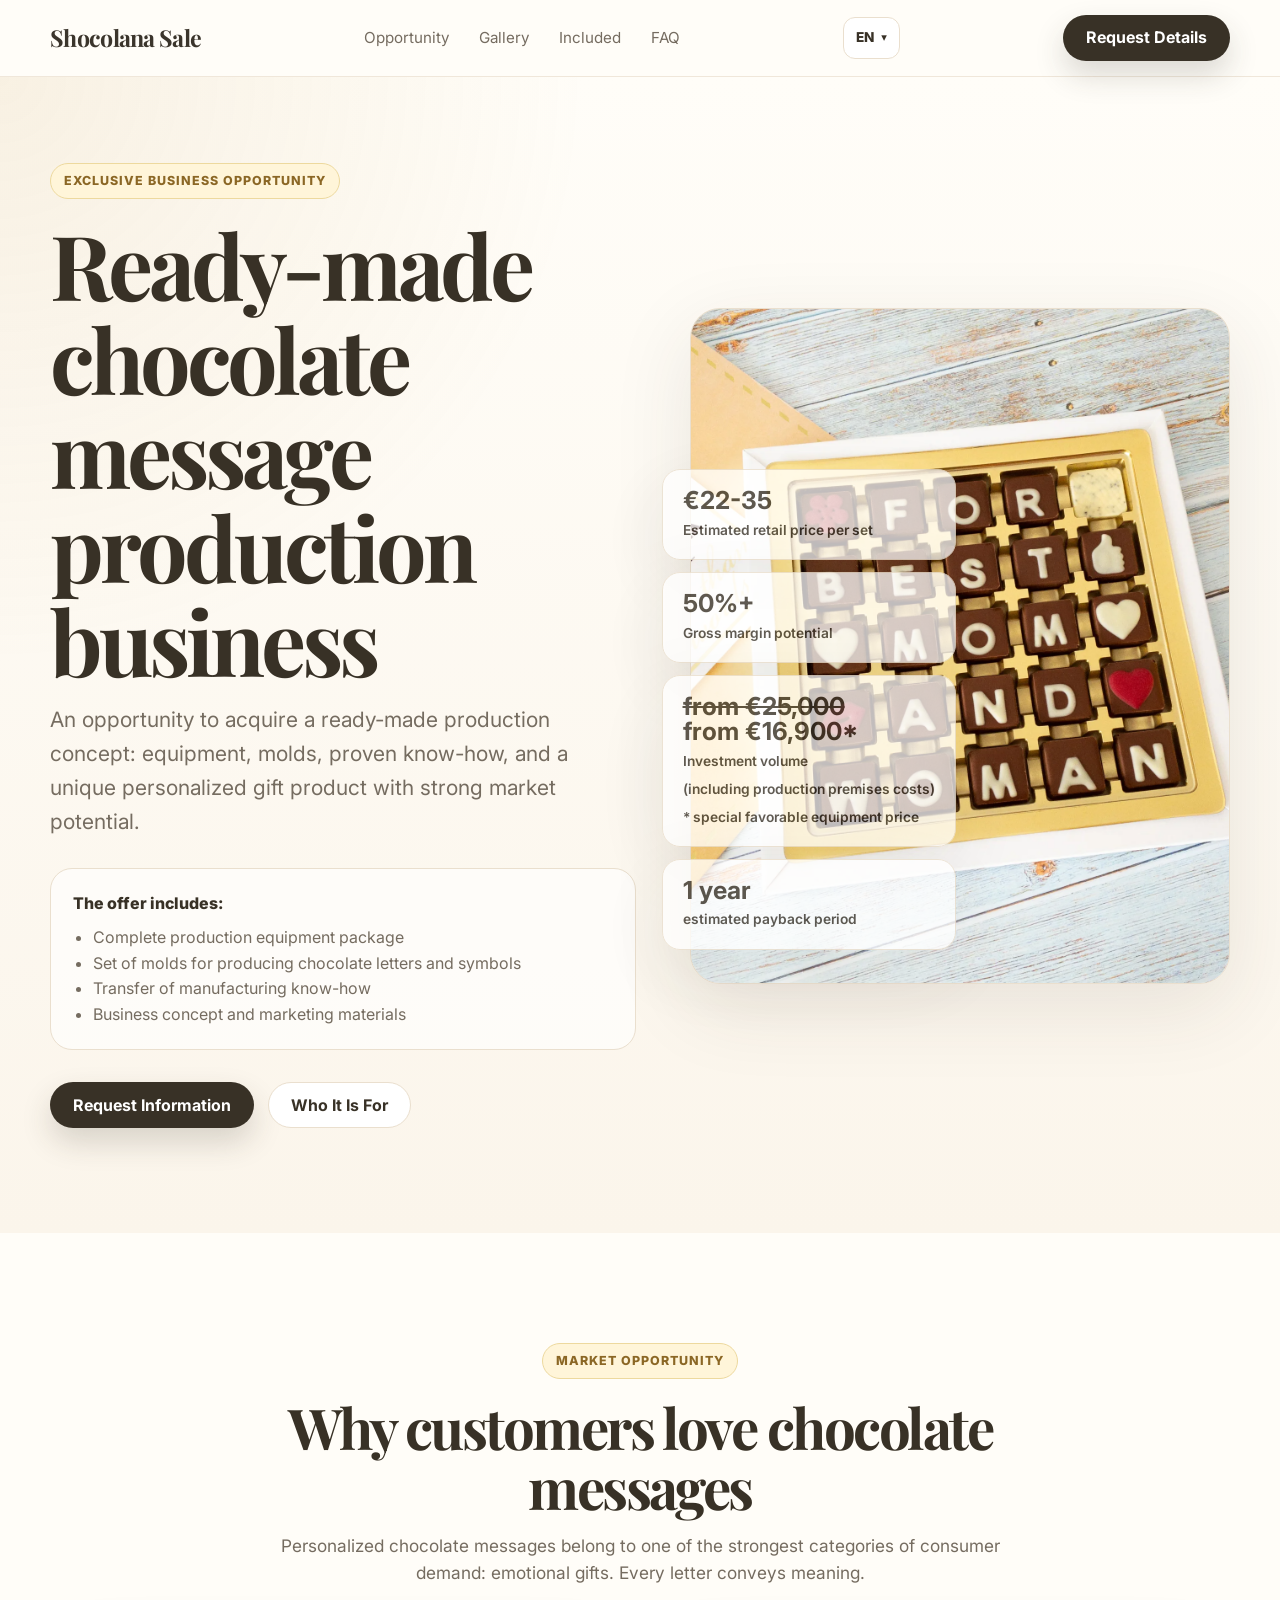
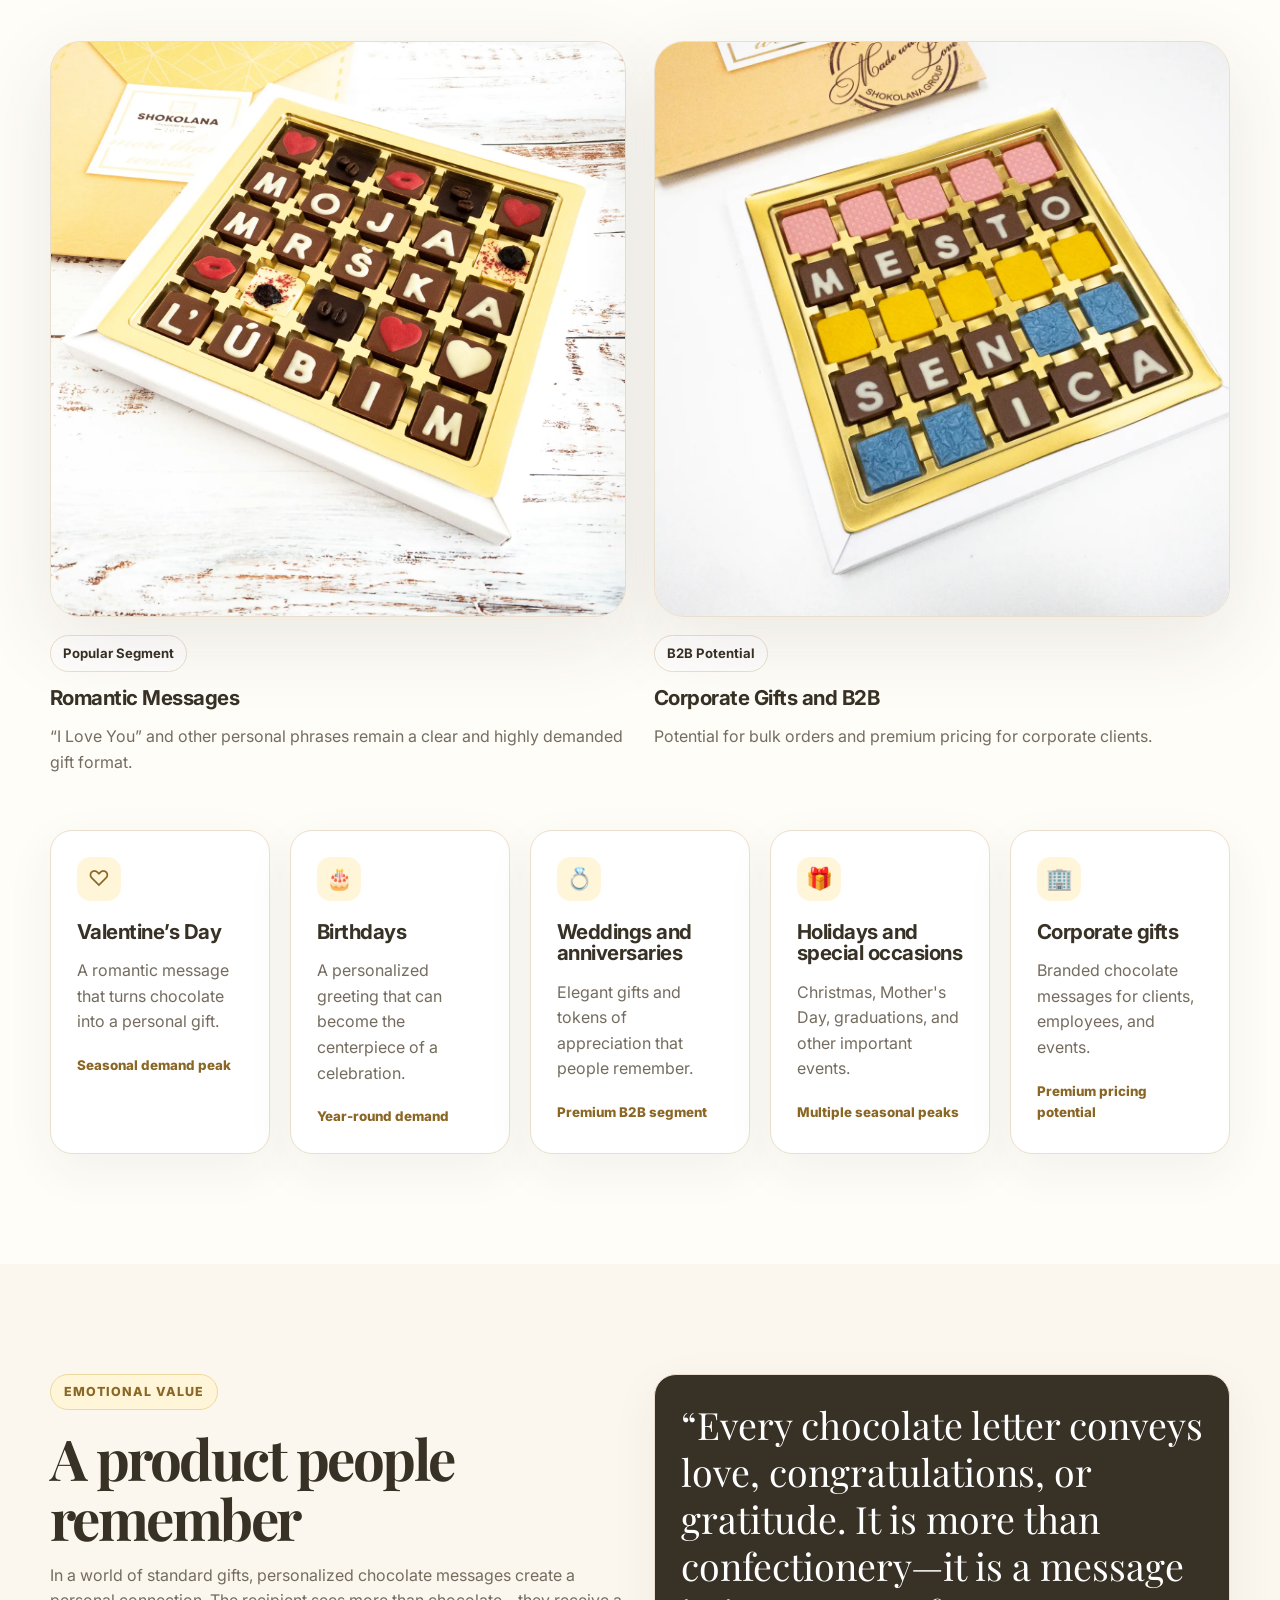
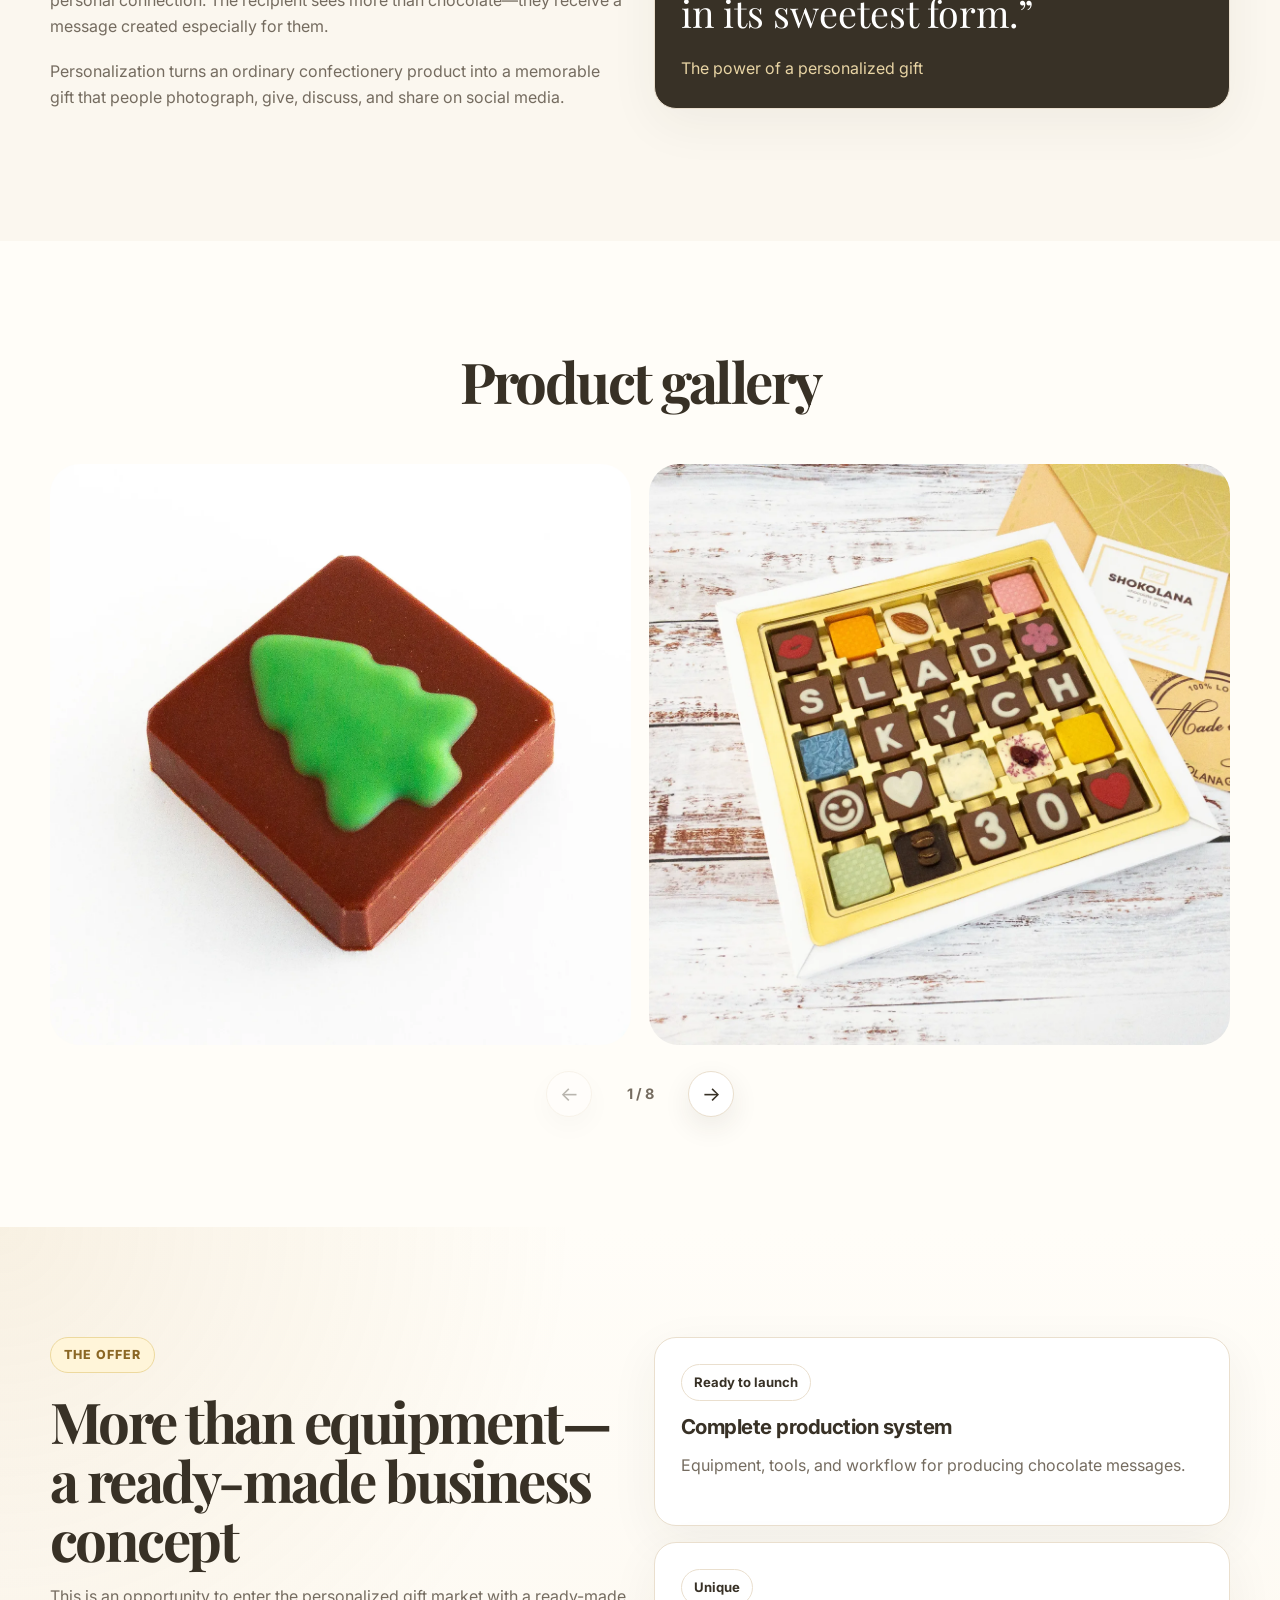
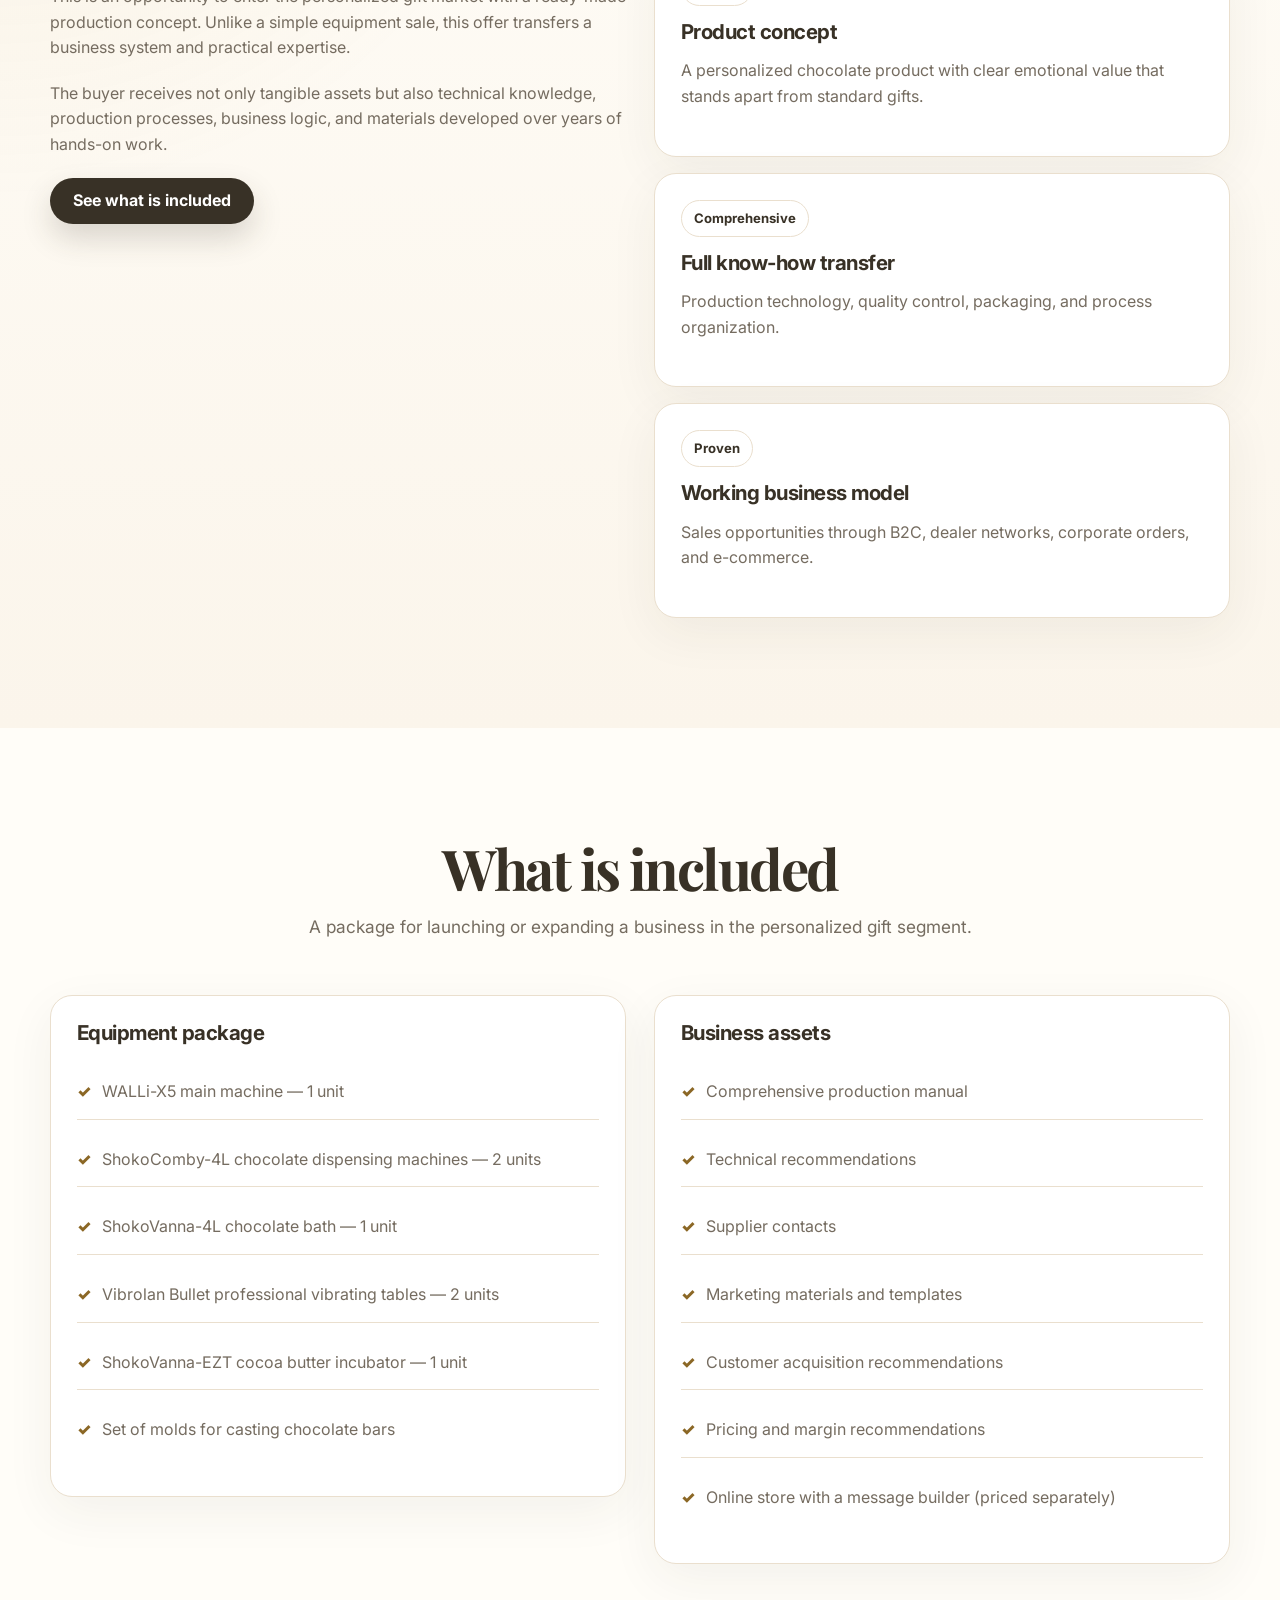
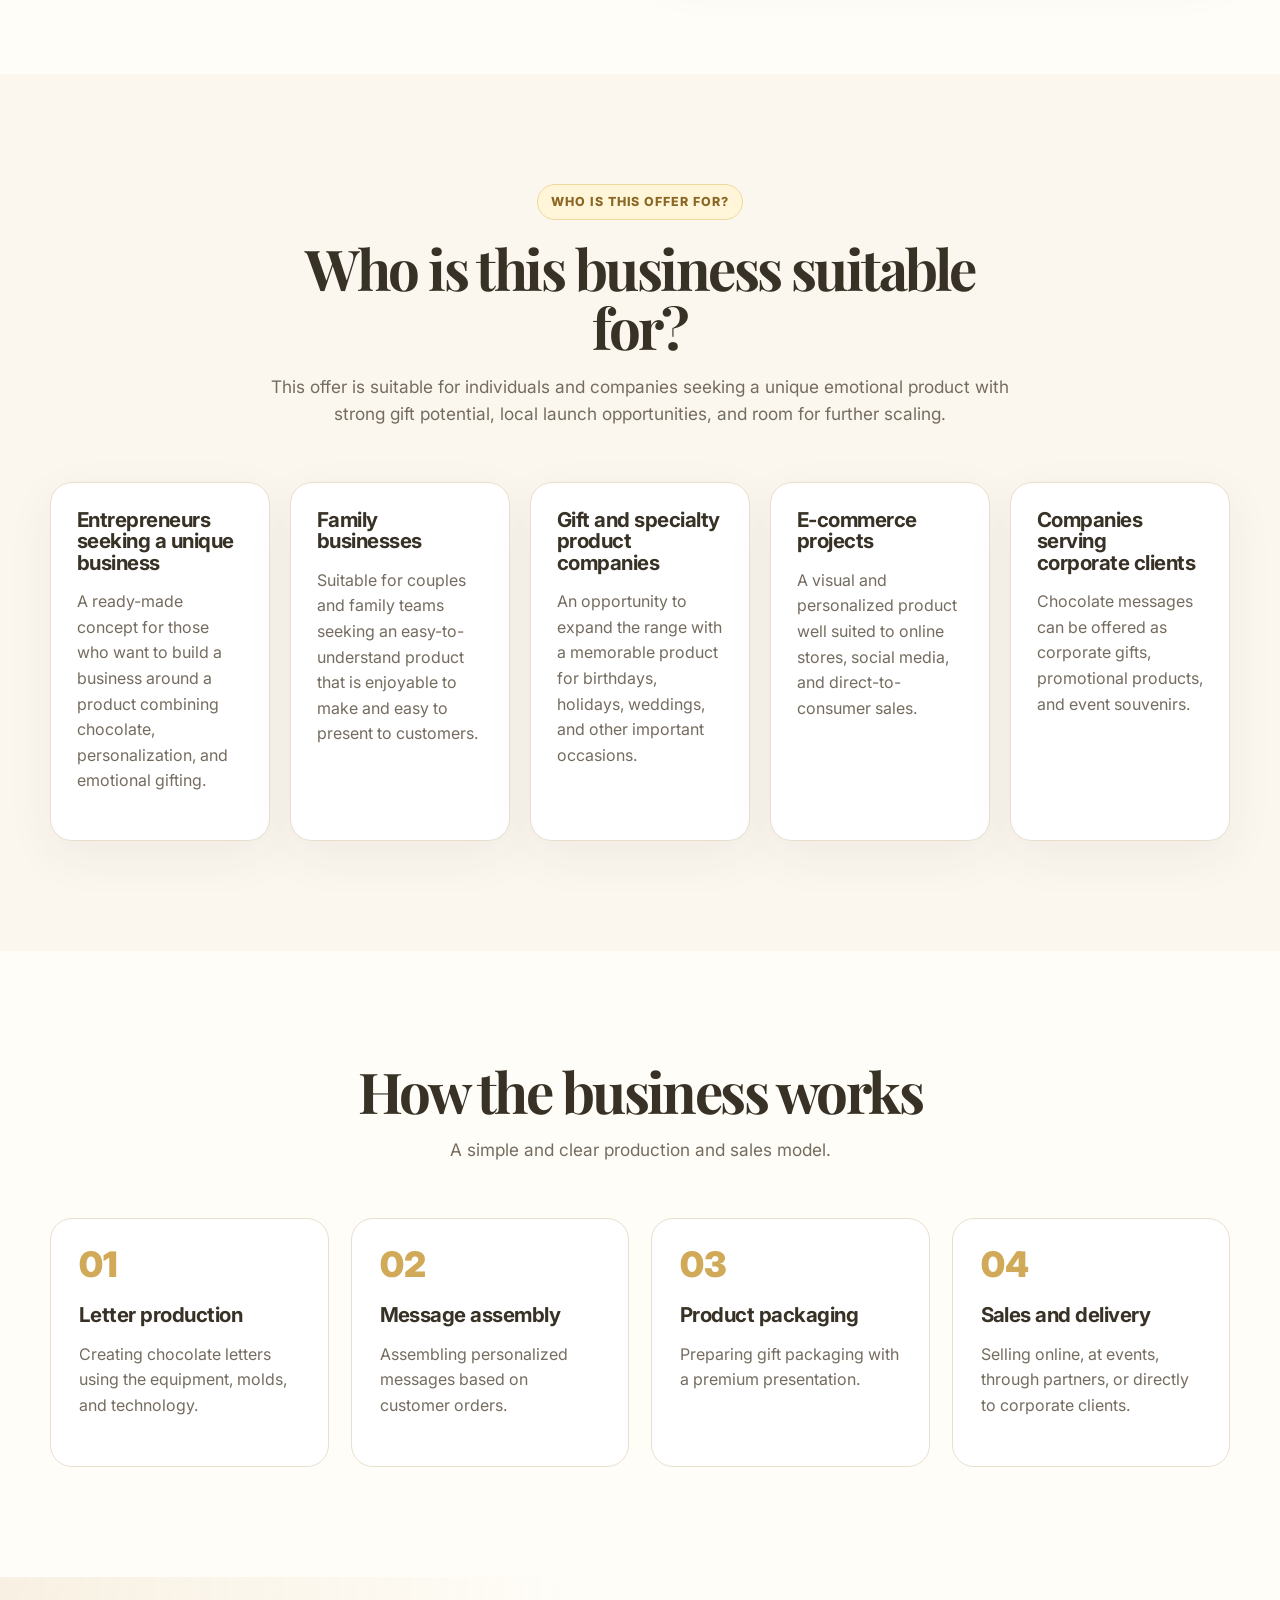
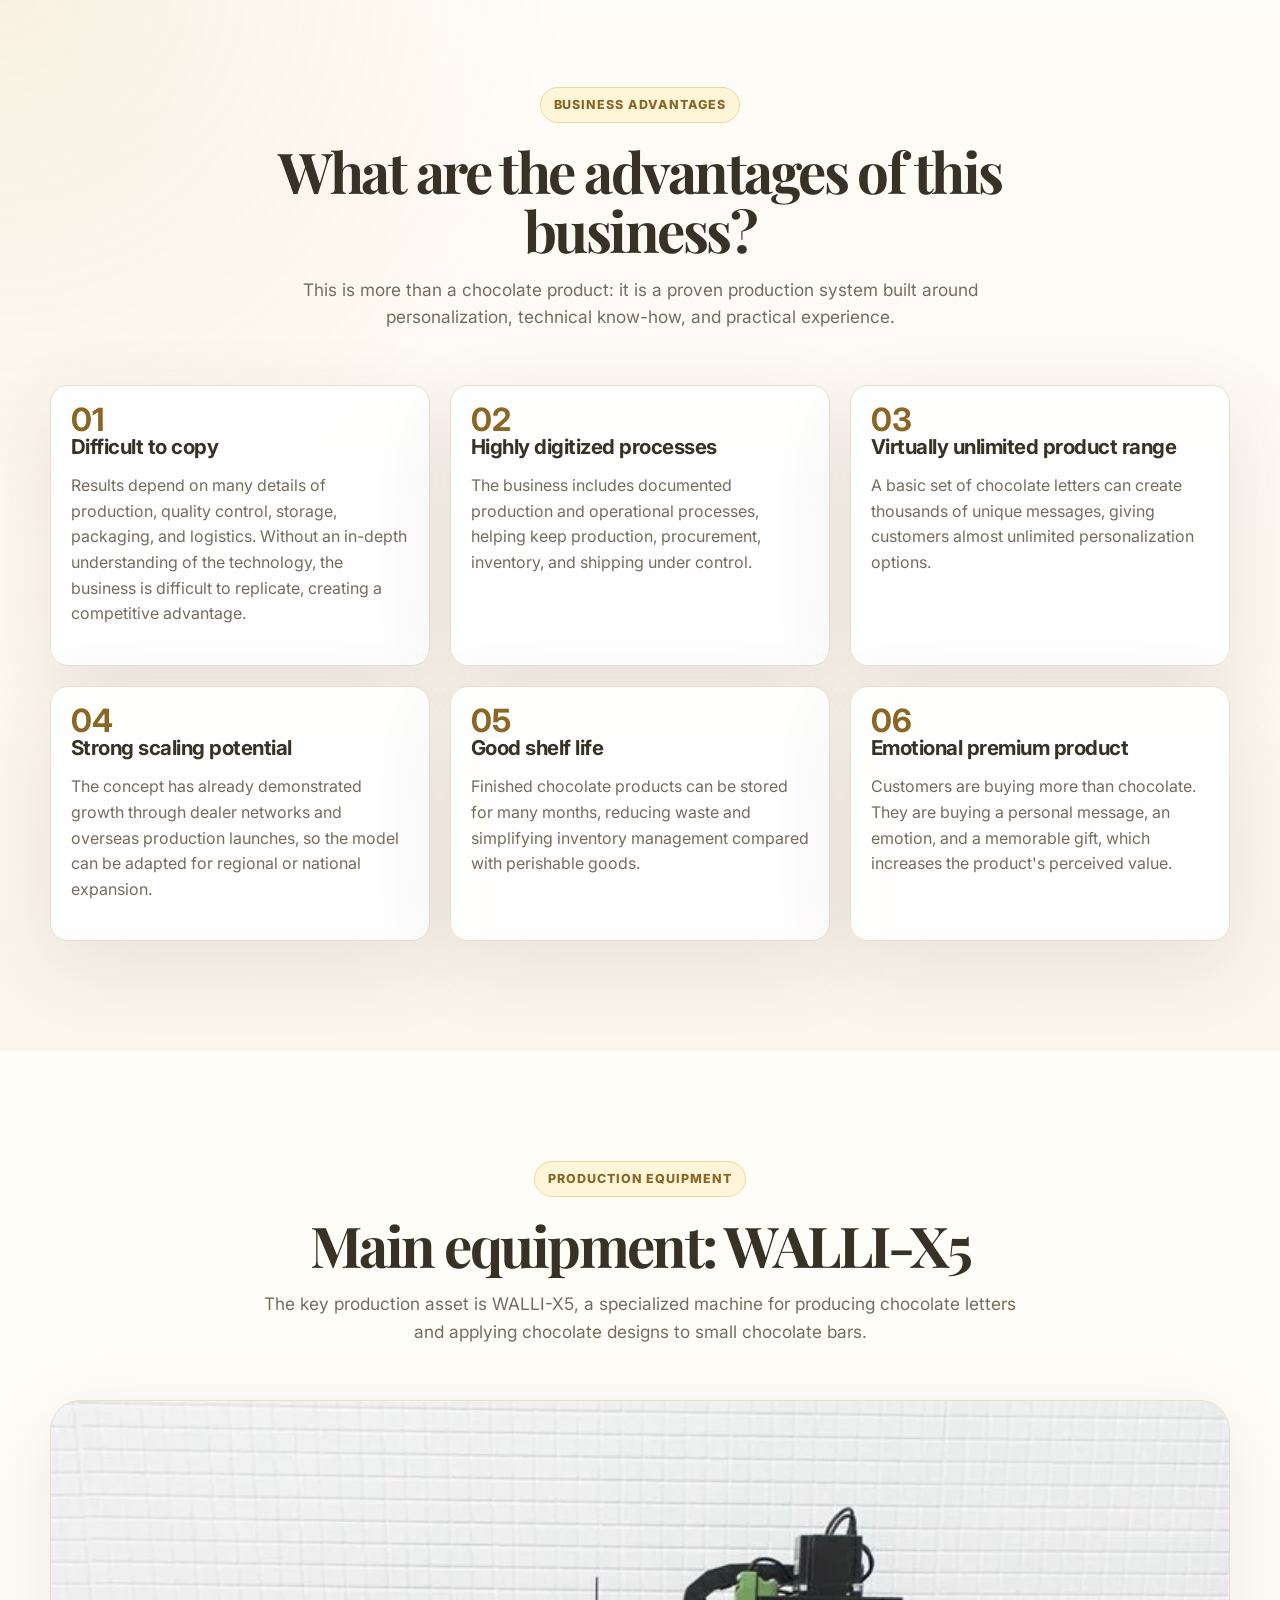
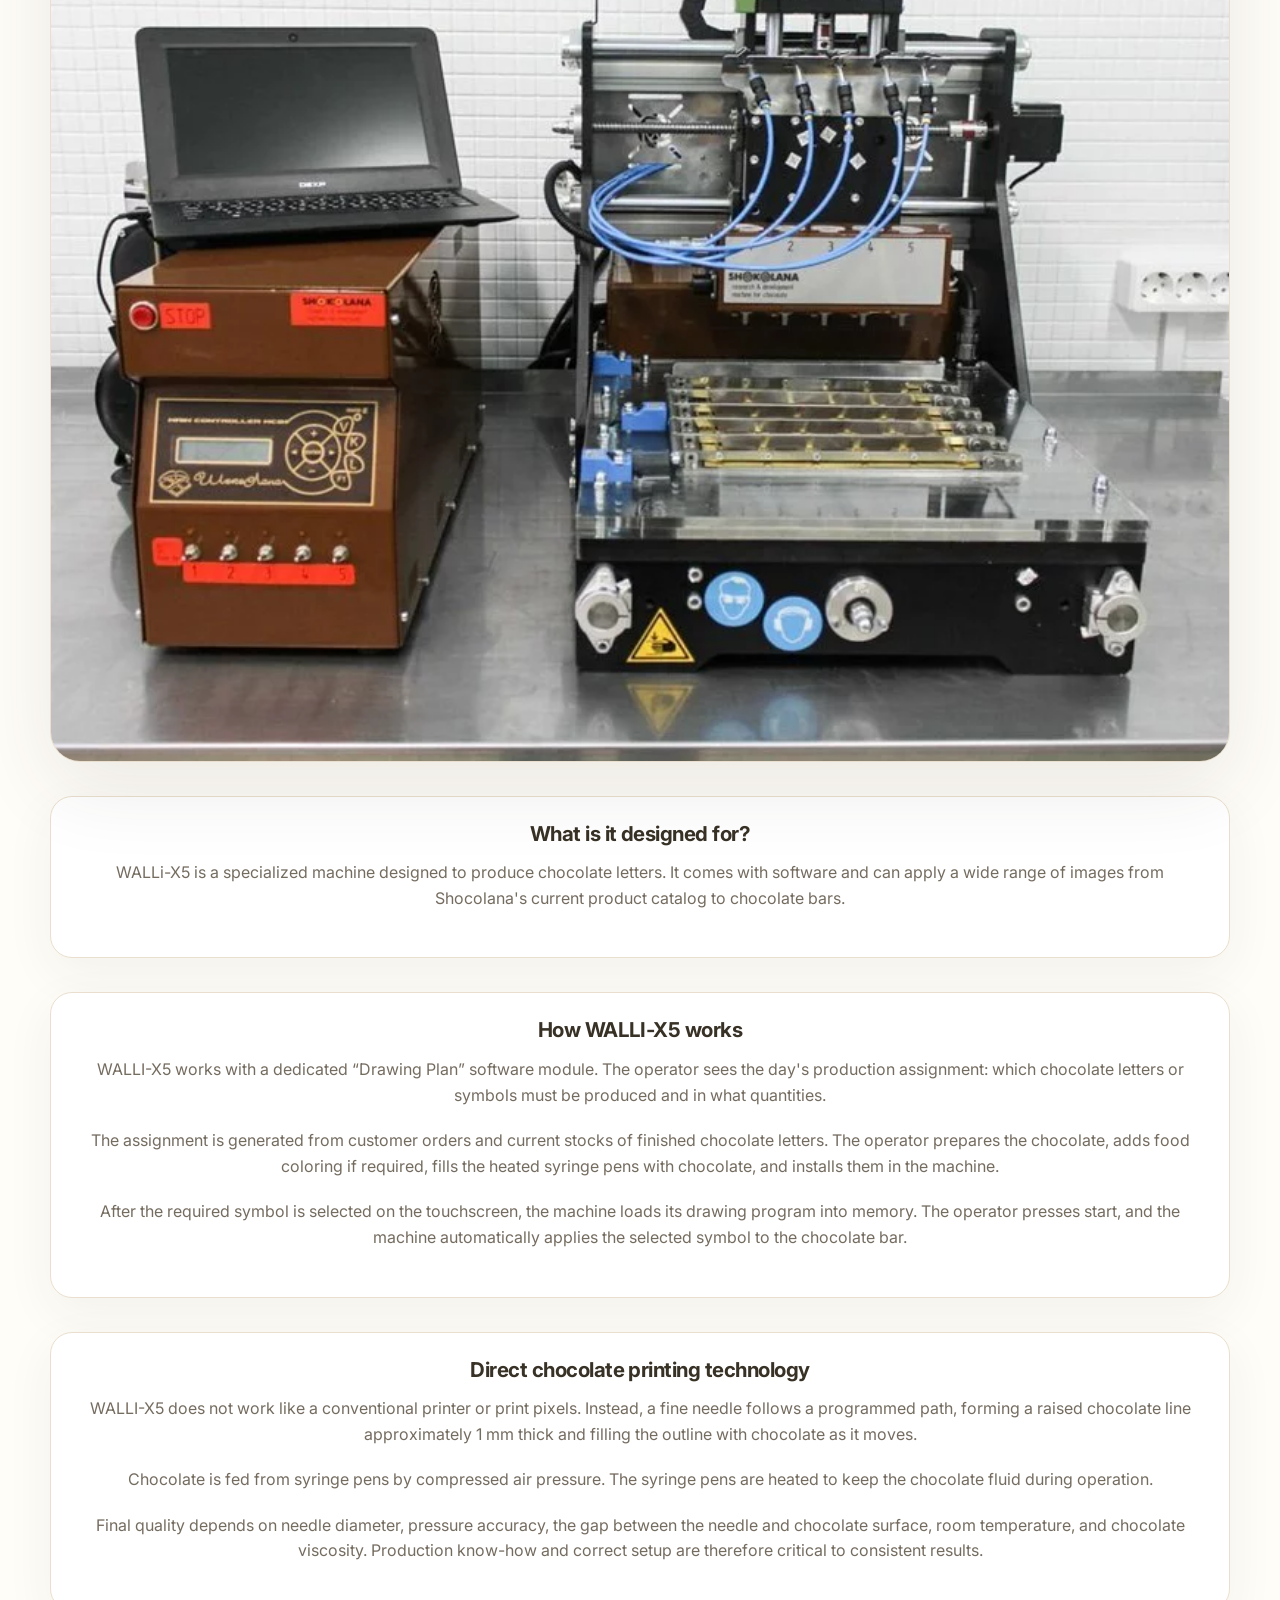
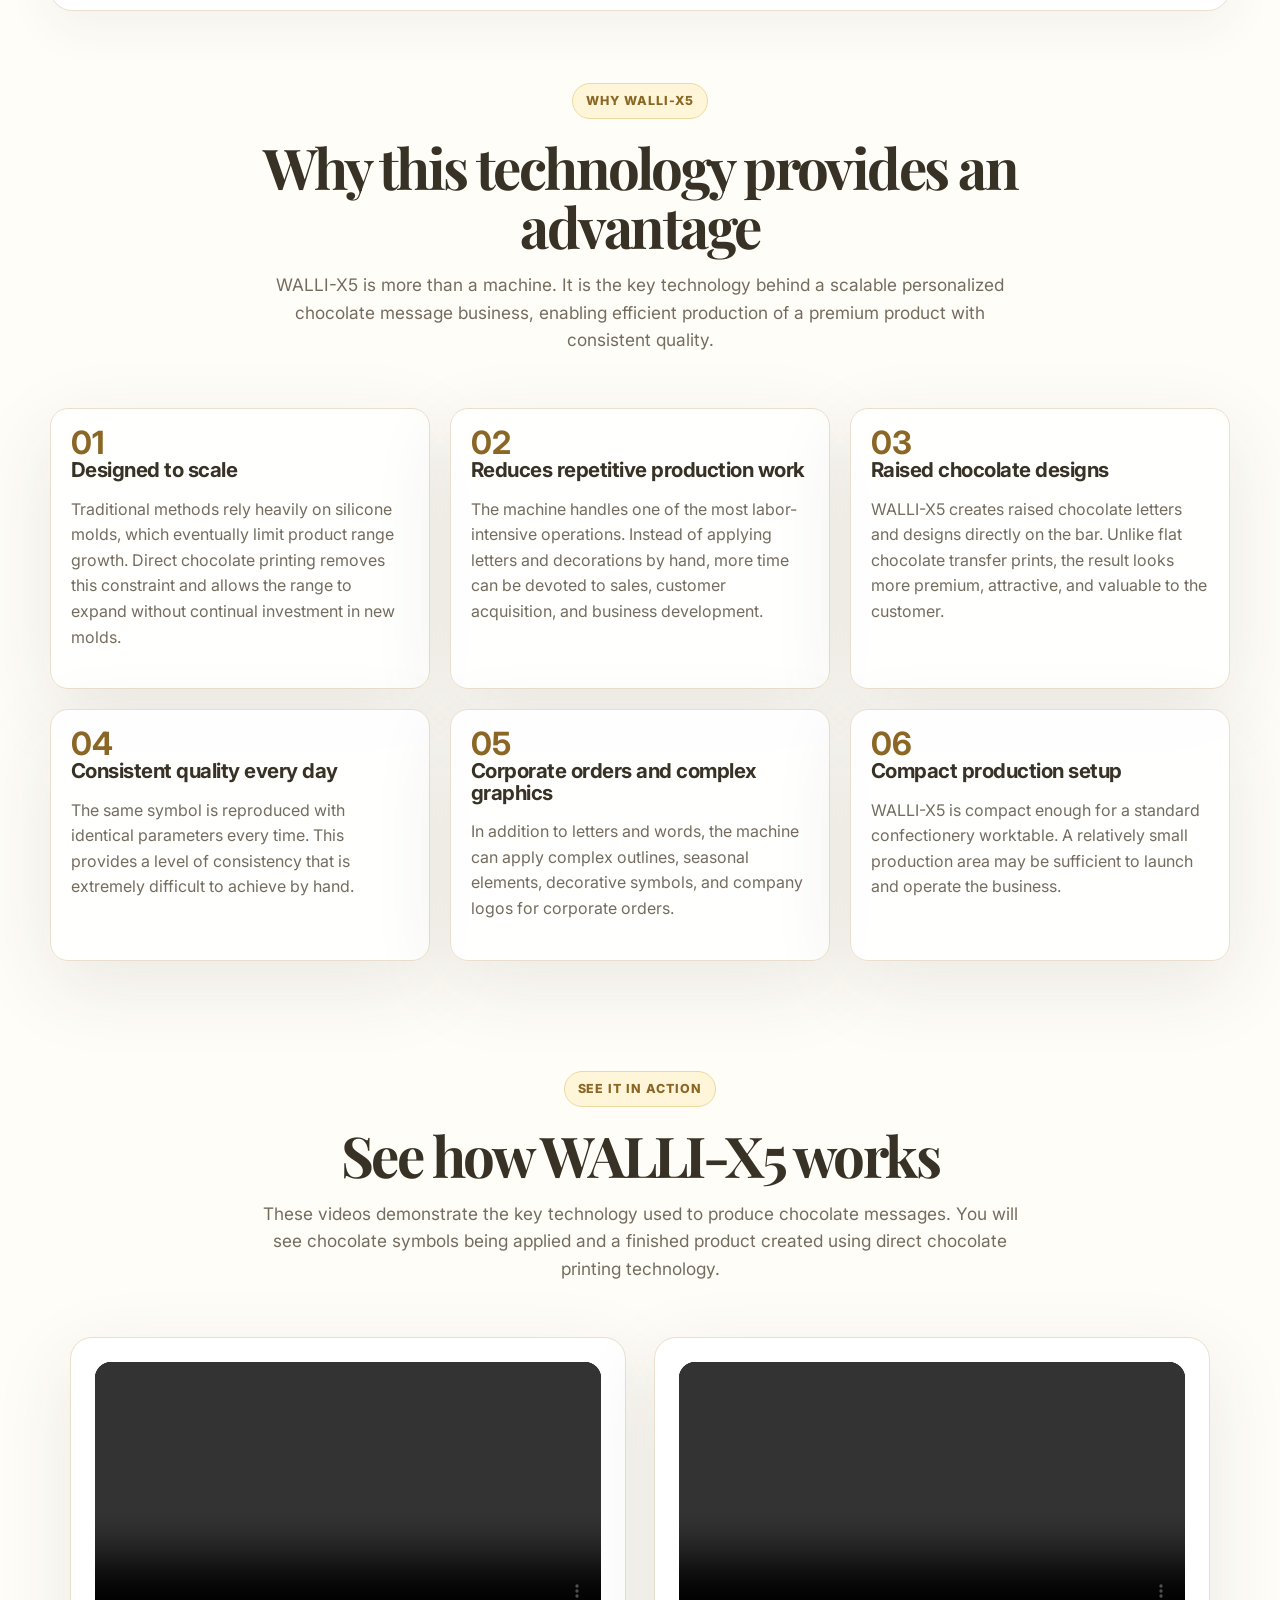
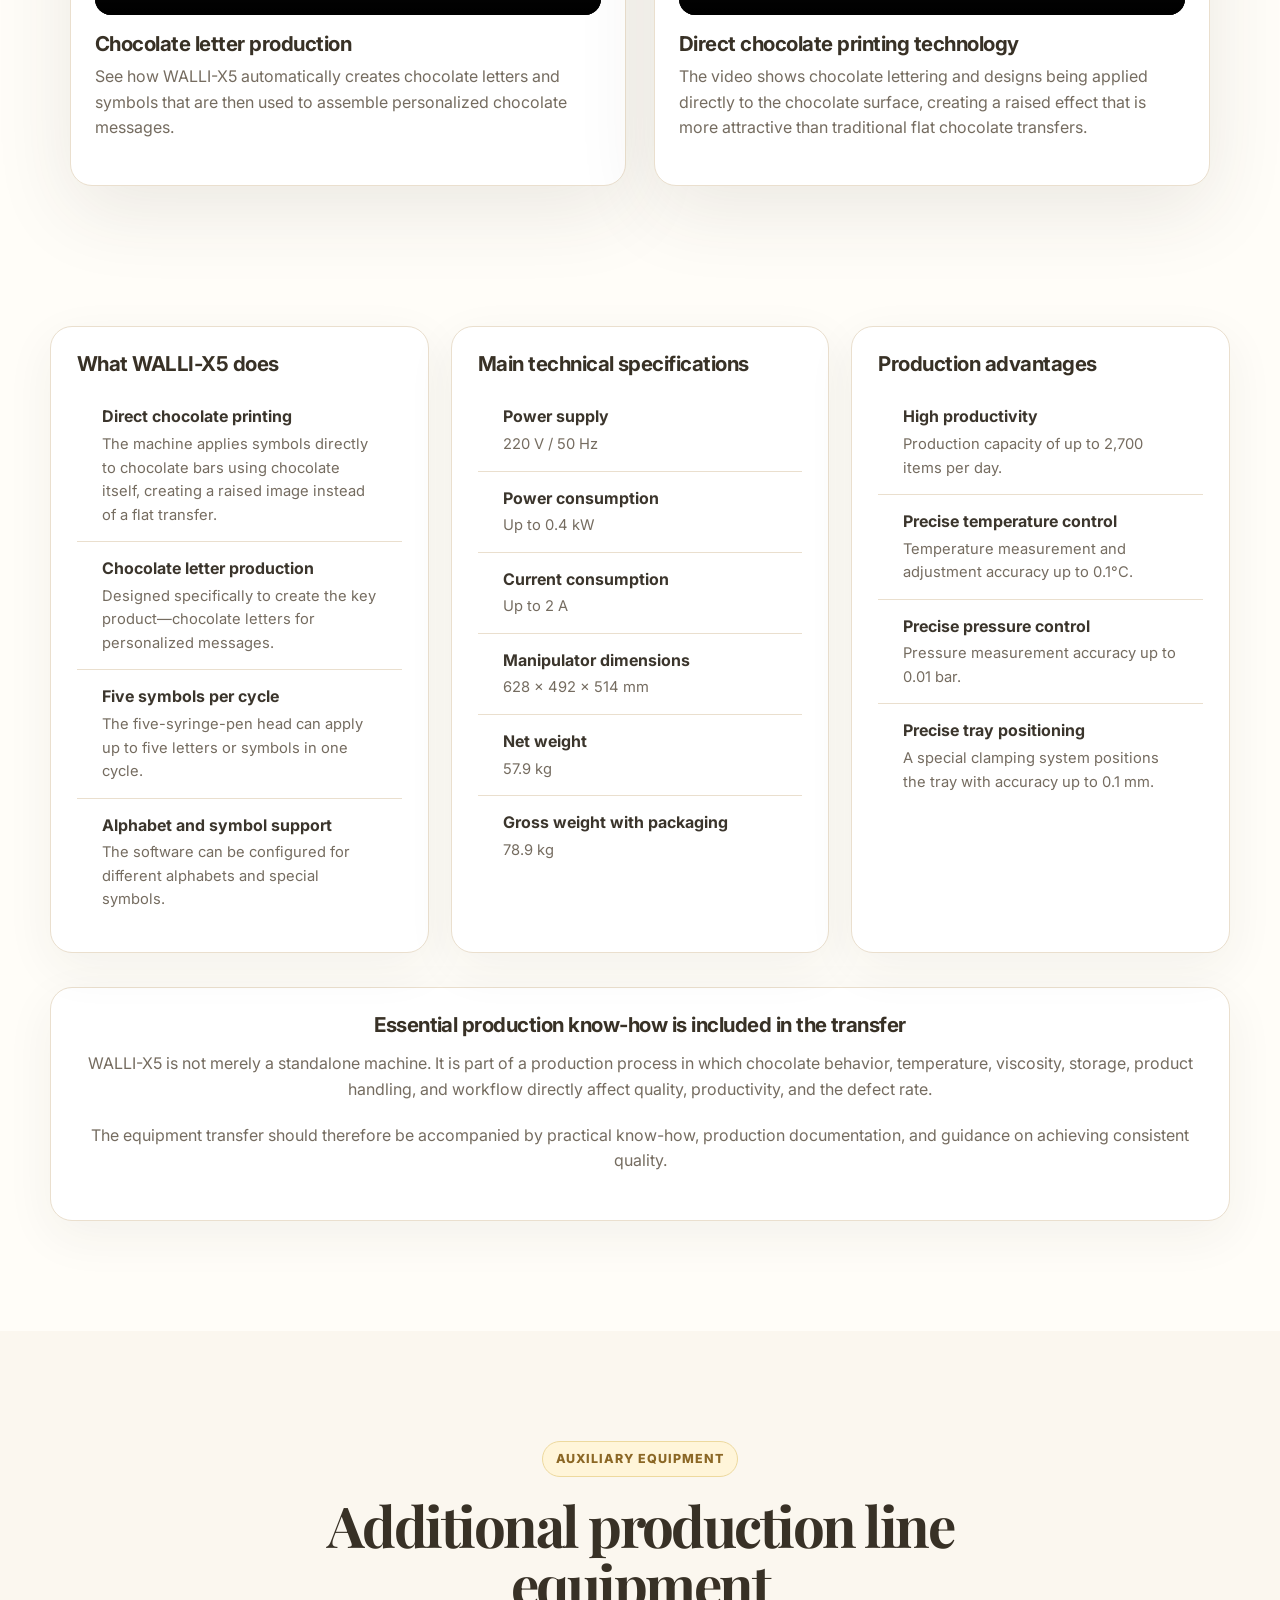
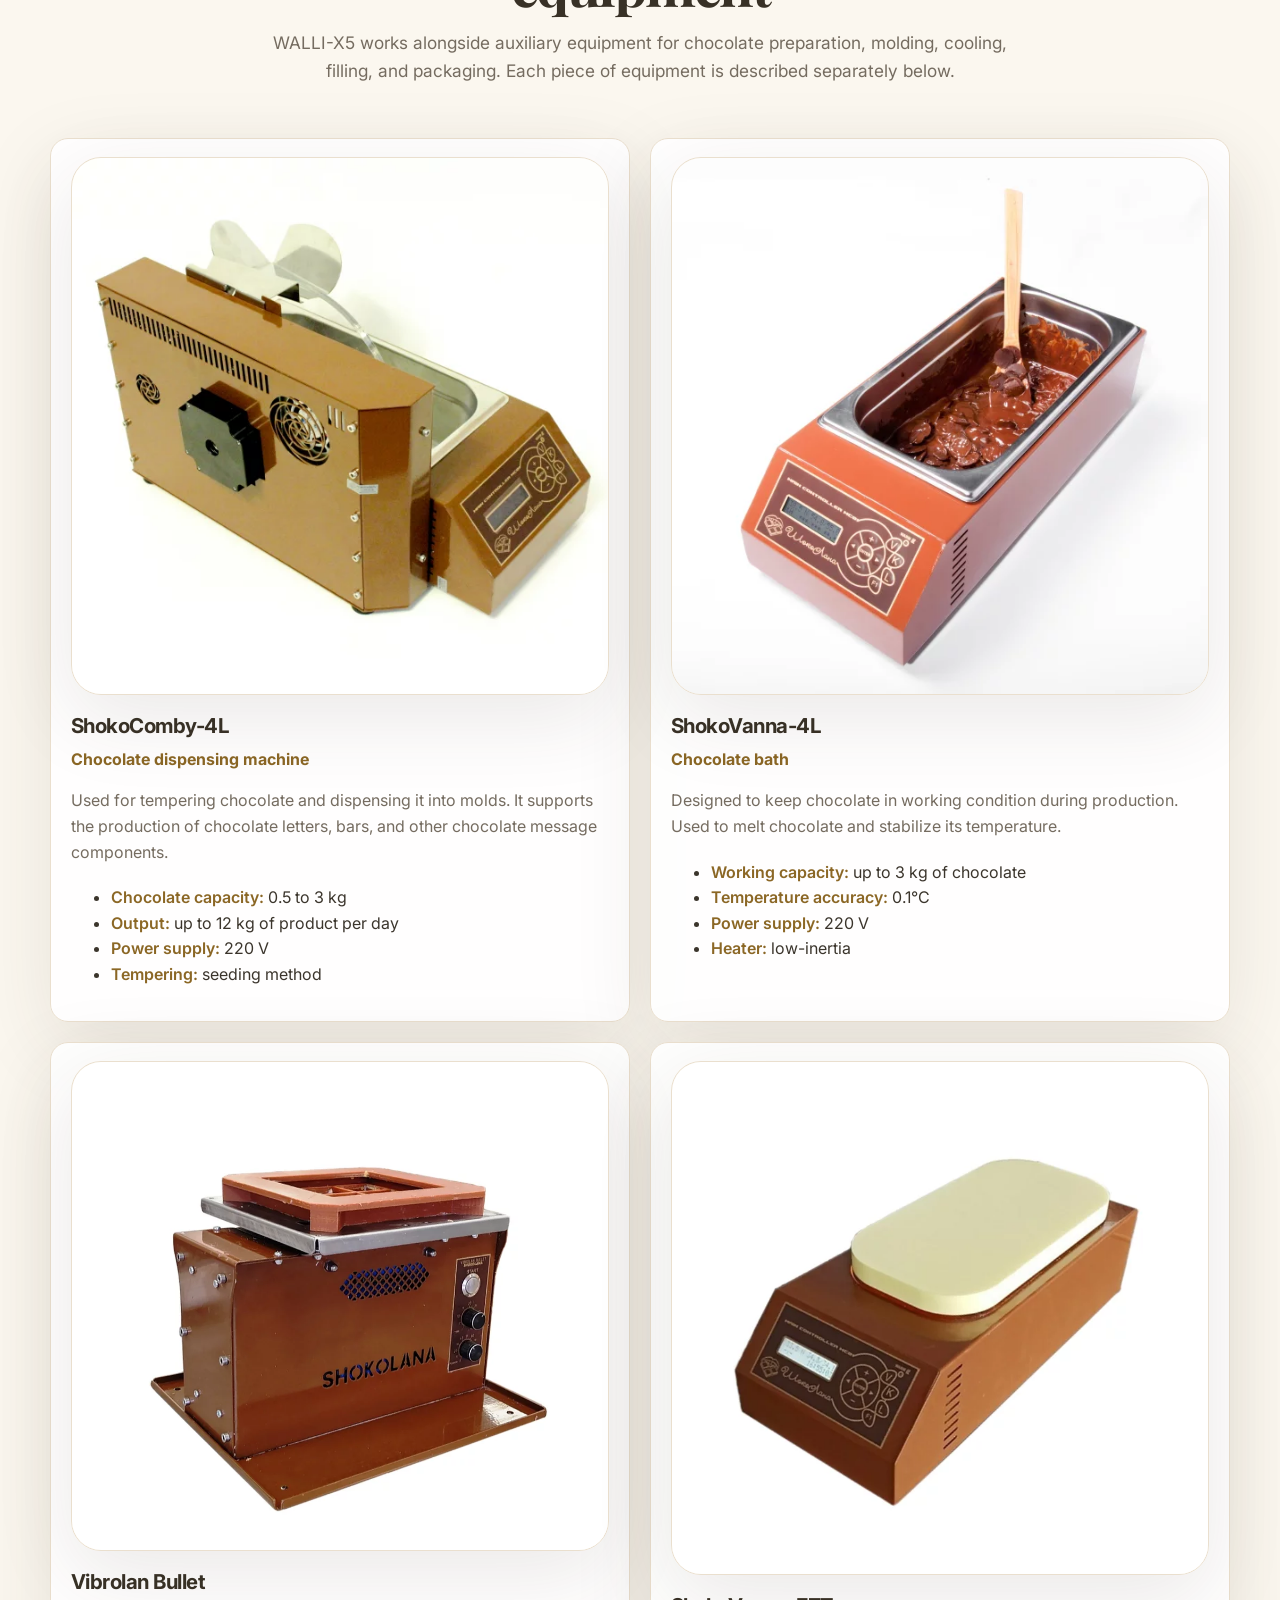
==== commit 23e0c568: "Fix set retail price" ====
--- a/index.html
+++ b/index.html
@@ -98,7 +98,7 @@
 
         <div class="floating-stats transparency stats-text">
           <div>
-            <strong>€18-25</strong>
+            <strong>€22-35</strong>
             <span>Estimated retail price per set</span>
           </div>
           <div>
